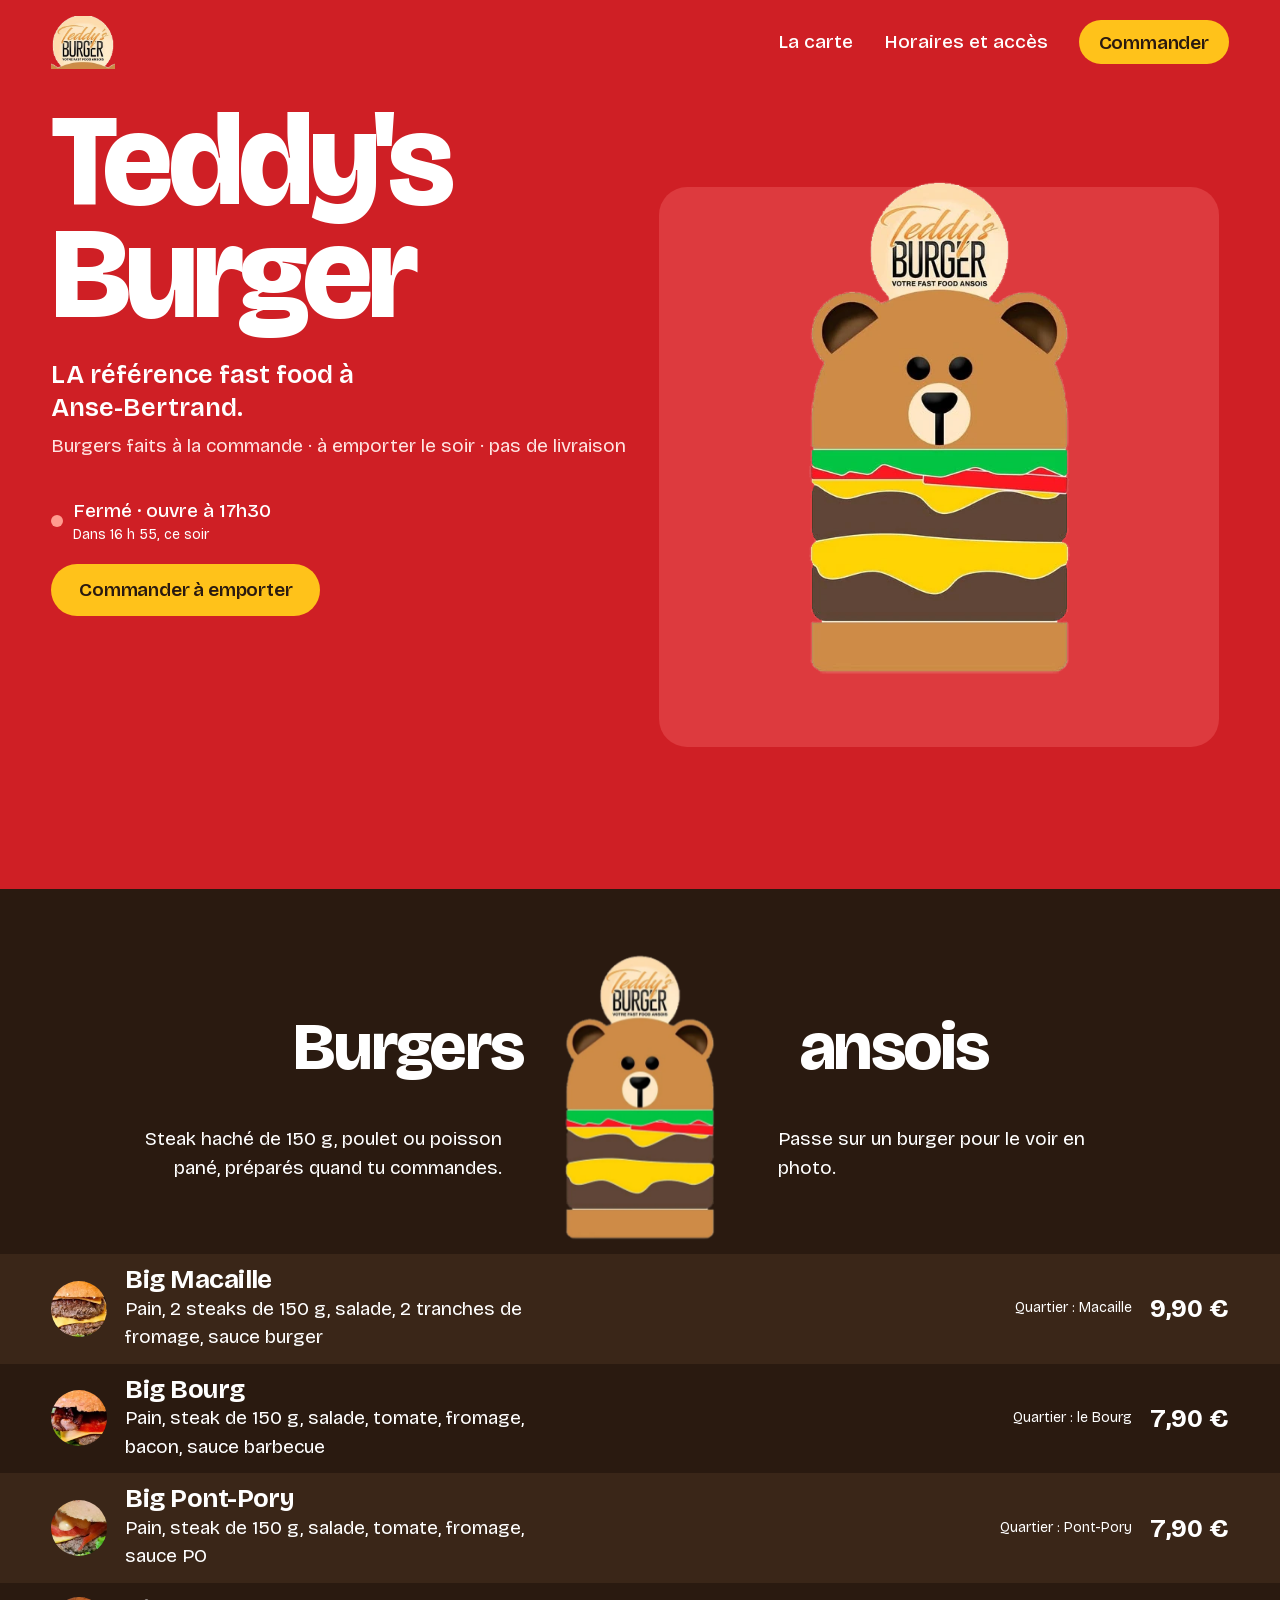
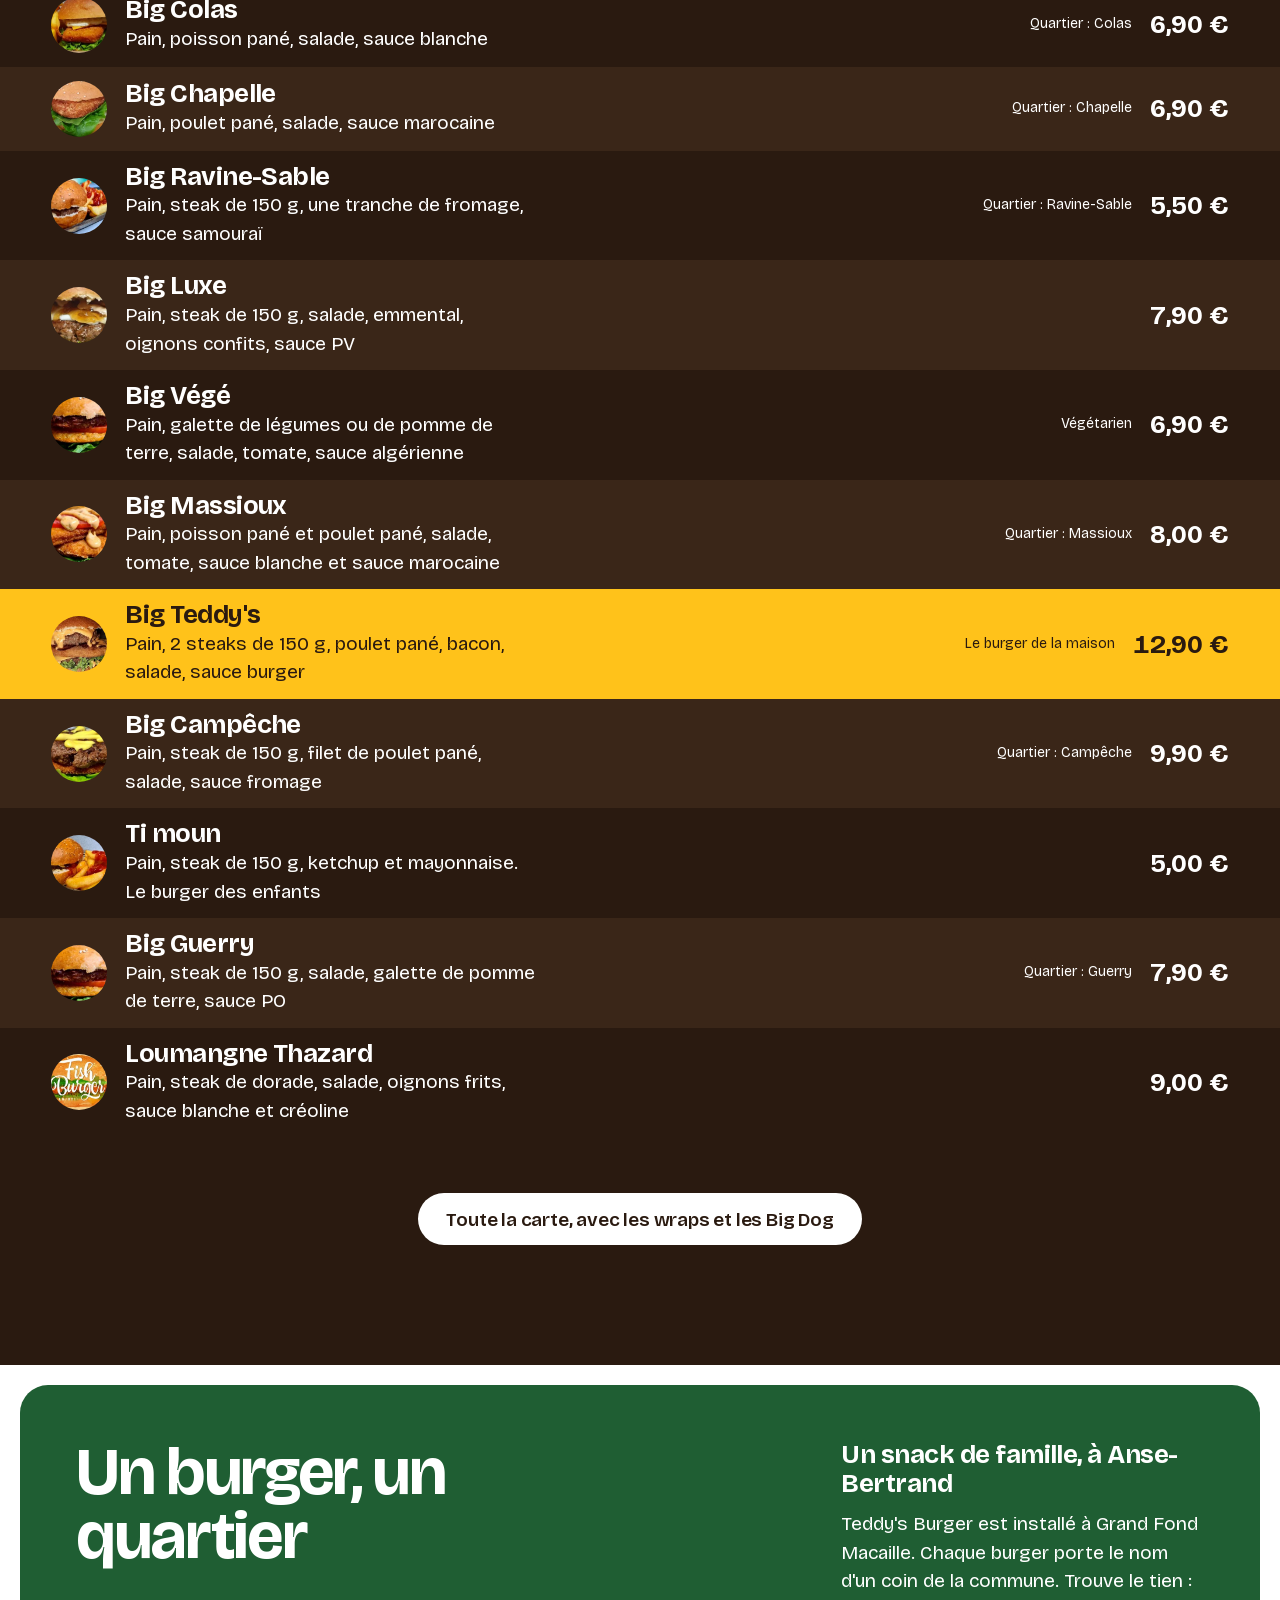
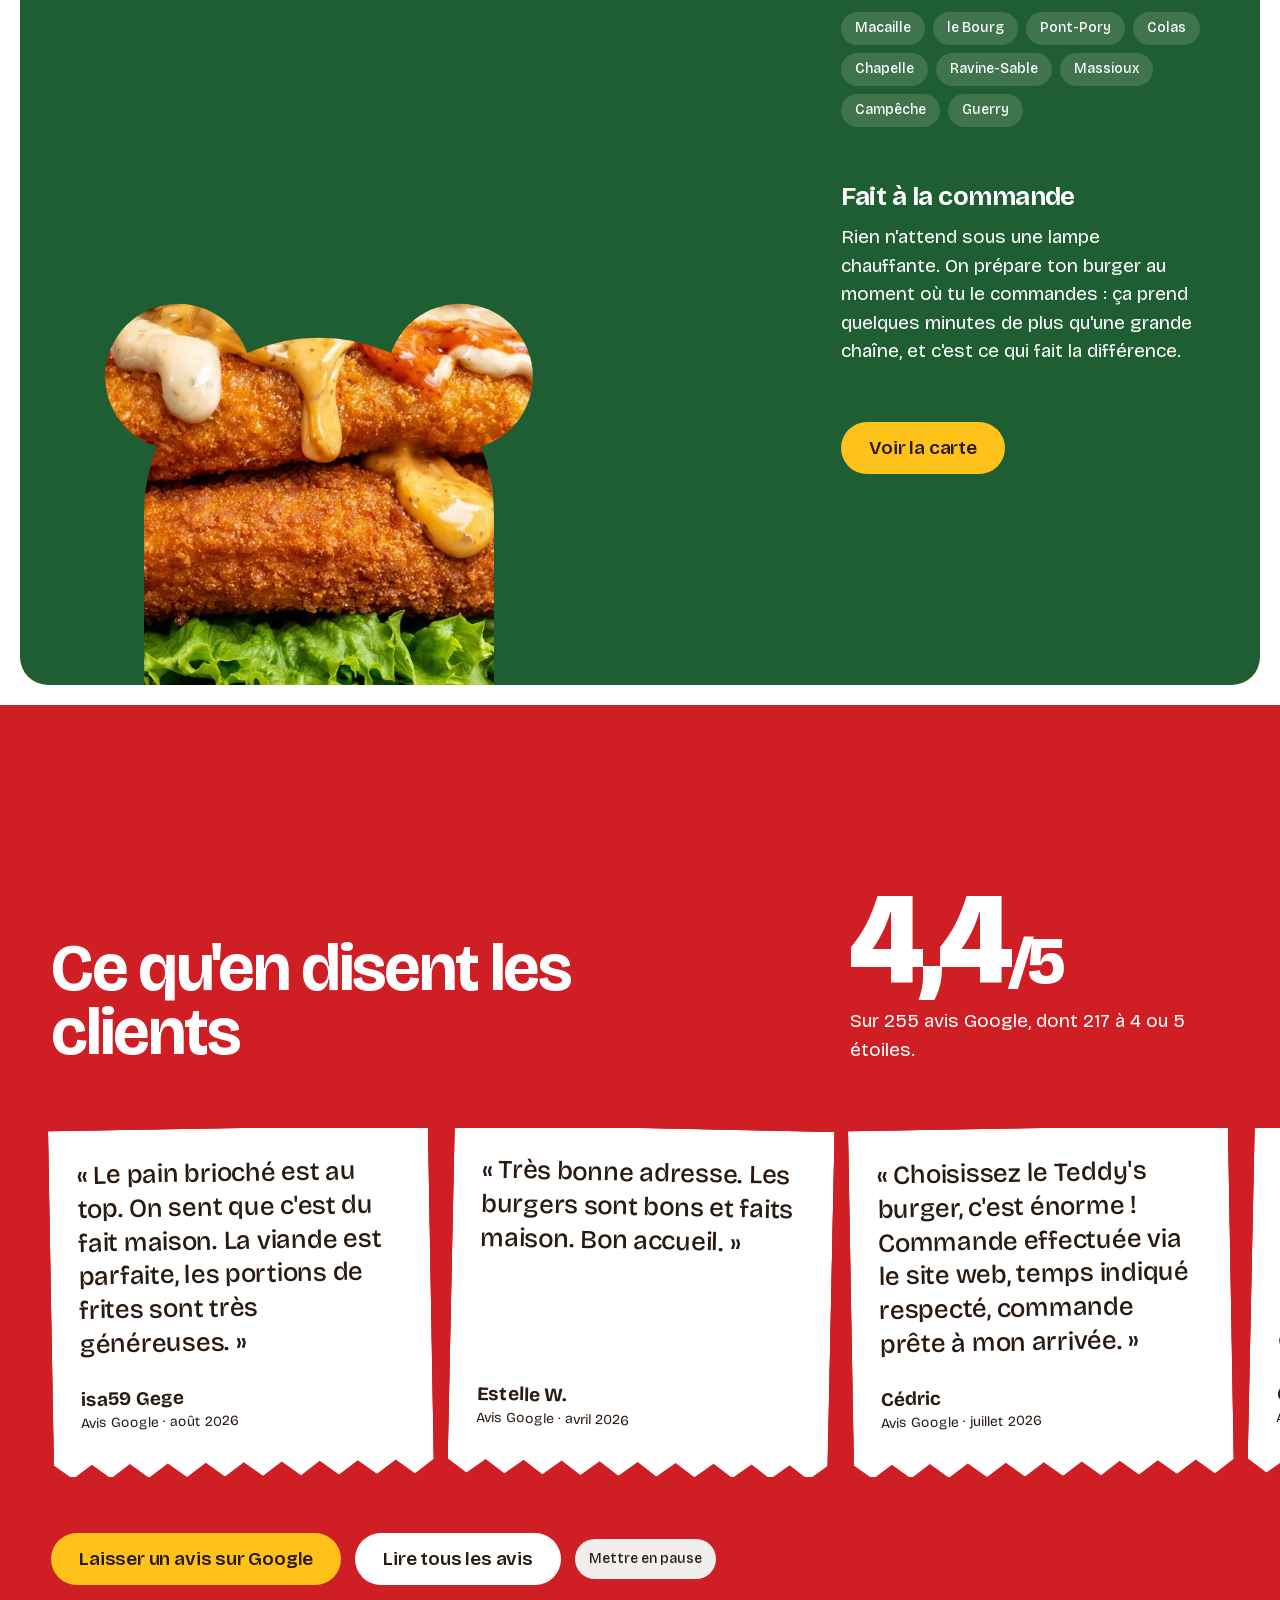
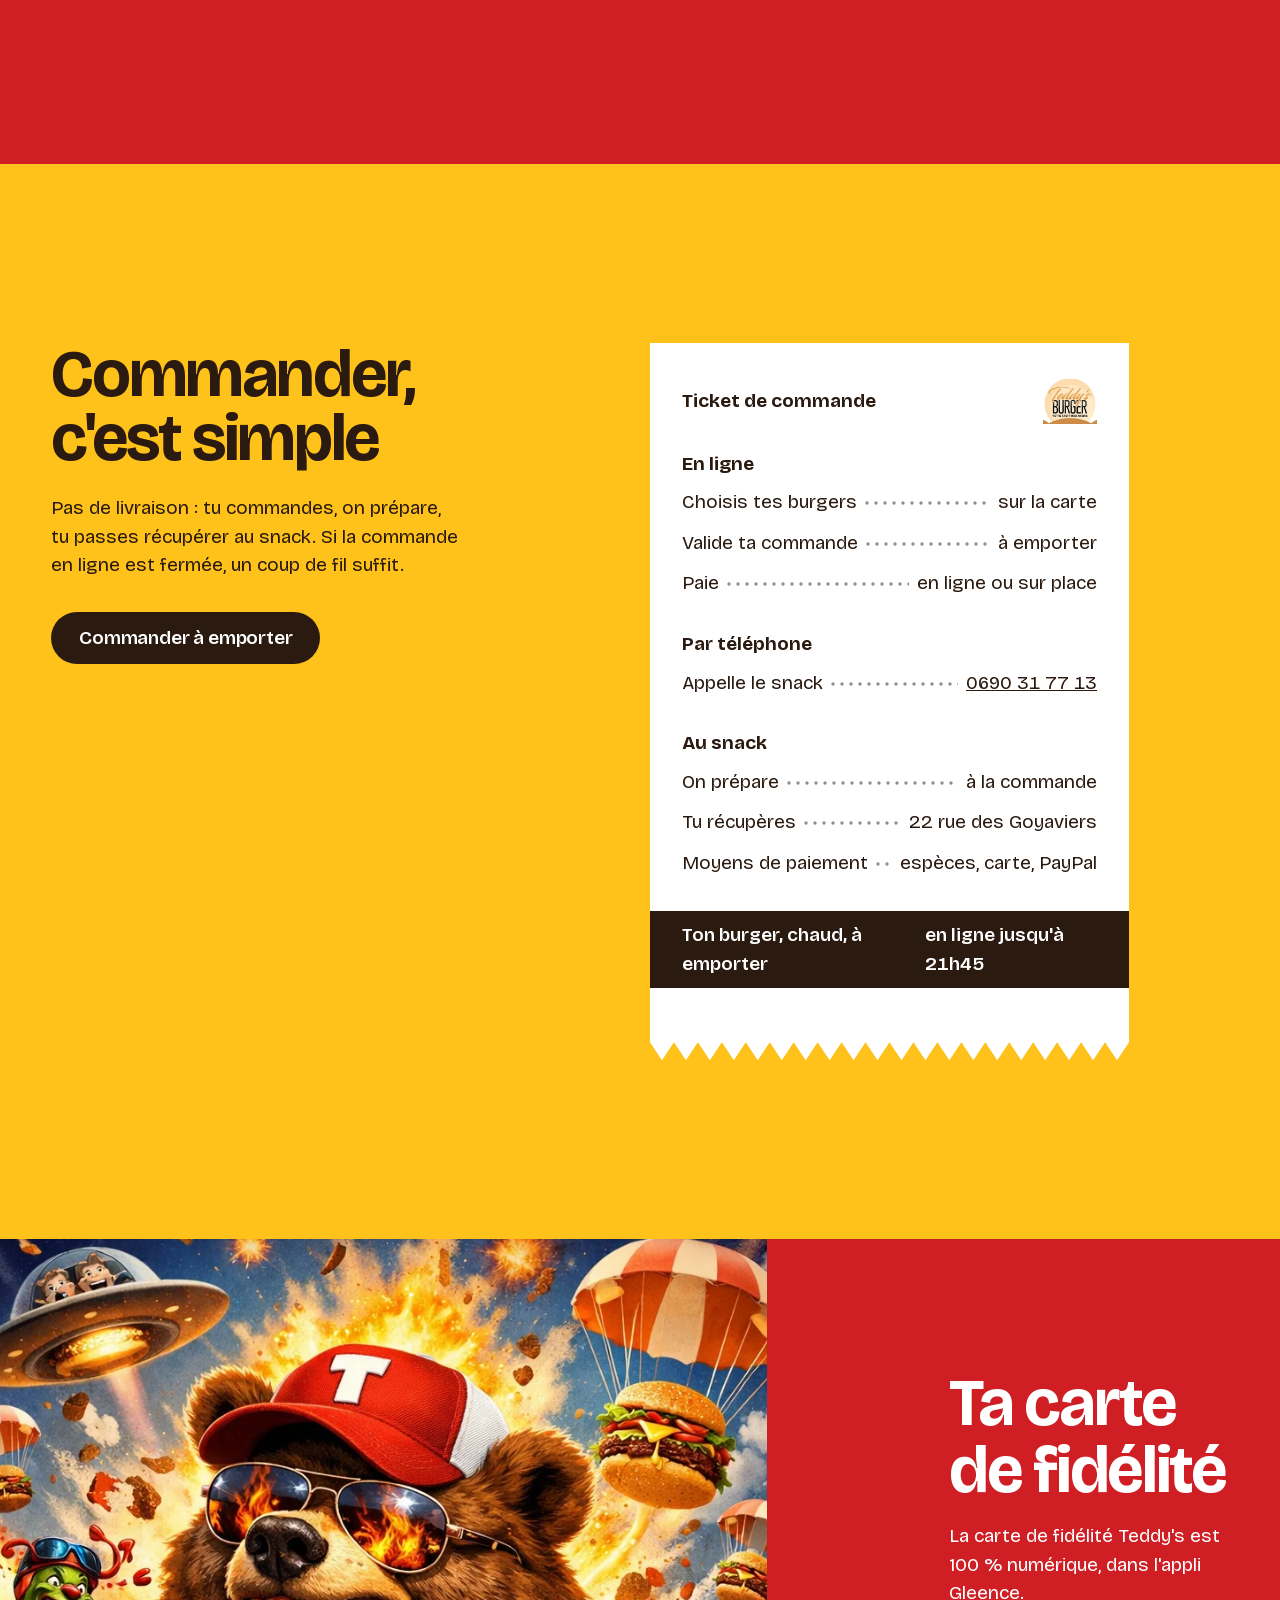
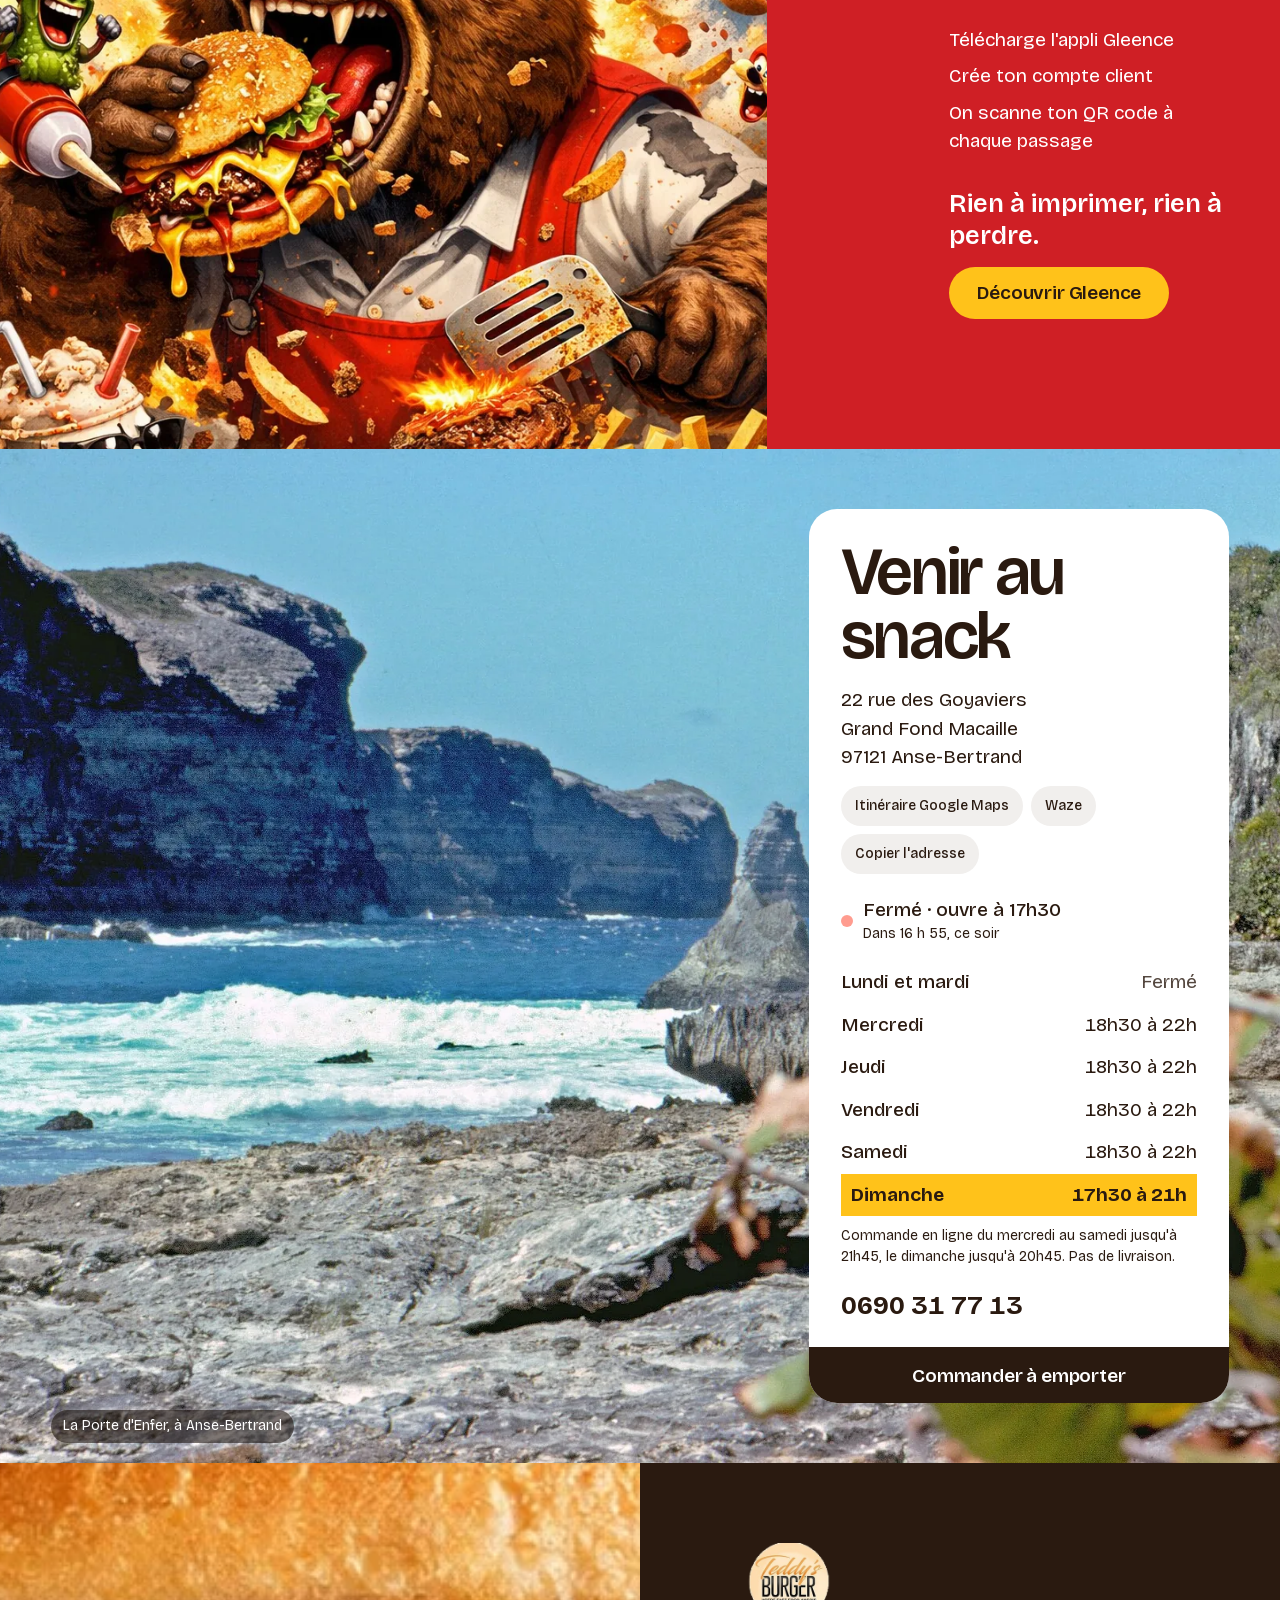
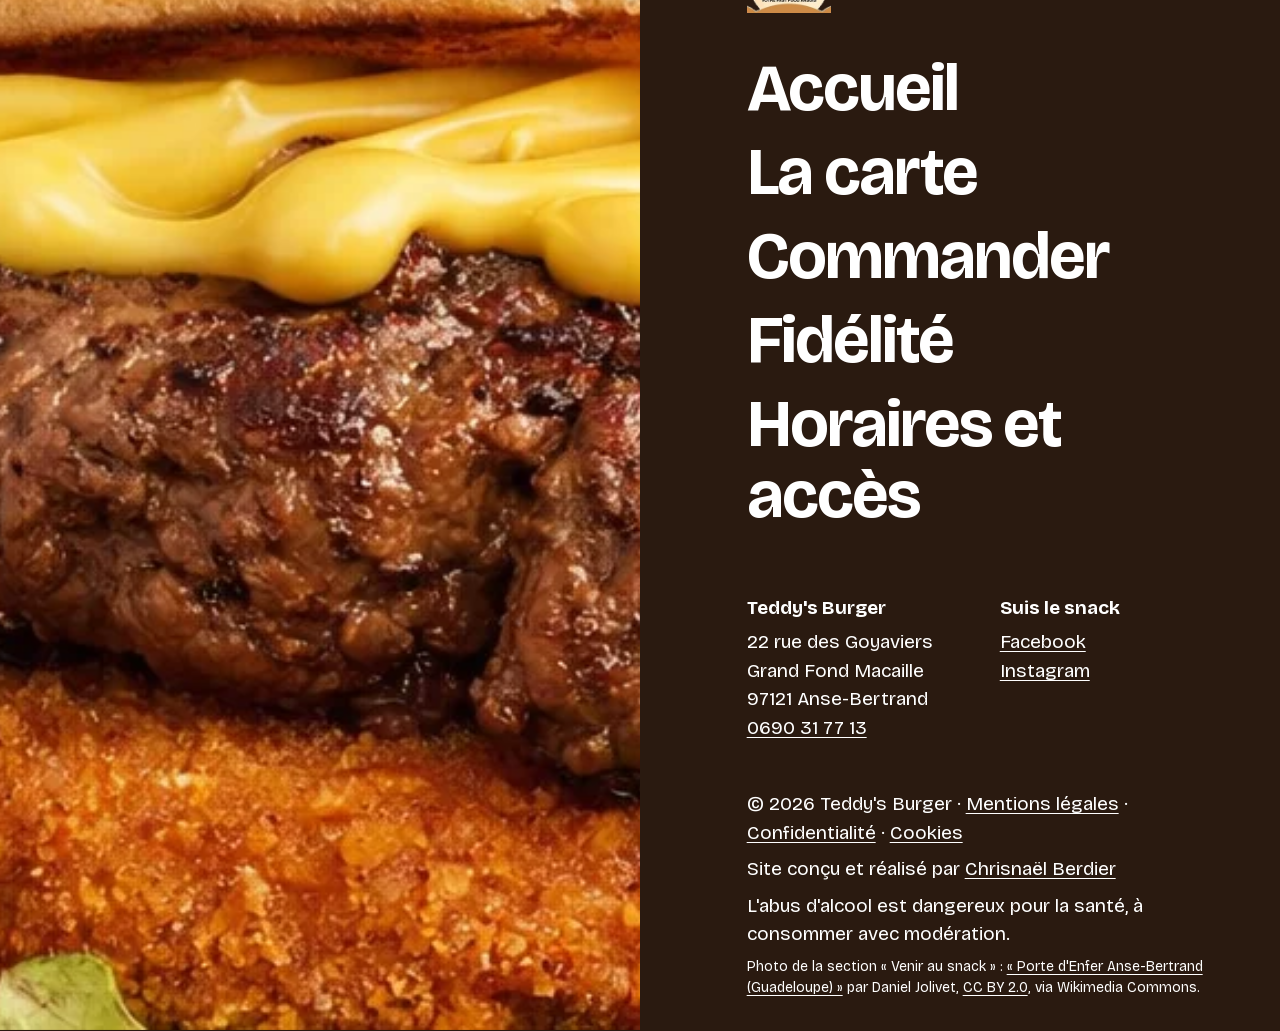
==== index.html @ 7f188892 "Refonte du site Teddy's Burger Co-Authored-By: Claude Opus 5.5 <noreply@anthropic.com>" ====
<!doctype html>
<html lang="fr">
<head>
<meta name="robots" content="noindex">
<meta charset="utf-8">
<meta name="viewport" content="width=device-width, initial-scale=1">
<script>document.documentElement.classList.add("js");</script>
<title>Teddy&#x27;s Burger · Burgers à emporter à Anse-Bertrand, Guadeloupe</title>
<meta name="description" content="Snack familial à Anse-Bertrand : burgers faits à la commande, wraps, Big Dog et wings. Commande en ligne, à emporter du mercredi au dimanche soir.">
<link rel="canonical" href="https://www.teddysburger.com/">
<meta name="theme-color" content="#cf1f25">
<meta property="og:type" content="website">
<meta property="og:locale" content="fr_FR">
<meta property="og:site_name" content="Teddy's Burger">
<meta property="og:title" content="Teddy&#x27;s Burger · Burgers à emporter à Anse-Bertrand, Guadeloupe">
<meta property="og:description" content="Snack familial à Anse-Bertrand : burgers faits à la commande, wraps, Big Dog et wings. Commande en ligne, à emporter du mercredi au dimanche soir.">
<meta property="og:url" content="https://www.teddysburger.com/">
<meta property="og:image" content="https://www.teddysburger.com/assets/og-image.jpg">
<link rel="icon" type="image/png" sizes="32x32" href="assets/favicon-32.png">
<link rel="apple-touch-icon" href="assets/favicon-180.png">
<link rel="preload" href="assets/fonts/bricolage-latin.woff2" as="font" type="font/woff2" crossorigin>
<link rel="preload" href="assets/logo-teddys.webp" as="image">
<link rel="stylesheet" href="css/style.css">
<script src="js/site.js" defer></script>
<script type="application/ld+json">{"@context": "https://schema.org", "@type": "Restaurant", "name": "Teddy's Burger", "url": "https://www.teddysburger.com", "image": "https://www.teddysburger.com/assets/logo-teddys.png", "telephone": "+590690317713", "servesCuisine": ["Burgers", "Fast food"], "priceRange": "€", "hasMenu": "https://www.teddysburger.com/carte.html", "acceptsReservations": false, "address": {"@type": "PostalAddress", "streetAddress": "22 rue des Goyaviers, Grand Fond Macaille", "postalCode": "97121", "addressLocality": "Anse-Bertrand", "addressRegion": "Guadeloupe", "addressCountry": "GP"}, "openingHoursSpecification": [{"@type": "OpeningHoursSpecification", "dayOfWeek": ["Wednesday", "Thursday", "Friday", "Saturday"], "opens": "18:30", "closes": "22:00"}, {"@type": "OpeningHoursSpecification", "dayOfWeek": "Sunday", "opens": "17:30", "closes": "21:00"}], "sameAs": ["https://www.facebook.com/teddysburger97121", "https://www.instagram.com/teddys_burger"]}</script>
</head>
<body>
<div class="loader" id="loader" role="status" aria-label="Chargement">
  <div class="loader__stack" aria-hidden="true">
    <span class="loader__layer" style="top:238px;height:27px;background-position:0 -238px;animation-delay:0ms"></span>
    <span class="loader__layer" style="top:173px;height:65px;background-position:0 -173px;animation-delay:90ms"></span>
    <span class="loader__layer" style="top:150px;height:23px;background-position:0 -150px;animation-delay:180ms"></span>
    <span class="loader__layer" style="top:60px;height:90px;background-position:0 -60px;animation-delay:270ms"></span>
    <span class="loader__layer" style="top:0;height:60px;background-position:0 0;animation-delay:380ms"></span>
    <span class="loader__label">Teddy's Burger</span>
  </div>
</div>
<a class="skip" href="#contenu">Aller au contenu</a>
<header class="site-header">
  <a class="brand" href="index.html" data-logo aria-label="Teddy's Burger, retour à l'accueil">
    <img src="assets/logo-badge.webp" alt="" width="196" height="162">
  </a>
  <nav class="site-nav" aria-label="Navigation principale">
    <a href="carte.html">La carte</a>
    <a href="index.html#infos" class="nav-hide-sm">Horaires et accès</a>
    <a class="btn" href="https://www.foodbooking.com/ordering/restaurant/menu?company_uid=f4e176ff-b0b0-4b32-a2d7-f04510ba4fc4&restaurant_uid=5dd35384-f3b1-45e0-9185-c5fd94e0f00c&facebook=false" target="_blank" rel="noopener">Commander<span class="sr-only"> (nouvel onglet)</span></a>
  </nav>
</header>
<main id="contenu">
<section class="hero" aria-labelledby="titre">
  <div class="hero__copy">
    <h1 class="hero__title" id="titre">Teddy's Burger</h1>
    <div class="hero__tagline">
      <p class="hero__lead">LA référence fast food à <span class="nowrap">Anse-Bertrand</span>.</p>
      <p class="hero__info">Burgers faits à la commande · à emporter le soir · pas de livraison</p>
    </div>
    <div class="hero__actions">
      <p class="status" data-status data-state="closed" aria-live="polite"><span class="status__dot" aria-hidden="true"></span><span><span class="status__text">Ouvert du mercredi au dimanche, le soir</span><span class="status__sub">Pas de livraison, à emporter uniquement</span></span></p>
      <a class="btn" href="https://www.foodbooking.com/ordering/restaurant/menu?company_uid=f4e176ff-b0b0-4b32-a2d7-f04510ba4fc4&restaurant_uid=5dd35384-f3b1-45e0-9185-c5fd94e0f00c&facebook=false" target="_blank" rel="noopener">Commander à emporter<span class="sr-only"> (nouvel onglet)</span></a>
    </div>
  </div>
  <div class="hero__stage">
    <div class="plinth">
      <div class="plinth__item plinth__item--logo is-on"><img src="assets/logo-teddys.webp" alt="Le logo de Teddy's Burger : un ourson posé sur un double cheeseburger" width="348" height="658" fetchpriority="high"></div>
      <div class="plinth__item plinth__item--photo"><img src="assets/burger-massioux.webp" alt="Le Big Massioux : poisson pané, poulet pané, salade et sauces" width="944" height="780"></div>
      <div class="plinth__item plinth__item--photo"><img src="assets/burger-campeche-serre.webp" alt="Le Big Campêche : steak haché, poulet pané, salade et sauce fromage" width="590" height="590"></div>
    </div>
  </div>
</section>

<section class="ride" aria-labelledby="burgers">
  <div class="ride__track">
    <div class="ride__rail" aria-hidden="true">
      <div class="ride__object"><img class="obj-logo" src="assets/logo-teddys.webp" alt="" width="348" height="658"><img class="obj-photo" src="assets/menu/big-teddys.webp" alt="" width="192" height="192"></div>
    </div>
    <h2 class="ride__head" id="burgers"><span>Burgers</span><span class="gap" aria-hidden="true"></span><span>ansois</span></h2>
    <div class="ride__intro">
      <p class="reveal">Steak haché de 150 g, poulet ou poisson pané, préparés quand tu commandes.</p>
      <p class="reveal" style="--d:90ms">Passe sur un burger pour le voir en photo.</p>
    </div>
    <div class="ride__list">
      <ul>
<li class="row" data-photo="assets/menu/big-macaille.webp" data-name="Big Macaille" tabindex="0">
  <img class="row__thumb" src="assets/menu/big-macaille.webp" alt="" width="192" height="192" loading="lazy">
  <span class="row__text"><span class="row__name">Big Macaille</span><span class="row__note">Pain, 2 steaks de 150 g, salade, 2 tranches de fromage, sauce burger</span></span>
  <span class="row__place">Quartier : Macaille</span>
  <span class="row__price">9,90 €</span>
</li>
<li class="row" data-photo="assets/menu/big-bourg.webp" data-name="Big Bourg" tabindex="0">
  <img class="row__thumb" src="assets/menu/big-bourg.webp" alt="" width="192" height="192" loading="lazy">
  <span class="row__text"><span class="row__name">Big Bourg</span><span class="row__note">Pain, steak de 150 g, salade, tomate, fromage, bacon, sauce barbecue</span></span>
  <span class="row__place">Quartier : le Bourg</span>
  <span class="row__price">7,90 €</span>
</li>
<li class="row" data-photo="assets/menu/big-pont-pory.webp" data-name="Big Pont-Pory" tabindex="0">
  <img class="row__thumb" src="assets/menu/big-pont-pory.webp" alt="" width="192" height="192" loading="lazy">
  <span class="row__text"><span class="row__name">Big Pont-Pory</span><span class="row__note">Pain, steak de 150 g, salade, tomate, fromage, sauce PO</span></span>
  <span class="row__place">Quartier : Pont-Pory</span>
  <span class="row__price">7,90 €</span>
</li>
<li class="row" data-photo="assets/menu/big-colas.webp" data-name="Big Colas" tabindex="0">
  <img class="row__thumb" src="assets/menu/big-colas.webp" alt="" width="192" height="192" loading="lazy">
  <span class="row__text"><span class="row__name">Big Colas</span><span class="row__note">Pain, poisson pané, salade, sauce blanche</span></span>
  <span class="row__place">Quartier : Colas</span>
  <span class="row__price">6,90 €</span>
</li>
<li class="row" data-photo="assets/menu/big-chapelle.webp" data-name="Big Chapelle" tabindex="0">
  <img class="row__thumb" src="assets/menu/big-chapelle.webp" alt="" width="192" height="192" loading="lazy">
  <span class="row__text"><span class="row__name">Big Chapelle</span><span class="row__note">Pain, poulet pané, salade, sauce marocaine</span></span>
  <span class="row__place">Quartier : Chapelle</span>
  <span class="row__price">6,90 €</span>
</li>
<li class="row" data-photo="assets/menu/big-ravine-sable.webp" data-name="Big Ravine-Sable" tabindex="0">
  <img class="row__thumb" src="assets/menu/big-ravine-sable.webp" alt="" width="192" height="192" loading="lazy">
  <span class="row__text"><span class="row__name">Big Ravine-Sable</span><span class="row__note">Pain, steak de 150 g, une tranche de fromage, sauce samouraï</span></span>
  <span class="row__place">Quartier : Ravine-Sable</span>
  <span class="row__price">5,50 €</span>
</li>
<li class="row" data-photo="assets/menu/big-luxe.webp" data-name="Big Luxe" tabindex="0">
  <img class="row__thumb" src="assets/menu/big-luxe.webp" alt="" width="192" height="192" loading="lazy">
  <span class="row__text"><span class="row__name">Big Luxe</span><span class="row__note">Pain, steak de 150 g, salade, emmental, oignons confits, sauce PV</span></span>
  <span class="row__place"></span>
  <span class="row__price">7,90 €</span>
</li>
<li class="row" data-photo="assets/menu/big-vege.webp" data-name="Big Végé" tabindex="0">
  <img class="row__thumb" src="assets/menu/big-vege.webp" alt="" width="192" height="192" loading="lazy">
  <span class="row__text"><span class="row__name">Big Végé</span><span class="row__note">Pain, galette de légumes ou de pomme de terre, salade, tomate, sauce algérienne</span></span>
  <span class="row__place">Végétarien</span>
  <span class="row__price">6,90 €</span>
</li>
<li class="row" data-photo="assets/menu/big-massioux.webp" data-name="Big Massioux" tabindex="0">
  <img class="row__thumb" src="assets/menu/big-massioux.webp" alt="" width="192" height="192" loading="lazy">
  <span class="row__text"><span class="row__name">Big Massioux</span><span class="row__note">Pain, poisson pané et poulet pané, salade, tomate, sauce blanche et sauce marocaine</span></span>
  <span class="row__place">Quartier : Massioux</span>
  <span class="row__price">8,00 €</span>
</li>
<li class="row row--house" data-photo="assets/menu/big-teddys.webp" data-name="Big Teddy&#x27;s" tabindex="0">
  <img class="row__thumb" src="assets/menu/big-teddys.webp" alt="" width="192" height="192" loading="lazy">
  <span class="row__text"><span class="row__name">Big Teddy&#x27;s</span><span class="row__note">Pain, 2 steaks de 150 g, poulet pané, bacon, salade, sauce burger</span></span>
  <span class="row__place">Le burger de la maison</span>
  <span class="row__price">12,90 €</span>
</li>
<li class="row" data-photo="assets/menu/big-campeche.webp" data-name="Big Campêche" tabindex="0">
  <img class="row__thumb" src="assets/menu/big-campeche.webp" alt="" width="192" height="192" loading="lazy">
  <span class="row__text"><span class="row__name">Big Campêche</span><span class="row__note">Pain, steak de 150 g, filet de poulet pané, salade, sauce fromage</span></span>
  <span class="row__place">Quartier : Campêche</span>
  <span class="row__price">9,90 €</span>
</li>
<li class="row" data-photo="assets/menu/ti-moun.webp" data-name="Ti moun" tabindex="0">
  <img class="row__thumb" src="assets/menu/ti-moun.webp" alt="" width="192" height="192" loading="lazy">
  <span class="row__text"><span class="row__name">Ti moun</span><span class="row__note">Pain, steak de 150 g, ketchup et mayonnaise. Le burger des enfants</span></span>
  <span class="row__place"></span>
  <span class="row__price">5,00 €</span>
</li>
<li class="row" data-photo="assets/menu/big-guerry.webp" data-name="Big Guerry" tabindex="0">
  <img class="row__thumb" src="assets/menu/big-guerry.webp" alt="" width="192" height="192" loading="lazy">
  <span class="row__text"><span class="row__name">Big Guerry</span><span class="row__note">Pain, steak de 150 g, salade, galette de pomme de terre, sauce PO</span></span>
  <span class="row__place">Quartier : Guerry</span>
  <span class="row__price">7,90 €</span>
</li>
<li class="row" data-photo="assets/menu/loumangne-thazard.webp" data-name="Loumangne Thazard" tabindex="0">
  <img class="row__thumb" src="assets/menu/loumangne-thazard.webp" alt="" width="192" height="192" loading="lazy">
  <span class="row__text"><span class="row__name">Loumangne Thazard</span><span class="row__note">Pain, steak de dorade, salade, oignons frits, sauce blanche et créoline</span></span>
  <span class="row__place"></span>
  <span class="row__price">9,00 €</span>
</li>
      </ul>
    </div>
  </div>
  <div class="ride__more">
    <a class="btn btn--cream" href="carte.html">Toute la carte, avec les wraps et les Big Dog</a>
  </div>
</section>

<section class="quartiers" aria-labelledby="quartiers-titre">
  <div class="panel">
    <div class="panel__left">
      <h2 class="panel__title reveal" id="quartiers-titre">Un burger, un quartier</h2>
      <div class="panel__shape reveal" style="--d:120ms"><img src="assets/burger-massioux.webp" alt="Le Big Massioux en gros plan, découpé en tête d'ours" width="944" height="780" loading="lazy"></div>
    </div>
    <div class="panel__right">
      <div class="panel__block reveal" style="--d:80ms">
        <h3>Un snack de famille, à Anse-Bertrand</h3>
        <p>Teddy's Burger est installé à Grand Fond Macaille. Chaque burger porte le nom d'un coin de la commune. Trouve le tien :</p>
        <ul class="places" aria-label="Les quartiers de la carte"><li>Macaille</li><li>le Bourg</li><li>Pont-Pory</li><li>Colas</li><li>Chapelle</li><li>Ravine-Sable</li><li>Massioux</li><li>Campêche</li><li>Guerry</li></ul>
      </div>
      <div class="panel__block reveal" style="--d:160ms">
        <h3>Fait à la commande</h3>
        <p>Rien n'attend sous une lampe chauffante. On prépare ton burger au moment où tu le commandes : ça prend quelques minutes de plus qu'une grande chaîne, et c'est ce qui fait la différence.</p>
      </div>
      <div class="reveal" style="--d:220ms"><a class="btn" href="carte.html">Voir la carte</a></div>
    </div>
  </div>
</section>

<section class="reviews" id="avis" aria-labelledby="avis-titre">
  <div class="reviews__head">
    <h2 class="reveal" id="avis-titre">Ce qu'en disent les clients</h2>
    <div class="reviews__score reveal" style="--d:80ms">
      <p class="reviews__note"><span class="tabular">4,4</span><span>/5</span></p>
      <p>Sur 255 avis Google, dont 217 à 4 ou 5 étoiles.</p>
    </div>
  </div>
  <div class="marquee" data-marquee>
    <ul class="marquee__track"><li class="review"><blockquote><p>« Le pain brioché est au top. On sent que c&#x27;est du fait maison. La viande est parfaite, les portions de frites sont très généreuses. »</p></blockquote><p class="review__who"><strong>isa59 Gege</strong><span>Avis Google · août 2026</span></p></li><li class="review"><blockquote><p>« Très bonne adresse. Les burgers sont bons et faits maison. Bon accueil. »</p></blockquote><p class="review__who"><strong>Estelle W.</strong><span>Avis Google · avril 2026</span></p></li><li class="review"><blockquote><p>« Choisissez le Teddy&#x27;s burger, c&#x27;est énorme ! Commande effectuée via le site web, temps indiqué respecté, commande prête à mon arrivée. »</p></blockquote><p class="review__who"><strong>Cédric</strong><span>Avis Google · juillet 2026</span></p></li><li class="review"><blockquote><p>« Le pain est moelleux et brioché, la garniture au top, c&#x27;est copieux, bref un sans-faute. Tout le personnel est accueillant et chaleureux. »</p></blockquote><p class="review__who"><strong>Cécilia M.</strong><span>Avis Google · janvier 2022</span></p></li><li class="review"><blockquote><p>« Bons, copieux et d&#x27;un très bon rapport qualité-prix. Commande par téléphone : accueil avec le sourire. »</p></blockquote><p class="review__who"><strong>Claire D.</strong><span>Avis Google · novembre 2024</span></p></li><li class="review"><blockquote><p>« Une adresse qui vaut le détour à Anse-Bertrand. »</p></blockquote><p class="review__who"><strong>isa59 Gege</strong><span>Avis Google · août 2026</span></p></li><li class="review" aria-hidden="true"><blockquote><p>« Le pain brioché est au top. On sent que c&#x27;est du fait maison. La viande est parfaite, les portions de frites sont très généreuses. »</p></blockquote><p class="review__who"><strong>isa59 Gege</strong><span>Avis Google · août 2026</span></p></li><li class="review" aria-hidden="true"><blockquote><p>« Très bonne adresse. Les burgers sont bons et faits maison. Bon accueil. »</p></blockquote><p class="review__who"><strong>Estelle W.</strong><span>Avis Google · avril 2026</span></p></li><li class="review" aria-hidden="true"><blockquote><p>« Choisissez le Teddy&#x27;s burger, c&#x27;est énorme ! Commande effectuée via le site web, temps indiqué respecté, commande prête à mon arrivée. »</p></blockquote><p class="review__who"><strong>Cédric</strong><span>Avis Google · juillet 2026</span></p></li><li class="review" aria-hidden="true"><blockquote><p>« Le pain est moelleux et brioché, la garniture au top, c&#x27;est copieux, bref un sans-faute. Tout le personnel est accueillant et chaleureux. »</p></blockquote><p class="review__who"><strong>Cécilia M.</strong><span>Avis Google · janvier 2022</span></p></li><li class="review" aria-hidden="true"><blockquote><p>« Bons, copieux et d&#x27;un très bon rapport qualité-prix. Commande par téléphone : accueil avec le sourire. »</p></blockquote><p class="review__who"><strong>Claire D.</strong><span>Avis Google · novembre 2024</span></p></li><li class="review" aria-hidden="true"><blockquote><p>« Une adresse qui vaut le détour à Anse-Bertrand. »</p></blockquote><p class="review__who"><strong>isa59 Gege</strong><span>Avis Google · août 2026</span></p></li></ul>
  </div>
  <div class="reviews__actions">
    <a class="btn" href="https://search.google.com/local/writereview?placeid=ChIJTRhRaHIwE4wRmwLr2E7x73U" target="_blank" rel="noopener">Laisser un avis sur Google<span class="sr-only"> (nouvel onglet)</span></a>
    <a class="btn btn--cream" href="https://www.google.com/maps/place/?q=place_id:ChIJTRhRaHIwE4wRmwLr2E7x73U" target="_blank" rel="noopener">Lire tous les avis<span class="sr-only"> (nouvel onglet)</span></a>
    <button class="chip marquee__toggle" type="button" data-marquee-toggle aria-pressed="false">Mettre en pause</button>
  </div>
</section>

<section class="order" id="commander" aria-labelledby="commander-titre">
  <div class="order__grid">
    <div class="order__intro">
      <h2 class="reveal" id="commander-titre">Commander, c'est simple</h2>
      <p class="reveal" style="--d:80ms">Pas de livraison : tu commandes, on prépare, tu passes récupérer au snack. Si la commande en ligne est fermée, un coup de fil suffit.</p>
      <div class="reveal" style="--d:140ms"><a class="btn btn--ink" href="https://www.foodbooking.com/ordering/restaurant/menu?company_uid=f4e176ff-b0b0-4b32-a2d7-f04510ba4fc4&restaurant_uid=5dd35384-f3b1-45e0-9185-c5fd94e0f00c&facebook=false" target="_blank" rel="noopener">Commander à emporter<span class="sr-only"> (nouvel onglet)</span></a></div>
    </div>
    <div class="slip reveal" style="--d:120ms" role="group" aria-label="Le ticket de commande">
      <div class="slip__top"><span>Ticket de commande</span><img src="assets/logo-badge.webp" alt="" width="196" height="162" loading="lazy"></div>
      <h3>En ligne</h3>
      <div class="slip__row"><span>Choisis tes burgers</span><span class="dots" aria-hidden="true"></span><span>sur la carte</span></div>
      <div class="slip__row"><span>Valide ta commande</span><span class="dots" aria-hidden="true"></span><span>à emporter</span></div>
      <div class="slip__row"><span>Paie</span><span class="dots" aria-hidden="true"></span><span>en ligne ou sur place</span></div>
      <h3>Par téléphone</h3>
      <div class="slip__row"><span>Appelle le snack</span><span class="dots" aria-hidden="true"></span><a href="tel:+590690317713">0690 31 77 13</a></div>
      <h3>Au snack</h3>
      <div class="slip__row"><span>On prépare</span><span class="dots" aria-hidden="true"></span><span>à la commande</span></div>
      <div class="slip__row"><span>Tu récupères</span><span class="dots" aria-hidden="true"></span><span>22 rue des Goyaviers</span></div>
      <div class="slip__row"><span>Moyens de paiement</span><span class="dots" aria-hidden="true"></span><span>espèces, carte, PayPal</span></div>
      <div class="slip__total"><span>Ton burger, chaud, à emporter</span><span>en ligne jusqu'à 21h45</span></div>
    </div>
  </div>
</section>

<section class="loyalty" id="fidelite" aria-labelledby="fidelite-titre">
  <div class="loyalty__media"><img src="assets/ours-teddy.webp" alt="Teddy, l'ours de la marque, croque un burger au milieu des frites et des milkshakes" width="1024" height="1080" loading="lazy"></div>
  <div class="loyalty__text">
    <h2 class="reveal" id="fidelite-titre">Ta carte de fidélité</h2>
    <p class="reveal" style="--d:80ms">La carte de fidélité Teddy's est 100&nbsp;% numérique, dans l'appli Gleence.</p>
    <ol class="loyalty__steps reveal" style="--d:140ms">
      <li>Télécharge l'appli Gleence</li>
      <li>Crée ton compte client</li>
      <li>On scanne ton QR code à chaque passage</li>
    </ol>
    <p class="loyalty__fact reveal" style="--d:180ms">Rien à imprimer, rien à perdre.</p>
    <div class="reveal" style="--d:220ms"><a class="btn" href="https://gleence.com/en/gleence.html" target="_blank" rel="noopener">Découvrir Gleence<span class="sr-only"> (nouvel onglet)</span></a></div>
  </div>
</section>

<section class="visit" id="infos" aria-labelledby="infos-titre">
  <div class="visit__photo">
    <img src="assets/porte-d-enfer.webp" alt="Les falaises de la Porte d'Enfer, au nord d'Anse-Bertrand" width="1920" height="1280" loading="lazy">
    <p class="visit__caption">La Porte d'Enfer, à Anse-Bertrand</p>
  </div>
  <div class="visit__card">
    <h2 id="infos-titre">Venir au snack</h2>
    <address class="visit__addr">22 rue des Goyaviers<br>Grand Fond Macaille<br>97121 Anse-Bertrand</address>
    <div class="visit__tools">
      <a class="chip" href="https://www.google.com/maps/dir/?api=1&destination=Teddy%27s%20Burger%20Anse-Bertrand&destination_place_id=ChIJTRhRaHIwE4wRmwLr2E7x73U" target="_blank" rel="noopener">Itinéraire Google Maps<span class="sr-only"> (nouvel onglet)</span></a>
      <a class="chip" href="https://waze.com/ul?ll=16.467261,-61.503232&navigate=yes" target="_blank" rel="noopener">Waze<span class="sr-only"> (nouvel onglet)</span></a>
      <button class="chip" type="button" data-copy="22 rue des Goyaviers, Grand Fond Macaille, 97121 Anse-Bertrand, Guadeloupe">Copier l'adresse</button>
    </div>
    <div class="visit__status"><p class="status" data-status data-state="closed" aria-live="polite"><span class="status__dot" aria-hidden="true"></span><span><span class="status__text">Ouvert du mercredi au dimanche, le soir</span><span class="status__sub">Pas de livraison, à emporter uniquement</span></span></p></div>
    <table class="hours"><caption class="sr-only">Horaires d'ouverture</caption><tbody>
<tr data-days="1,2" class="is-closed"><th scope="row">Lundi et mardi<span class="today-tag sr-only" hidden> (aujourd&#39;hui)</span></th><td>Fermé</td></tr>
<tr data-days="3"><th scope="row">Mercredi<span class="today-tag sr-only" hidden> (aujourd&#39;hui)</span></th><td>18h30 à 22h</td></tr>
<tr data-days="4"><th scope="row">Jeudi<span class="today-tag sr-only" hidden> (aujourd&#39;hui)</span></th><td>18h30 à 22h</td></tr>
<tr data-days="5"><th scope="row">Vendredi<span class="today-tag sr-only" hidden> (aujourd&#39;hui)</span></th><td>18h30 à 22h</td></tr>
<tr data-days="6"><th scope="row">Samedi<span class="today-tag sr-only" hidden> (aujourd&#39;hui)</span></th><td>18h30 à 22h</td></tr>
<tr data-days="0"><th scope="row">Dimanche<span class="today-tag sr-only" hidden> (aujourd&#39;hui)</span></th><td>17h30 à 21h</td></tr>
</tbody></table>
    <p class="visit__note">Commande en ligne du mercredi au samedi jusqu'à 21h45, le dimanche jusqu'à 20h45. Pas de livraison.</p>
    <a class="visit__phone" href="tel:+590690317713">0690 31 77 13</a>
    <a class="btn btn--ink" href="https://www.foodbooking.com/ordering/restaurant/menu?company_uid=f4e176ff-b0b0-4b32-a2d7-f04510ba4fc4&restaurant_uid=5dd35384-f3b1-45e0-9185-c5fd94e0f00c&facebook=false" target="_blank" rel="noopener">Commander à emporter<span class="sr-only"> (nouvel onglet)</span></a>
  </div>
</section>

</main>
<footer class="site-footer">
  <div class="site-footer__photo">
    <img src="assets/burger-campeche-serre.webp" alt="Le Big Campêche en gros plan : steak haché, poulet pané et sauce fromage" width="590" height="590" loading="lazy">
  </div>
  <div class="site-footer__body">
    <a class="site-footer__brand" href="index.html" data-logo aria-label="Teddy's Burger, retour à l'accueil"><img src="assets/logo-badge.webp" alt="" width="196" height="162" loading="lazy"></a>
    <nav class="foot-menu" aria-label="Pied de page">
      <a href="index.html" data-logo>Accueil</a>
      <a href="carte.html">La carte</a>
      <a href="https://www.foodbooking.com/ordering/restaurant/menu?company_uid=f4e176ff-b0b0-4b32-a2d7-f04510ba4fc4&restaurant_uid=5dd35384-f3b1-45e0-9185-c5fd94e0f00c&facebook=false" target="_blank" rel="noopener">Commander<span class="sr-only"> (nouvel onglet)</span></a>
      <a href="index.html#fidelite">Fidélité</a>
      <a href="index.html#infos">Horaires et accès</a>
    </nav>
    <div class="foot-info">
      <div>
        <strong>Teddy's Burger</strong>
        22 rue des Goyaviers<br>Grand Fond Macaille<br>97121 Anse-Bertrand<br>
        <a href="tel:+590690317713">0690 31 77 13</a>
      </div>
      <div>
        <strong>Suis le snack</strong>
        <a href="https://www.facebook.com/teddysburger97121" target="_blank" rel="noopener">Facebook<span class="sr-only"> (nouvel onglet)</span></a><br>
        <a href="https://www.instagram.com/teddys_burger" target="_blank" rel="noopener">Instagram<span class="sr-only"> (nouvel onglet)</span></a>
      </div>
    </div>
    <div class="foot-legal">
      <p>© <span data-year>2026</span> Teddy's Burger · <a href="mentions-legales.html">Mentions légales</a> · <a href="confidentialite.html">Confidentialité</a> · <a href="confidentialite.html#cookies">Cookies</a></p>
      <p>Site conçu et réalisé par <a href="https://chrisnaelberdier.com" target="_blank" rel="noopener">Chrisnaël Berdier<span class="sr-only"> (nouvel onglet)</span></a></p>
      <p>L'abus d'alcool est dangereux pour la santé, à consommer avec modération.</p>
      <p class="credits">Photo de la section « Venir au snack » : <a href="https://commons.wikimedia.org/w/index.php?curid=102979565">« Porte d'Enfer Anse-Bertrand (Guadeloupe) »</a> par Daniel Jolivet, <a href="https://creativecommons.org/licenses/by/2.0/">CC BY 2.0</a>, via Wikimedia Commons.</p>
    </div>
  </div>
</footer>
<div class="mbar" role="region" aria-label="Commander">
  <p class="mbar__status" data-status data-state="closed"><span class="status__dot" aria-hidden="true"></span><span class="status__text">Mer. au dim., le soir</span></p>
  <a class="mbar__call" href="tel:+590690317713" aria-label="Appeler le snack au 0690 31 77 13"><svg viewBox="0 0 24 24" aria-hidden="true"><path fill="currentColor" d="M6.6 10.8a15.1 15.1 0 0 0 6.6 6.6l2.2-2.2a1 1 0 0 1 1-.25 11.4 11.4 0 0 0 3.6.57 1 1 0 0 1 1 1V20a1 1 0 0 1-1 1A17 17 0 0 1 3 4a1 1 0 0 1 1-1h3.5a1 1 0 0 1 1 1c0 1.25.2 2.45.57 3.57a1 1 0 0 1-.25 1z"/></svg></a>
  <a class="btn mbar__order" href="https://www.foodbooking.com/ordering/restaurant/menu?company_uid=f4e176ff-b0b0-4b32-a2d7-f04510ba4fc4&restaurant_uid=5dd35384-f3b1-45e0-9185-c5fd94e0f00c&facebook=false" target="_blank" rel="noopener">Commander<span class="sr-only"> (nouvel onglet)</span></a>
</div>
</body>
</html>
---- css/style.css ----
/* Teddy's Burger · feuille de styles principale */

@font-face {
  font-family: "Bricolage Grotesque";
  src: url("../assets/fonts/bricolage-latin.woff2") format("woff2");
  font-weight: 400 800;
  font-display: swap;
  unicode-range: U+0000-00FF, U+0131, U+0152-0153, U+02BB-02BC, U+02C6, U+02DA, U+02DC, U+0304, U+0308, U+0329, U+2000-206F, U+20AC, U+2122, U+2191, U+2193, U+2212, U+2215, U+FEFF, U+FFFD;
}
@font-face {
  font-family: "Bricolage Grotesque";
  src: url("../assets/fonts/bricolage-latin-ext.woff2") format("woff2");
  font-weight: 400 800;
  font-display: swap;
  unicode-range: U+0100-02BA, U+02BD-02C5, U+02C7-02CC, U+02CE-02D7, U+02DD-02FF, U+0304, U+0308, U+0329, U+1D00-1DBF, U+1E00-1E9F, U+1EF2-1EFF, U+2020, U+20A0-20AB, U+20AD-20C0, U+2113, U+2C60-2C7F, U+A720-A7FF;
}

:root {
  --red: #cf1f25;
  --red-2: #dd3a3e;
  --brown: #2a1a10;
  --brown-2: #3a2618;
  --cream: #ffffff;
  --cream-2: #f1efed;
  --yellow: #ffc21a;
  --green: #1f5e33;

  --font: "Bricolage Grotesque", ui-sans-serif, system-ui, -apple-system, "Segoe UI", sans-serif;
  --step-small: clamp(0.8125rem, 0.79rem + 0.1vw, 0.875rem);
  --step-body: clamp(1.0625rem, 1rem + 0.25vw, 1.1875rem);
  --step-lead: clamp(1.25rem, 1.1rem + 0.7vw, 1.625rem);
  --step-head: clamp(2.25rem, 1.3rem + 3.6vw, 4.5rem);
  --step-giant: clamp(3.75rem, 1.5rem + 8.4vw, 9.5rem);

  --m: clamp(16px, 4vw, 56px);
  --gap: clamp(120px, 14vw, 200px);
  --radius: 28px;
  --ease: cubic-bezier(0.22, 1, 0.36, 1);
}

*, *::before, *::after { box-sizing: border-box; }
html { -webkit-text-size-adjust: 100%; scroll-behavior: smooth; }
body {
  margin: 0;
  font-family: var(--font);
  font-size: var(--step-body);
  line-height: 1.5;
  color: var(--brown);
  background: var(--cream);
  font-optical-sizing: auto;
  -webkit-font-smoothing: antialiased;
}
img { max-width: 100%; height: auto; display: block; }
a { color: inherit; }
h1, h2, h3 { margin: 0; font-weight: 700; letter-spacing: -0.035em; line-height: 0.95; }
p { margin: 0; }
ul, ol { margin: 0; padding: 0; list-style: none; }
:focus-visible { outline: 3px solid var(--yellow); outline-offset: 3px; border-radius: 6px; }
::selection { background: var(--yellow); color: var(--brown); }
.sr-only { position: absolute; width: 1px; height: 1px; padding: 0; margin: -1px; overflow: hidden; clip: rect(0 0 0 0); white-space: nowrap; border: 0; }
.tabular { font-variant-numeric: tabular-nums; }
.nowrap { white-space: nowrap; }

/* Skip link */
.skip { position: absolute; left: var(--m); top: -60px; z-index: 300; background: var(--yellow); color: var(--brown); padding: 10px 18px; border-radius: 999px; font-weight: 600; text-decoration: none; transition: top .2s; }
.skip:focus { top: 12px; }

/* ---------- Bouton ---------- */
.btn {
  display: inline-flex; align-items: center; justify-content: center; gap: 10px;
  min-height: 52px; padding: 0 28px;
  border: 0; border-radius: 999px;
  background: var(--yellow); color: var(--brown);
  font: 600 var(--step-body)/1 var(--font); letter-spacing: -0.01em;
  text-decoration: none; cursor: pointer;
  transition: transform .25s var(--ease), background-color .2s;
}
.btn:hover { transform: translateY(-2px); background: #ffd34d; }
.btn:active { transform: translateY(1px) scale(.98); }
.btn--ink { background: var(--brown); color: var(--cream); }
.btn--ink:hover { background: #45301f; }
.btn--cream { background: var(--cream); color: var(--brown); }
.btn--cream:hover { background: #f1efed; }
.link-arrow { font-weight: 600; text-decoration: none; display: inline-flex; gap: 8px; align-items: baseline; }
.link-arrow span { transition: transform .25s var(--ease); display: inline-block; }
.link-arrow:hover span { transform: translateX(6px); }

/* ---------- En-tête ---------- */
.site-header {
  position: relative; z-index: 50;
  display: flex; align-items: center; justify-content: space-between; gap: 20px;
  padding: 16px var(--m);
  background: var(--red); color: var(--cream);
}
.brand { display: inline-flex; align-items: center; gap: 12px; text-decoration: none; font-weight: 700; letter-spacing: -0.02em; }
.brand img { width: 64px; height: auto; transition: transform .35s var(--ease); }
.brand:hover img { transform: rotate(-6deg) scale(1.06); }
.site-nav { display: flex; align-items: center; gap: clamp(14px, 2.4vw, 32px); }
.site-nav a:not(.btn) { text-decoration: none; font-weight: 500; position: relative; padding: 6px 0; }
.site-nav a:not(.btn)::after { content: ""; position: absolute; left: 0; right: 0; bottom: 0; height: 2px; background: currentColor; transform: scaleX(0); transform-origin: left; transition: transform .3s var(--ease); }
.site-nav a:not(.btn):hover::after, .site-nav a[aria-current="page"]::after { transform: scaleX(1); }
.site-nav .btn { min-height: 44px; padding: 0 20px; }
@media (max-width: 640px) {
  .site-nav .nav-hide-sm { display: none; }
  .brand img { width: 52px; }
}

/* ---------- Statut en direct ---------- */
.status {
  display: inline-flex; align-items: center; gap: 10px;
  font-weight: 500; font-size: var(--step-body);
}
.status__dot { width: 12px; height: 12px; border-radius: 50%; background: var(--cream-2); flex: none; }
.status[data-state="open"] .status__dot { background: #5ee38a; animation: pulse 2.2s ease-in-out infinite; }
.status[data-state="soon"] .status__dot { background: var(--yellow); }
.status[data-state="closed"] .status__dot { background: #ff9c8f; }
.status__sub { display: block; font-size: var(--step-small); font-weight: 400; }
@keyframes pulse { 0%, 100% { transform: scale(1); } 50% { transform: scale(1.35); } }

/* ---------- Hero accueil : l'objet sur son socle ---------- */
.hero {
  position: relative; overflow: hidden;
  background: var(--red); color: var(--cream);
  min-height: calc(100svh - 96px);
  padding: 8px var(--m) 48px;
  display: grid;
  grid-template-columns: repeat(12, minmax(0, 1fr));
  column-gap: 20px;
  align-items: center;
}
.hero__copy { grid-column: 1 / 7; display: flex; flex-direction: column; gap: 28px; align-self: start; padding-top: 12px; }
.hero__title { font-size: var(--step-giant); font-weight: 800; line-height: .86; letter-spacing: -0.045em; }
.hero__tagline { display: flex; flex-direction: column; gap: 8px; }
.hero__lead { max-width: 24ch; font-size: var(--step-lead); font-weight: 600; line-height: 1.25; }
.hero__info { font-size: var(--step-body); color: #ffe4e1; }
.hero__actions { display: flex; flex-direction: column; align-items: flex-start; gap: 18px; margin-top: 8px; }
.hero__stage { grid-column: 7 / 13; display: grid; place-items: center; }
.plinth {
  position: relative;
  width: min(560px, 100%, 68svh); aspect-ratio: 1;
  border-radius: var(--radius);
  background: var(--red-2);
}
.plinth__item {
  position: absolute; inset: 0;
  display: flex; align-items: center; justify-content: center;
  opacity: 0; transition: opacity 1.6s ease;
}
.plinth__item.is-on { opacity: 1; }
.plinth__item--logo img { height: 88%; width: auto; max-width: none; transform: translateY(-8%); }
.plinth__item--photo { border-radius: var(--radius); overflow: hidden; }
.plinth__item--photo img { width: 100%; height: 100%; object-fit: cover; }

@media (max-width: 860px) {
  .hero { min-height: auto; display: flex; flex-direction: column; align-items: stretch; gap: 32px; padding-bottom: 40px; }
  .hero__copy { gap: 18px; padding-top: 4px; }
  .hero__actions { align-items: stretch; }
  .hero__actions .btn { width: 100%; }
  .plinth { width: min(82vw, 420px); margin: 0 auto; }
}

/* ---------- Les burgers ansois : l'objet descend la liste ---------- */
.ride {
  position: relative;
  background: var(--brown); color: var(--cream);
  padding: clamp(80px, 10vw, 140px) 0 120px;
}
.ride__head {
  display: flex; align-items: center; justify-content: center; gap: clamp(16px, 3vw, 48px);
  padding: 0 var(--m); margin-bottom: 48px;
  font-size: var(--step-head); font-weight: 800; letter-spacing: -0.04em; line-height: .9;
}
.ride__head .gap { width: 200px; flex: none; }
.ride__track { position: relative; }
.ride__intro { display: grid; grid-template-columns: minmax(0, 1fr) 200px minmax(0, 1fr); column-gap: clamp(16px, 3vw, 48px); padding: 0 var(--m); margin: 0 0 72px; }
.ride__intro p:first-child { text-align: right; justify-self: end; max-width: 30ch; }
.ride__intro p:last-child { grid-column: 3; max-width: 30ch; }
.ride__rail { position: absolute; inset: 0; pointer-events: none; display: flex; justify-content: center; }
.ride__object {
  position: sticky; top: calc(50svh - 150px);
  width: 150px; height: 300px;
  margin-top: -70px;
  display: grid; place-items: center;
}
.ride__object img { position: absolute; transition: opacity .45s ease, transform .45s var(--ease); }
.ride__object .obj-logo { width: 100%; height: auto; }
.ride__object .obj-photo { width: 190px; height: 190px; max-width: none; border-radius: 50%; object-fit: cover; opacity: 0; transform: scale(.8); }
.ride__object.is-photo .obj-logo { opacity: 0; transform: scale(.85); }
.ride__object.is-photo .obj-photo { opacity: 1; transform: scale(1); }

.row {
  display: grid; grid-template-columns: 56px minmax(0, 1fr) 140px minmax(0, 1fr) auto;
  align-items: center; column-gap: 18px;
  min-height: 84px; padding: 12px var(--m);
  text-decoration: none;
}
.ride__list li.row:nth-child(odd) { background: var(--brown-2); }
.row__thumb { width: 56px; height: 56px; border-radius: 50%; object-fit: cover; }
.row__text { grid-column: 2; }
.row__name { display: block; font-size: var(--step-lead); font-weight: 700; letter-spacing: -0.02em; line-height: 1.1; }
.row__note { display: block; font-size: var(--step-body); }
.row__place { grid-column: 4; justify-self: end; text-align: right; font-size: var(--step-small); }
.row__price { grid-column: 5; font-size: var(--step-lead); font-weight: 700; font-variant-numeric: tabular-nums; min-width: 4.5ch; text-align: right; }
.row--house { background: var(--yellow) !important; color: var(--brown); }
.ride__list .row { transition: background-color .25s; cursor: default; }
.ride__list .row:hover:not(.row--house), .ride__list .row:focus-within:not(.row--house) { background: #4d3322; }
.ride__more { display: flex; justify-content: center; margin-top: 56px; padding: 0 var(--m); }

@media (max-width: 860px) {
  .ride__rail { display: none; }
  .ride__head { gap: 14px; }
  .ride__head .gap { width: 22vw; height: 40vw; background: url("../assets/logo-teddys.webp") center / contain no-repeat; }
  .ride__intro { display: block; margin-bottom: 40px; }
  .ride__intro p { text-align: left !important; max-width: none !important; }
  .ride__intro p + p { display: none; }
  .row { grid-template-columns: 52px minmax(0, 1fr) auto; column-gap: 14px; padding: 14px var(--m); }
  .row__thumb { width: 52px; height: 52px; }
  .row__place { display: none; }
  .row__price { grid-column: 3; }
}

/* ---------- Les quartiers : panneau incrusté ---------- */
.quartiers { padding: 20px; background: var(--cream); }
.panel {
  position: relative; overflow: hidden;
  background: var(--green); color: var(--cream);
  border-radius: var(--radius);
  min-height: 100svh;
  display: grid; grid-template-columns: repeat(12, minmax(0, 1fr)); column-gap: 20px;
  padding: 56px;
}
.panel__left { grid-column: 1 / 8; display: flex; flex-direction: column; }
.panel__title { font-size: var(--step-head); max-width: 13ch; }
.panel__shape {
  margin-top: auto; margin-bottom: -18%;
  width: min(38vw, 560px); aspect-ratio: 1;
  -webkit-mask: url("../assets/bear-mask.svg") center / contain no-repeat;
  mask: url("../assets/bear-mask.svg") center / contain no-repeat;
}
.panel__shape img { width: 100%; height: 100%; object-fit: cover; transform: scale(1.12); transition: transform 1.4s var(--ease); }
.panel:hover .panel__shape img { transform: scale(1.18); }
.panel__right { grid-column: 9 / 13; display: flex; flex-direction: column; gap: 56px; align-self: start; }
.panel__block h3 { font-size: var(--step-lead); letter-spacing: -0.02em; line-height: 1.1; margin-bottom: 12px; }
.panel__block p { font-size: var(--step-body); }
.places { display: flex; flex-wrap: wrap; gap: 8px; margin-top: 16px; }
.places li { background: rgba(255,243,223,.14); padding: 6px 14px; border-radius: 999px; font-size: var(--step-small); font-weight: 500; }

@media (max-width: 900px) {
  .quartiers { padding: 10px; }
  .panel { display: flex; flex-direction: column; gap: 32px; padding: 32px 22px 0; min-height: auto; }
  .panel__left { display: contents; }
  .panel__title { order: 1; }
  .panel__right { order: 2; }
  .panel__shape { order: 3; margin-top: 8px; }

  .panel__right { gap: 32px; }
  .panel__shape { width: 86vw; align-self: center; margin-bottom: -22%; }
}

/* ---------- Commander : le ticket ---------- */
.order { background: var(--yellow); color: var(--brown); padding: var(--gap) var(--m); }
.order__grid { display: grid; grid-template-columns: repeat(12, minmax(0, 1fr)); column-gap: 20px; align-items: start; }
.order__intro { grid-column: 1 / 6; }
.order__intro h2 { font-size: var(--step-head); margin-bottom: 24px; }
.order__intro p { max-width: 34ch; margin-bottom: 32px; }
.slip {
  grid-column: 7 / 12;
  background: var(--cream); color: var(--brown);
  padding: 36px 32px 72px;
  font-variant-numeric: tabular-nums;
  clip-path: polygon(0 0, 100% 0, 100% calc(100% - 18px), 97.5% 100%, 95% calc(100% - 18px), 92.5% 100%, 90% calc(100% - 18px), 87.5% 100%, 85% calc(100% - 18px), 82.5% 100%, 80% calc(100% - 18px), 77.5% 100%, 75% calc(100% - 18px), 72.5% 100%, 70% calc(100% - 18px), 67.5% 100%, 65% calc(100% - 18px), 62.5% 100%, 60% calc(100% - 18px), 57.5% 100%, 55% calc(100% - 18px), 52.5% 100%, 50% calc(100% - 18px), 47.5% 100%, 45% calc(100% - 18px), 42.5% 100%, 40% calc(100% - 18px), 37.5% 100%, 35% calc(100% - 18px), 32.5% 100%, 30% calc(100% - 18px), 27.5% 100%, 25% calc(100% - 18px), 22.5% 100%, 20% calc(100% - 18px), 17.5% 100%, 15% calc(100% - 18px), 12.5% 100%, 10% calc(100% - 18px), 7.5% 100%, 5% calc(100% - 18px), 2.5% 100%, 0 calc(100% - 18px));
}
.slip__top { display: flex; justify-content: space-between; align-items: center; margin-bottom: 8px; font-weight: 700; }
.slip__top img { width: 54px; }
.slip h3 { font-size: var(--step-body); font-weight: 700; letter-spacing: 0; line-height: 1.3; margin-top: 28px; margin-bottom: 6px; }
.slip__row { display: flex; align-items: baseline; gap: 8px; padding: 6px 0; }
.slip__row span:first-child { flex: none; }
.slip__row .dots { flex: 1; height: 4px; background-image: url("data:image/svg+xml,%3Csvg xmlns='http://www.w3.org/2000/svg' width='9' height='4'%3E%3Ccircle cx='2' cy='2' r='1.7' fill='%232a1a10'/%3E%3C/svg%3E"); background-size: 9px 4px; background-repeat: repeat-x; opacity: .5; transform: translateY(-3px); }
.slip__row span:last-child { text-align: right; }
.slip__total { margin: 28px -32px 0; background: var(--brown); color: var(--cream); min-height: 44px; display: flex; justify-content: space-between; align-items: center; gap: 12px; padding: 10px 32px; font-weight: 600; }

@media (max-width: 900px) {
  .order__grid { display: flex; flex-direction: column; gap: 40px; }
  .slip { width: 100%; padding: 28px 22px 64px; }
  .slip__total { margin: 24px -22px 0; padding: 12px 22px; flex-direction: column; align-items: flex-start; gap: 2px; }
}

/* ---------- Fidélité : l'ours revient ---------- */
.loyalty {
  position: relative; overflow: hidden;
  background: var(--red); color: var(--cream);
  min-height: 90svh;
  display: grid; grid-template-columns: repeat(12, minmax(0, 1fr)); column-gap: 20px;
  padding: 0 var(--m);
}
.loyalty__media { grid-column: 1 / 9; position: relative; min-height: 90svh; }
.loyalty__media img { position: absolute; left: -8%; bottom: -12%; width: 118%; height: 118%; object-fit: cover; object-position: center 30%; }
.loyalty__text { grid-column: 10 / 13; align-self: center; padding: 80px 0; }
.loyalty__text h2 { font-size: var(--step-head); line-height: 1; margin-bottom: 18px; }
.loyalty__text p { margin-bottom: 14px; }
.loyalty__fact { font-size: var(--step-lead); font-weight: 600; line-height: 1.25; margin: 22px 0 28px; }
.loyalty__steps { margin: 0 0 28px; counter-reset: s; }
.loyalty__steps li { padding: 4px 0; }

@media (max-width: 900px) {
  .loyalty { display: flex; flex-direction: column-reverse; padding: 0; min-height: auto; }
  .loyalty__text { padding: 64px var(--m) 32px; }
  .loyalty__text .btn { width: 100%; }
  .loyalty__media { min-height: 58svh; }
  .loyalty__media img { left: 0; bottom: -10%; width: 130%; height: 115%; }
}

/* ---------- Venir au snack : carte sur la photo ---------- */
.visit { position: relative; min-height: 100svh; padding: 60px 0; display: flex; align-items: flex-start; }
.visit__photo { position: absolute; inset: 0; overflow: hidden; }
.visit__photo img { width: 100%; height: 100%; object-fit: cover; object-position: 30% center; }
.visit__caption { position: absolute; left: var(--m); bottom: 20px; color: #fff; font-size: var(--step-small); background: rgba(20,12,6,.55); padding: 6px 12px; border-radius: 999px; }
.visit__card {
  position: relative;
  margin-left: auto; margin-right: var(--m);
  width: min(420px, calc(100% - 2 * var(--m)));
  background: var(--cream); color: var(--brown);
  border-radius: var(--radius);
  padding: 32px 32px 0;
  overflow: hidden;
}
.visit__card h2 { font-size: var(--step-head); font-weight: 600; margin-bottom: 18px; }
.visit__addr { font-style: normal; margin-bottom: 14px; }
.visit__tools { display: flex; flex-wrap: wrap; gap: 8px; margin-bottom: 22px; }
.chip {
  display: inline-flex; align-items: center; gap: 6px;
  min-height: 40px; padding: 0 14px; border-radius: 999px; border: 0;
  background: var(--cream-2); color: var(--brown);
  font: 500 var(--step-small)/1 var(--font); text-decoration: none; cursor: pointer;
  transition: background-color .2s, transform .2s var(--ease);
}
.chip:hover { background: #e4e0dc; transform: translateY(-1px); }
.chip:active { transform: scale(.97); }
.chip[aria-pressed="true"], .chip.is-done { background: var(--brown); color: var(--cream); }
.hours { width: 100%; border-collapse: collapse; margin: 6px 0 10px; font-variant-numeric: tabular-nums; }
.hours th { text-align: left; font-weight: 500; padding: 7px 10px 7px 0; }
.hours td { text-align: right; padding: 7px 0; }
.hours tr.is-today { background: var(--yellow); }
.hours tr.is-today th, .hours tr.is-today td { font-weight: 700; }
.hours tr.is-today th { padding-left: 10px; }
.hours tr.is-today td { padding-right: 10px; }
.hours tr.is-closed td { opacity: .8; }
.visit__note { font-size: var(--step-small); margin-bottom: 18px; }
.visit__status { margin: 4px 0 16px; }
.visit__phone { display: block; font-size: var(--step-lead); font-weight: 700; text-decoration: none; margin-bottom: 22px; font-variant-numeric: tabular-nums; }
.visit__card .btn { width: calc(100% + 64px); margin: 0 -32px; border-radius: 0; min-height: 56px; }

@media (max-width: 760px) {
  .visit { display: block; min-height: auto; padding: 70svh 0 24px; background: var(--cream); }
  .visit__photo { bottom: auto; height: 70svh; }
  .visit__card { position: relative; top: auto; margin: -80px 16px 0; width: auto; transform: none; padding: 26px 22px 0; }
  .visit__card .btn { width: calc(100% + 44px); margin: 0 -22px; }
}

/* ---------- Pied de page ---------- */
.site-footer { display: grid; grid-template-columns: repeat(12, minmax(0, 1fr)); min-height: 100svh; background: var(--brown); color: var(--cream); }
.site-footer__photo { grid-column: 1 / 7; position: relative; overflow: hidden; min-height: 50svh; }
.site-footer__photo img { position: absolute; inset: 0; width: 100%; height: 100%; object-fit: cover; transform: scale(1.12); transform-origin: left bottom; }
.site-footer__body { grid-column: 8 / 13; padding: 80px var(--m) 32px 0; display: flex; flex-direction: column; }
.site-footer__brand img { width: 84px; margin-bottom: 40px; }
.foot-menu { display: flex; flex-direction: column; gap: 14px; }
.foot-menu a { font-size: var(--step-head); font-weight: 700; letter-spacing: -0.03em; line-height: 1.05; text-decoration: none; display: inline-block; transition: transform .3s var(--ease), opacity .3s; }
.foot-menu:hover a { opacity: .55; }
.foot-menu a:hover, .foot-menu a:focus-visible { opacity: 1; transform: translateX(12px); }
.foot-info { display: grid; grid-template-columns: 1fr 1fr; gap: 24px; margin-top: 64px; font-size: var(--step-body); }
.foot-info strong { display: block; font-size: var(--step-body); margin-bottom: 6px; }
.foot-info a { text-decoration-thickness: 1px; text-underline-offset: 3px; }
.foot-legal { margin-top: auto; padding-top: 48px; font-size: var(--step-body); display: flex; flex-direction: column; gap: 8px; }
.foot-legal .credits { font-size: var(--step-small); }
.foot-legal a { text-underline-offset: 3px; }

@media (max-width: 860px) {
  .site-footer { display: flex; flex-direction: column; min-height: auto; }
  .site-footer__photo { min-height: 50svh; }
  .site-footer__body { padding: 48px var(--m) 32px; }

  .foot-info { grid-template-columns: 1fr; }
}

/* ---------- Page carte ---------- */
.menu-hero { background: var(--red); color: var(--cream); padding: 24px var(--m) 56px; display: grid; grid-template-columns: repeat(12, minmax(0, 1fr)); column-gap: 20px; align-items: end; }
.menu-hero h1 { grid-column: 1 / 8; font-size: var(--step-giant); font-weight: 800; letter-spacing: -0.045em; line-height: .86; }
.menu-hero__side { grid-column: 8 / 13; display: flex; flex-direction: column; gap: 20px; align-items: flex-start; padding-bottom: 10px; }
.menu-hero__side p { font-size: var(--step-lead); line-height: 1.3; }
@media (max-width: 760px) {
  .menu-hero { display: flex; flex-direction: column; align-items: stretch; gap: 22px; }

  .menu-hero__side .btn { width: 100%; }
}

.menu-tools {
  position: sticky; top: 0; z-index: 40;
  background: var(--cream); color: var(--brown);
  padding: 14px var(--m);
  display: flex; flex-wrap: wrap; align-items: center; gap: 12px 20px;
}
.menu-tools.is-stuck { box-shadow: 0 10px 24px -18px rgba(42,26,16,.55); } /* taste-skill-ignore : barre collante, seul élément flottant */
.search { position: relative; flex: 1 1 260px; max-width: 360px; }
.search input {
  width: 100%; min-height: 46px; padding: 0 16px 0 44px;
  border: 2px solid var(--brown); border-radius: 999px;
  background: #fff; color: var(--brown);
  font: 400 var(--step-body)/1 var(--font);
}
.search input::placeholder { color: #6e5848; }
.search svg { position: absolute; left: 16px; top: 50%; transform: translateY(-50%); width: 18px; height: 18px; }
.cats { display: flex; gap: 8px; overflow-x: auto; scrollbar-width: none; padding: 2px; flex: 1 1 auto; }
.cats::-webkit-scrollbar { display: none; }
.cats .chip { white-space: nowrap; }

.menu { padding: 64px var(--m) var(--gap); }
.menu-cat { display: grid; grid-template-columns: repeat(12, minmax(0, 1fr)); column-gap: 20px; padding: 56px 0; scroll-margin-top: 90px; }
.menu-cat + .menu-cat { margin-top: 24px; }
.menu-cat__head { grid-column: 1 / 5; align-self: start; position: sticky; top: 100px; }
.menu-cat__head h2 { font-size: var(--step-head); margin-bottom: 14px; }
.menu-cat__head p { margin-bottom: 22px; max-width: 32ch; }
.menu-cat__head img { width: 100%; max-width: 420px; aspect-ratio: 375 / 130; object-fit: cover; border-radius: var(--radius); }
.menu-cat__items { grid-column: 6 / 13; }
.dish { display: grid; grid-template-columns: 72px minmax(0, 1fr) auto; gap: 4px 18px; align-items: center; padding: 18px 0; }
.dish + .dish { margin-top: 6px; }
.dish + .dish { border-top: 0; }

.dish__thumb { width: 72px; height: 72px; border-radius: 50%; object-fit: cover; background: var(--cream-2); }
.dish__thumb--empty { display: grid; place-items: center; font-weight: 700; font-size: 1.4rem; color: var(--brown); background: var(--yellow); }
.dish__name { font-size: var(--step-lead); font-weight: 700; letter-spacing: -0.02em; line-height: 1.15; }
.dish__name small { font-size: var(--step-small); font-weight: 500; background: var(--yellow); padding: 3px 10px; border-radius: 999px; margin-left: 8px; letter-spacing: 0; vertical-align: middle; }
.dish__desc { font-size: var(--step-body); }
.dish__price { font-size: var(--step-lead); font-weight: 700; font-variant-numeric: tabular-nums; text-align: right; white-space: nowrap; }
.dish__price span { display: block; font-size: var(--step-small); font-weight: 500; }
.dish mark { background: var(--yellow); color: inherit; border-radius: 4px; padding: 0 2px; }
.menu-empty { padding: 48px 0; font-size: var(--step-lead); }
.menu-empty[hidden] { display: none; }
.is-filtered-out { display: none !important; }

@media (max-width: 900px) {
  .menu { padding-top: 32px; }
  .menu-cat { display: block; padding: 40px 0; }
  .menu-cat__head { position: static; margin-bottom: 18px; }
  .menu-cat__head img { max-width: none; }
  .dish { grid-template-columns: 56px minmax(0, 1fr) auto; gap: 2px 14px; }
  .dish__thumb { width: 56px; height: 56px; }

}

.order-band { background: var(--brown); color: var(--cream); padding: var(--gap) var(--m); display: grid; grid-template-columns: repeat(12, minmax(0, 1fr)); column-gap: 20px; align-items: center; }
.order-band h2 { grid-column: 1 / 8; font-size: var(--step-head); }
.order-band__side { grid-column: 8 / 13; display: flex; flex-direction: column; gap: 20px; align-items: flex-start; }
@media (max-width: 760px) { .order-band { display: flex; flex-direction: column; align-items: stretch; gap: 28px; } .order-band .btn { width: 100%; } }

/* ---------- Pages simples (mentions légales, 404) ---------- */
.plain { padding: 64px var(--m) var(--gap); display: grid; grid-template-columns: repeat(12, minmax(0, 1fr)); column-gap: 20px; }
.plain__head { grid-column: 1 / 6; align-self: start; position: sticky; top: 24px; }
.plain__head h1 { font-size: var(--step-head); margin-bottom: 20px; }
.plain__head p { font-size: var(--step-lead); line-height: 1.3; max-width: 26ch; }
.plain__media { margin-top: 48px; aspect-ratio: 4 / 3; overflow: hidden; border-radius: var(--radius); }
.plain__media img { width: 100%; height: 100%; object-fit: cover; }
.plain__body { grid-column: 7 / 13; }
.plain__body h2 { font-size: var(--step-lead); letter-spacing: -0.02em; line-height: 1.15; margin: 40px 0 10px; }
.plain__body h2:first-child { margin-top: 0; }
.plain__body p, .plain__body li { margin-bottom: 10px; max-width: 62ch; }
.todo { background: var(--yellow); padding: 0 6px; border-radius: 4px; }
@media (max-width: 860px) { .plain { display: block; } .plain__head { position: static; margin-bottom: 40px; } .plain__media { margin-top: 28px; } }

.lost { background: var(--red); color: var(--cream); padding: 56px var(--m) 80px; display: grid; grid-template-columns: repeat(12, minmax(0, 1fr)); column-gap: 20px; align-items: center; }
.lost__text { grid-column: 1 / 7; }
.lost__text h1 { font-size: var(--step-giant); font-weight: 800; letter-spacing: -0.045em; line-height: .86; margin-bottom: 26px; }
.lost__text p { font-size: var(--step-lead); line-height: 1.3; max-width: 30ch; margin-bottom: 32px; }
.lost__actions { display: flex; flex-wrap: wrap; gap: 14px; }
.lost__media { grid-column: 8 / 13; display: grid; justify-items: end; align-items: center; }
.lost__media .plinth { width: min(440px, 100%); position: relative; background: transparent; }
.lost__media .plinth img { position: absolute; left: 50%; top: 50%; height: 100%; width: auto; max-width: none; transform: translate(-50%, -54%) rotate(-8deg); animation: wobble 3.2s ease-in-out infinite; }
@keyframes wobble { 0%, 100% { transform: translate(-50%, -54%) rotate(-8deg); } 50% { transform: translate(-50%, -57%) rotate(4deg); } }
@media (max-width: 760px) { .lost { display: flex; flex-direction: column-reverse; gap: 32px; align-items: stretch; }  .lost__actions .btn { width: 100%; } }

/* ---------- Loader ---------- */
.loader { display: none; }
.js .loader {
  position: fixed; inset: 0; z-index: 1000;
  display: grid; place-items: center;
  background: var(--red);
  animation: loader-failsafe .01s linear 4.5s forwards;
}
.loader__stack { position: relative; width: 140px; height: 265px; }
.loader__layer {
  position: absolute; left: 0; right: 0;
  background-image: url("../assets/logo-teddys.webp");
  background-size: 140px 265px; background-repeat: no-repeat;
  opacity: 0; transform: translateY(-46px);
  animation: layer-drop .5s var(--ease) forwards;
}
.loader__label { position: absolute; left: 0; right: 0; bottom: -44px; text-align: center; color: var(--cream); font-weight: 600; letter-spacing: -0.01em; opacity: 0; animation: fade-in .4s ease .55s forwards; }
.js .loader.is-leaving { opacity: 0; transition: opacity .42s ease; pointer-events: none; }
.js .loader.is-gone { display: none; }
.js .loader.is-replay { animation: none; opacity: 1; }
@keyframes layer-drop { to { opacity: 1; transform: translateY(0); } }
@keyframes fade-in { to { opacity: 1; } }
@keyframes loader-failsafe { to { opacity: 0; visibility: hidden; pointer-events: none; } }

/* ---------- Mouvement ---------- */
.js-ready .reveal { opacity: 0; transform: translateY(24px); transition: opacity .7s var(--ease), transform .7s var(--ease); transition-delay: var(--d, 0ms); }
.js-ready .reveal.is-in { opacity: 1; transform: none; }
.js-ready.no-io .reveal { opacity: 1; transform: none; }

@media (prefers-reduced-motion: reduce) {
  html { scroll-behavior: auto; }
  *, *::before, *::after { animation-duration: .01ms !important; animation-iteration-count: 1 !important; transition-duration: .01ms !important; transition-delay: 0ms !important; }
  .js-ready .reveal { opacity: 1; transform: none; }
  .js .loader { animation: loader-failsafe .01s linear 2s forwards !important; }
  .loader__layer { opacity: 1; transform: none; }
  .loader__label { opacity: 1; }
}

/* ---------- Barre de commande mobile (zone du pouce) ---------- */
.mbar { display: none; }
@media (max-width: 760px) {
  body { padding-bottom: calc(76px + env(safe-area-inset-bottom)); }
  .mbar {
    position: fixed; left: 10px; right: 10px; bottom: calc(10px + env(safe-area-inset-bottom)); z-index: 90;
    display: flex; align-items: center; gap: 10px;
    padding: 8px 8px 8px 16px; border-radius: 999px;
    background: var(--brown); color: var(--cream);
    box-shadow: 0 12px 30px -12px rgba(0,0,0,.55); /* taste-skill-ignore : barre fixe, élément flottant */
    transform: translateY(0); transition: transform .35s var(--ease);
  }
  .mbar.is-hidden { transform: translateY(calc(100% + 24px)); }
  .mbar__status { display: flex; align-items: center; gap: 8px; flex: 1; min-width: 0; font-size: var(--step-small); font-weight: 500; line-height: 1.2; }
  .mbar__status .status__text { overflow: hidden; text-overflow: ellipsis; white-space: nowrap; }
  .mbar__status[data-state="open"] .status__dot { background: #5ee38a; animation: pulse 2.2s ease-in-out infinite; }
  .mbar__status[data-state="soon"] .status__dot { background: var(--yellow); }
  .mbar__status[data-state="closed"] .status__dot { background: #ff9c8f; }
  .mbar__call { flex: none; width: 48px; height: 48px; border-radius: 50%; display: grid; place-items: center; background: var(--brown-2); color: var(--cream); transition: transform .2s var(--ease); }
  .mbar__call:active { transform: scale(.92); }
  .mbar__call svg { width: 22px; height: 22px; }
  .mbar__order { min-height: 48px; padding: 0 22px; flex: none; }
}

/* 404 : suggestions */
.lost-picks { padding: 88px var(--m) 120px; background: var(--cream); }
.lost-picks h2 { font-size: var(--step-head); margin-bottom: 40px; }
.lost-picks__list { display: grid; grid-template-columns: repeat(3, minmax(0, 1fr)); gap: 20px; }
.lost-picks__list a { display: grid; grid-template-columns: 96px minmax(0, 1fr) auto; align-items: center; gap: 18px; text-decoration: none; font-size: var(--step-lead); font-weight: 700; letter-spacing: -0.02em; }
.lost-picks__list img { width: 96px; height: 96px; border-radius: 50%; object-fit: cover; transition: transform .35s var(--ease); }
.lost-picks__list a:hover img { transform: rotate(-8deg) scale(1.06); }
@media (max-width: 860px) { .lost-picks__list { grid-template-columns: 1fr; } }

/* ---------- Avis clients : les tickets qui défilent ---------- */
.reviews { background: var(--red); color: var(--cream); padding: var(--gap) 0; overflow: hidden; }
.reviews__head { display: grid; grid-template-columns: repeat(12, minmax(0, 1fr)); column-gap: 20px; padding: 0 var(--m); margin-bottom: 64px; align-items: end; }
.reviews__head h2 { grid-column: 1 / 8; font-size: var(--step-head); }
.reviews__score { grid-column: 9 / 13; }
.reviews__note { font-size: var(--step-giant); font-weight: 800; letter-spacing: -0.045em; line-height: .86; margin-bottom: 10px; }
.reviews__note span + span { font-size: var(--step-head); }
.marquee { overflow: hidden; }
.marquee__track { display: flex; gap: 20px; width: max-content; padding: 0 var(--m); animation: marquee 60s linear infinite; }
.marquee:hover .marquee__track, .marquee:focus-within .marquee__track, .marquee.is-paused .marquee__track { animation-play-state: paused; }
@keyframes marquee { to { transform: translateX(calc(-50% - 10px)); } }
.review {
  flex: none; width: min(380px, 78vw);
  background: var(--cream); color: var(--brown);
  padding: 28px 28px 44px;
  display: flex; flex-direction: column; justify-content: space-between; gap: 24px;
  clip-path: polygon(0 0, 100% 0, 100% calc(100% - 14px), 95% 100%, 90% calc(100% - 14px), 85% 100%, 80% calc(100% - 14px), 75% 100%, 70% calc(100% - 14px), 65% 100%, 60% calc(100% - 14px), 55% 100%, 50% calc(100% - 14px), 45% 100%, 40% calc(100% - 14px), 35% 100%, 30% calc(100% - 14px), 25% 100%, 20% calc(100% - 14px), 15% 100%, 10% calc(100% - 14px), 5% 100%, 0 calc(100% - 14px));
  transition: transform .3s var(--ease);
}
.review:nth-child(even) { transform: rotate(1.2deg); }
.review:nth-child(odd) { transform: rotate(-1deg); }
.review:hover { transform: rotate(0) translateY(-4px); }
.review blockquote { margin: 0; }
.review blockquote p { font-size: var(--step-lead); line-height: 1.3; font-weight: 500; letter-spacing: -0.01em; }
.review__who { display: flex; flex-direction: column; font-size: var(--step-small); }
.review__who strong { font-size: var(--step-body); }
.reviews__actions { display: flex; flex-wrap: wrap; align-items: center; gap: 14px; padding: 0 var(--m); margin-top: 56px; }
@media (max-width: 860px) {
  .reviews__head { display: flex; flex-direction: column; align-items: flex-start; gap: 24px; margin-bottom: 40px; }
  .reviews__actions .btn { width: 100%; }
}
@media (prefers-reduced-motion: reduce) {
  .marquee { overflow-x: auto; scroll-snap-type: x mandatory; }
  .marquee__track { animation: none !important; }
  .review { scroll-snap-align: start; }
  .review[aria-hidden="true"] { display: none; }
  .marquee__toggle { display: none; }
}
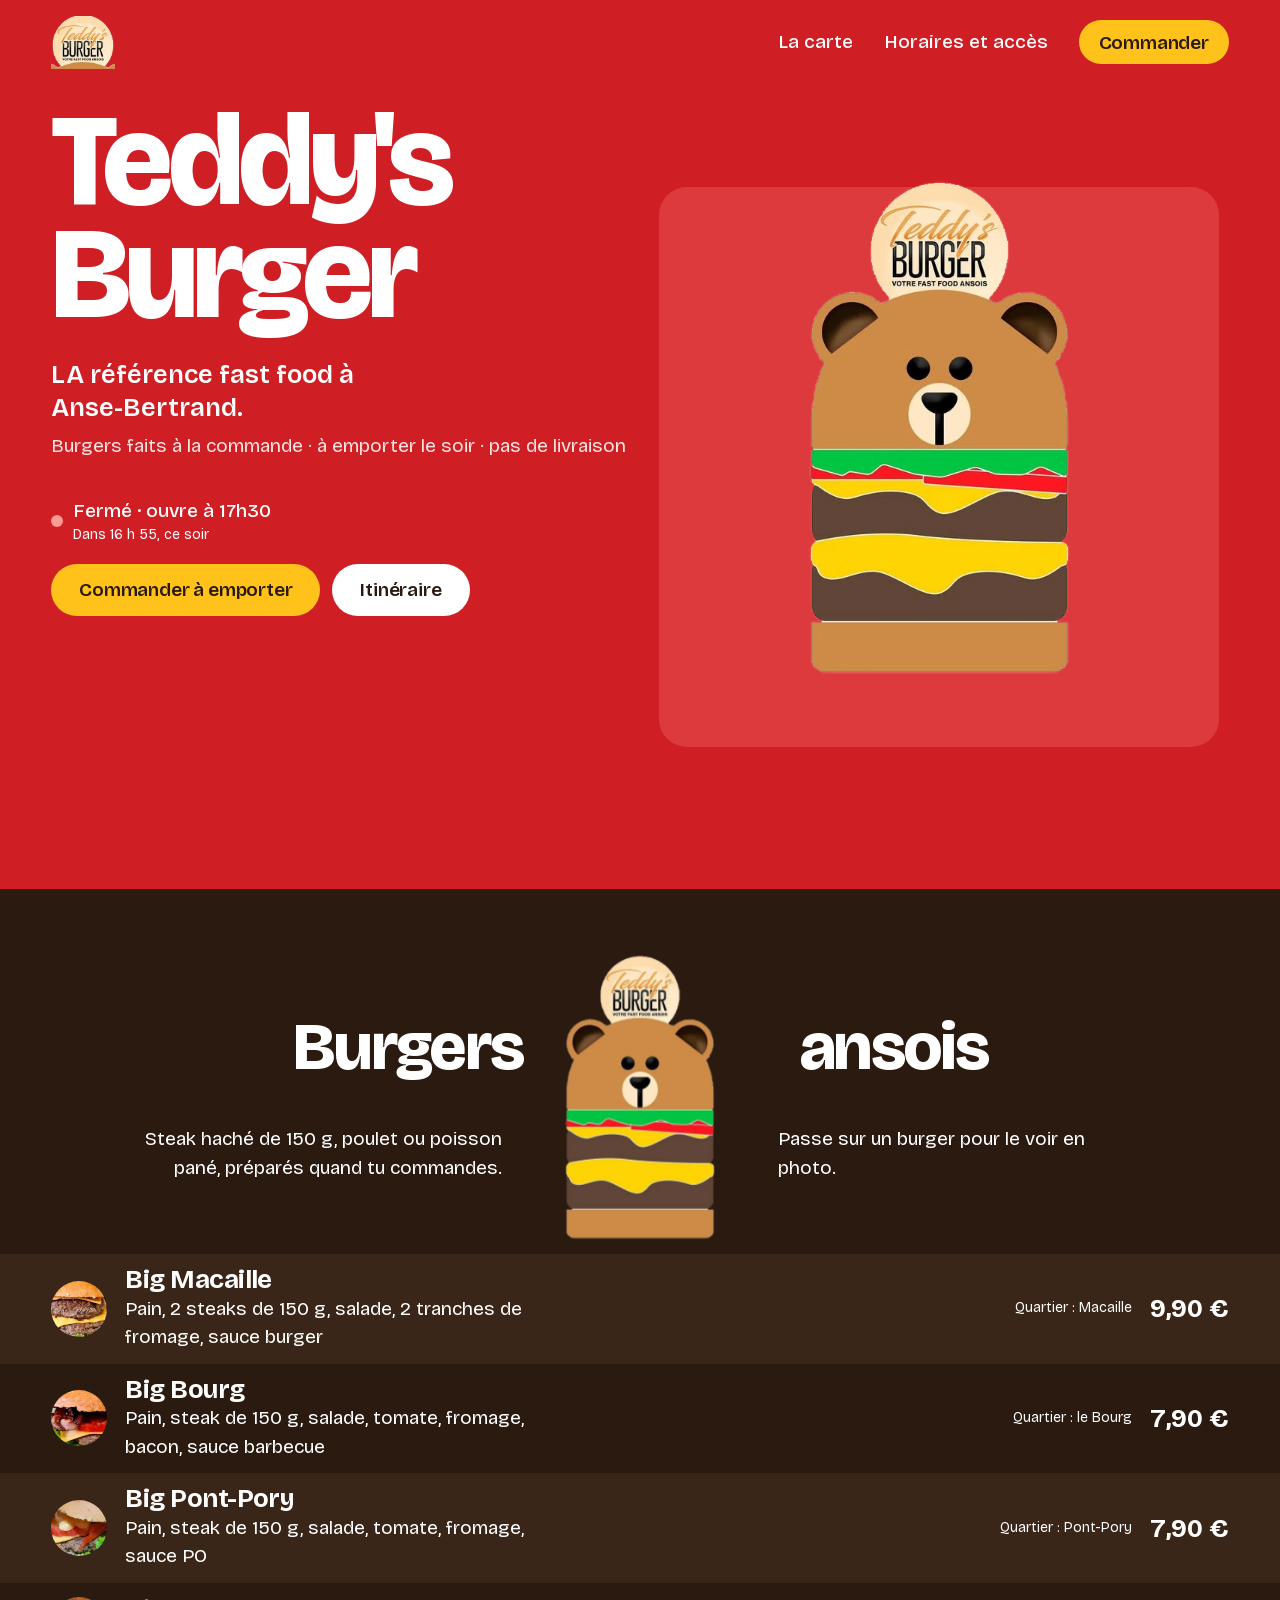
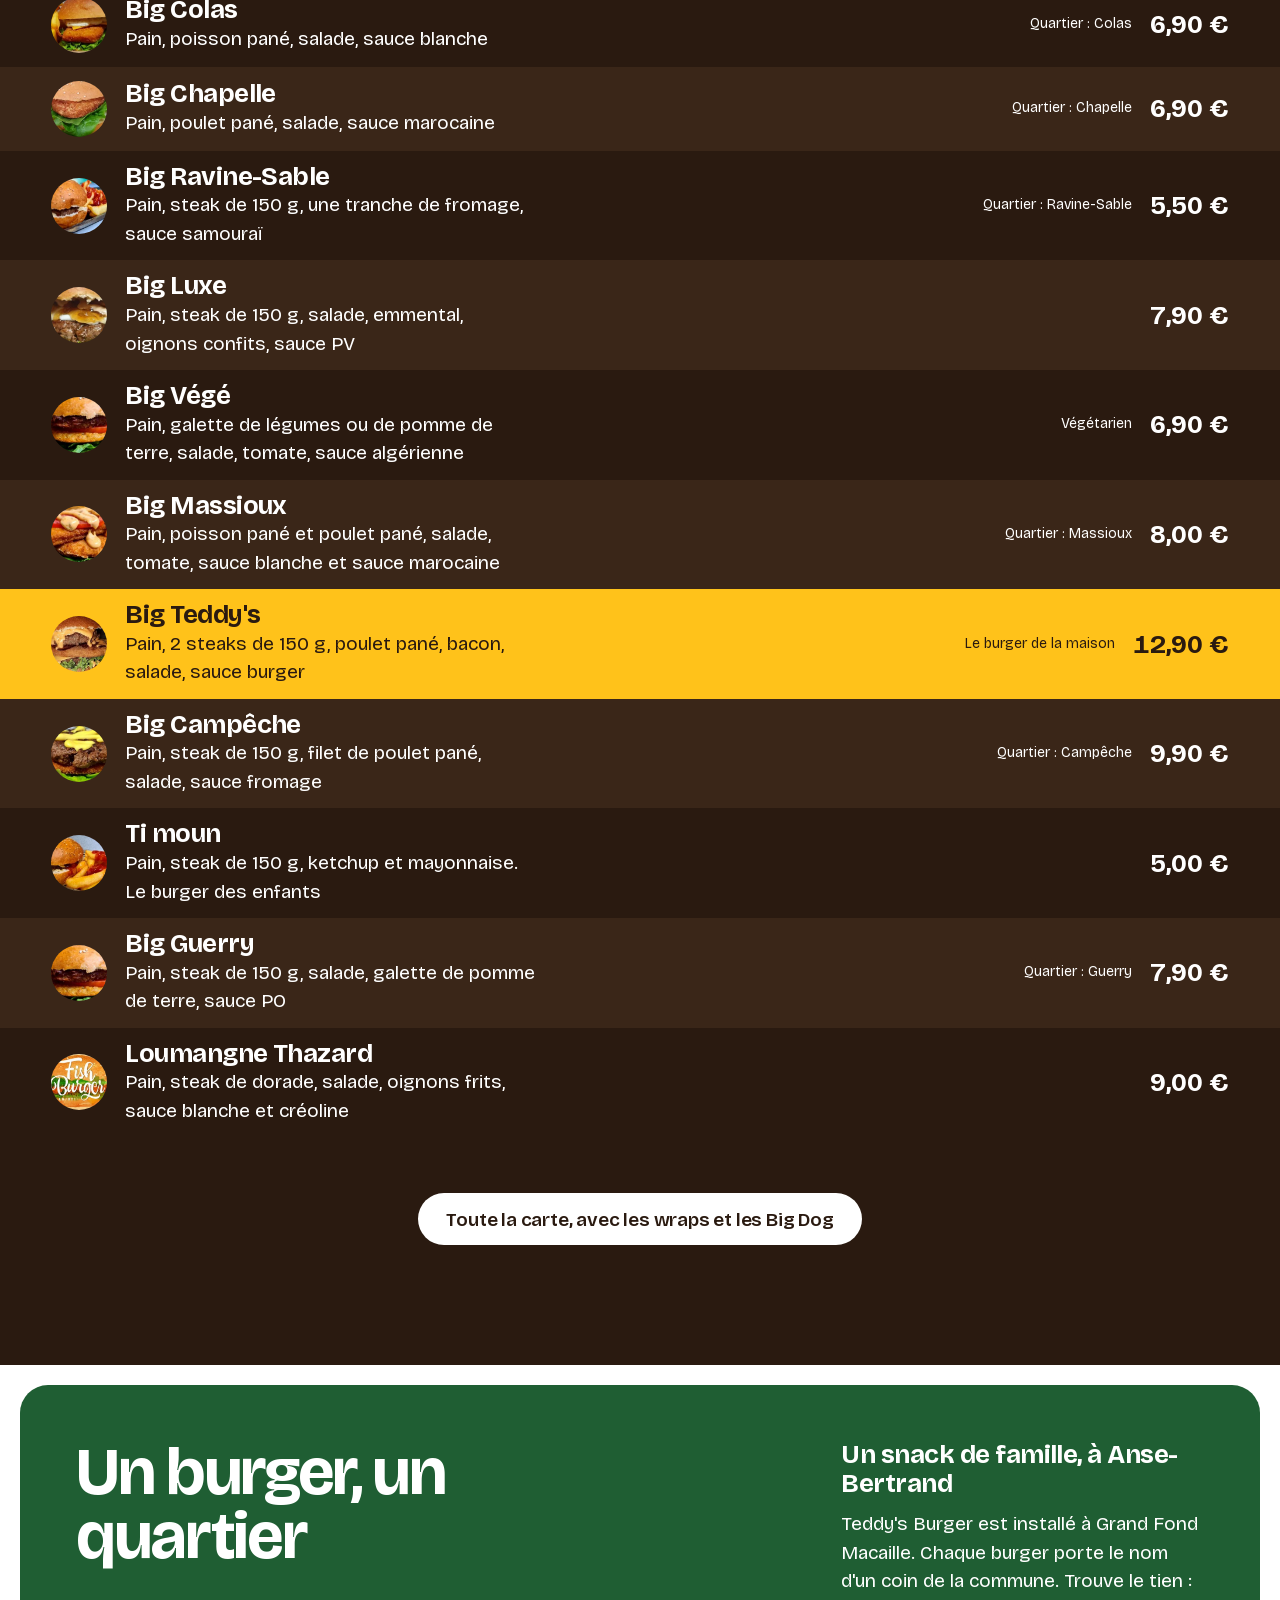
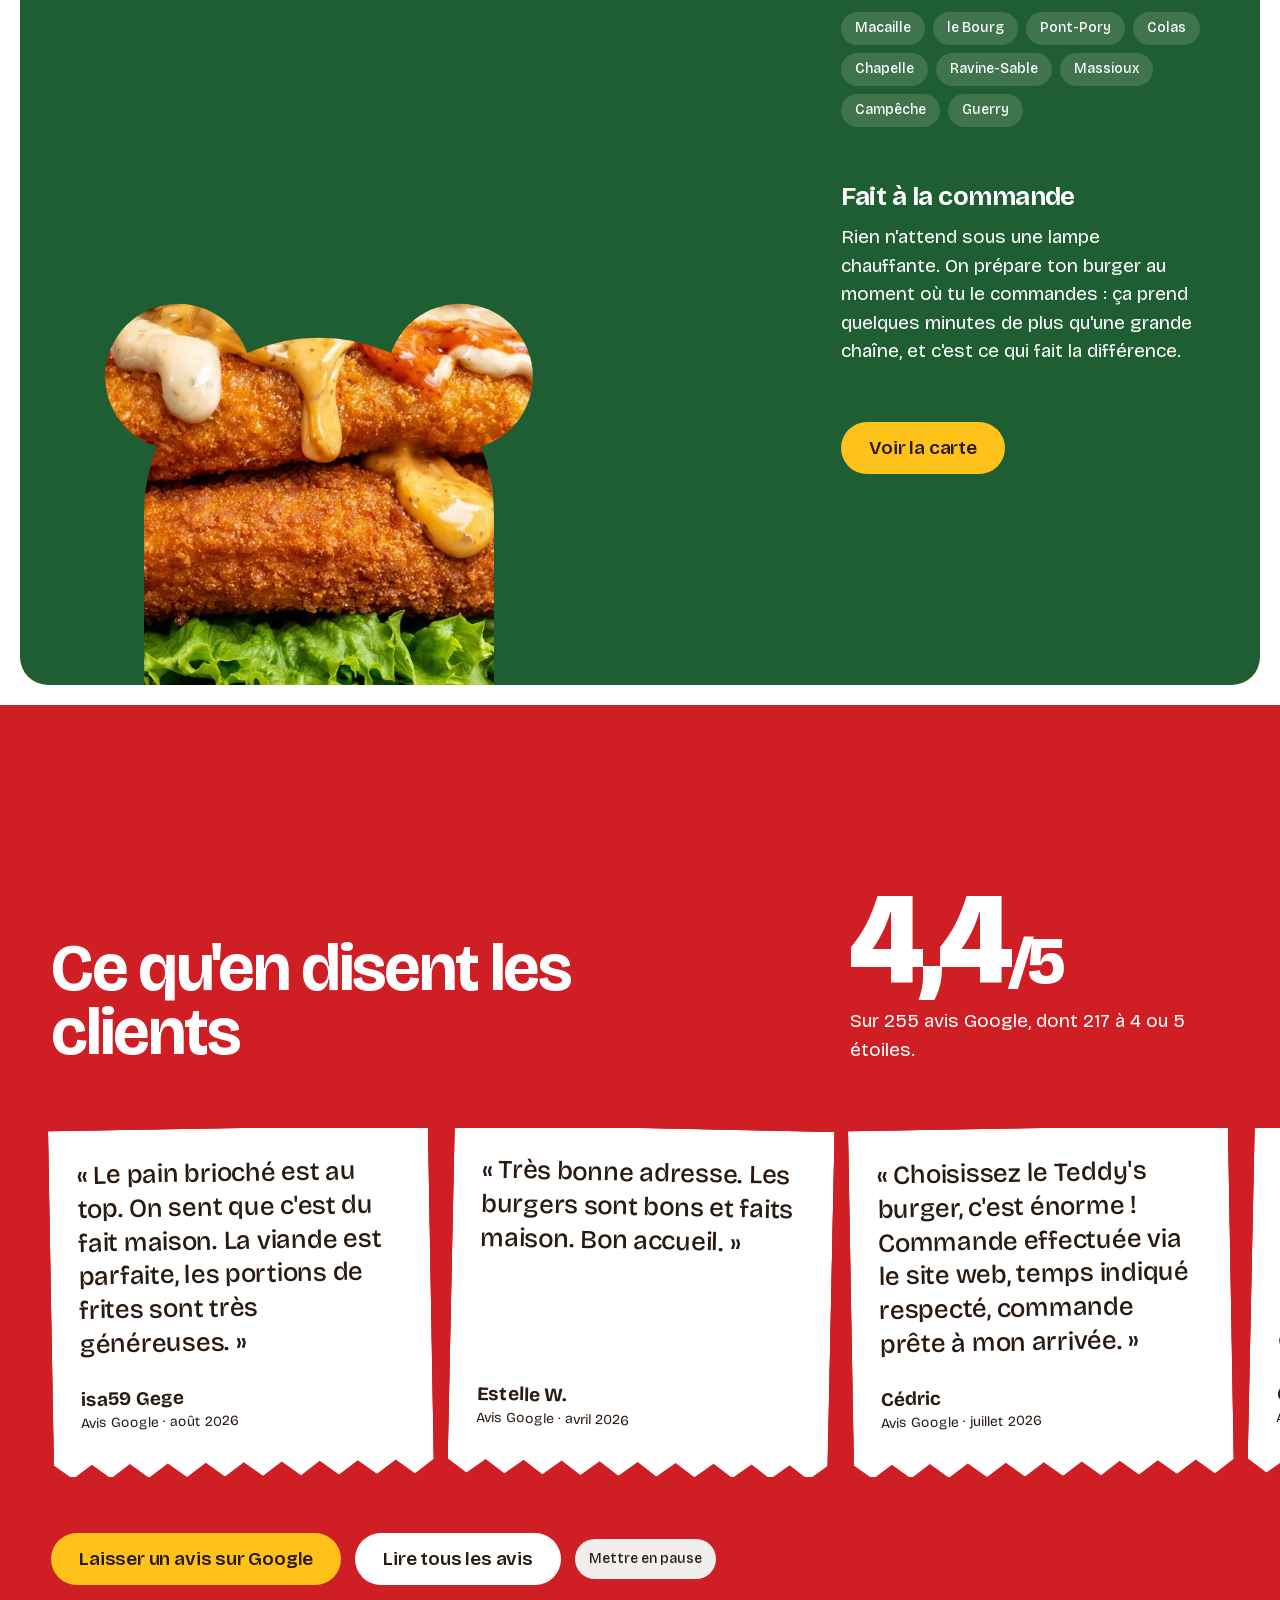
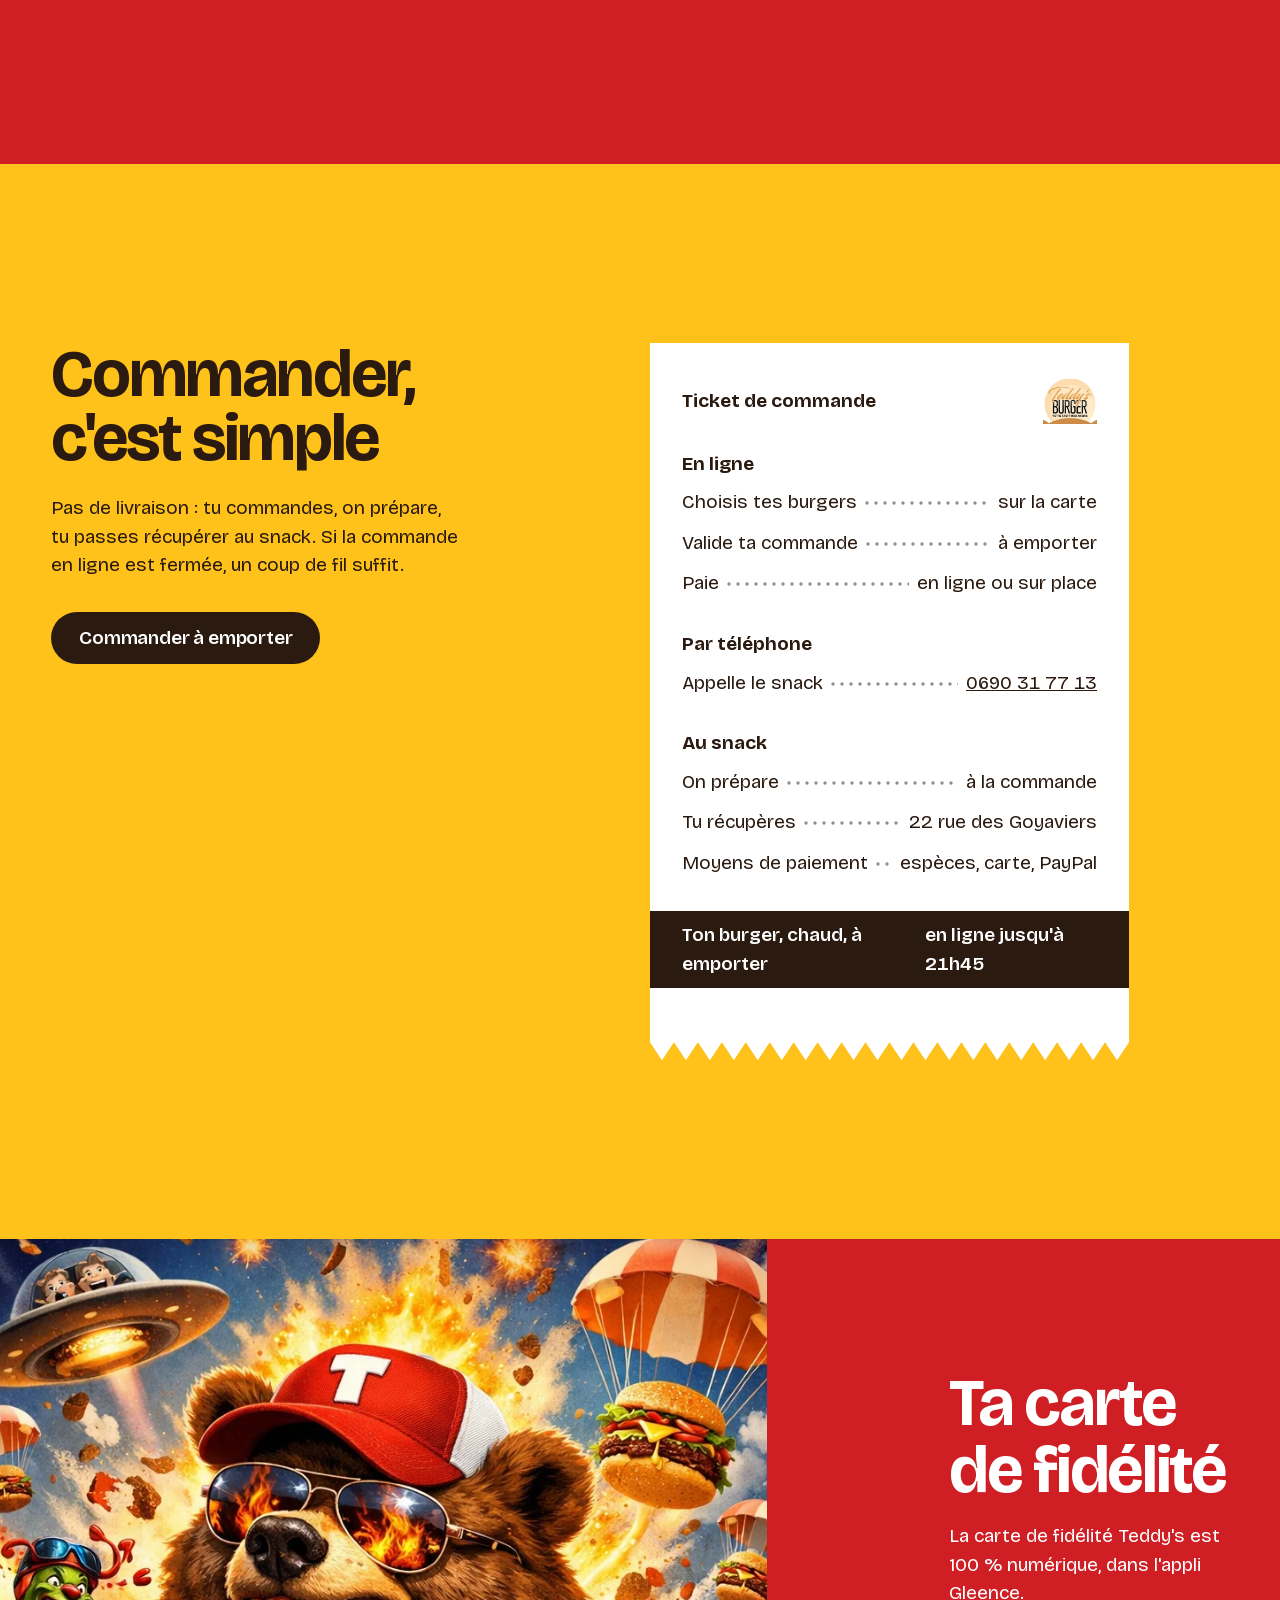
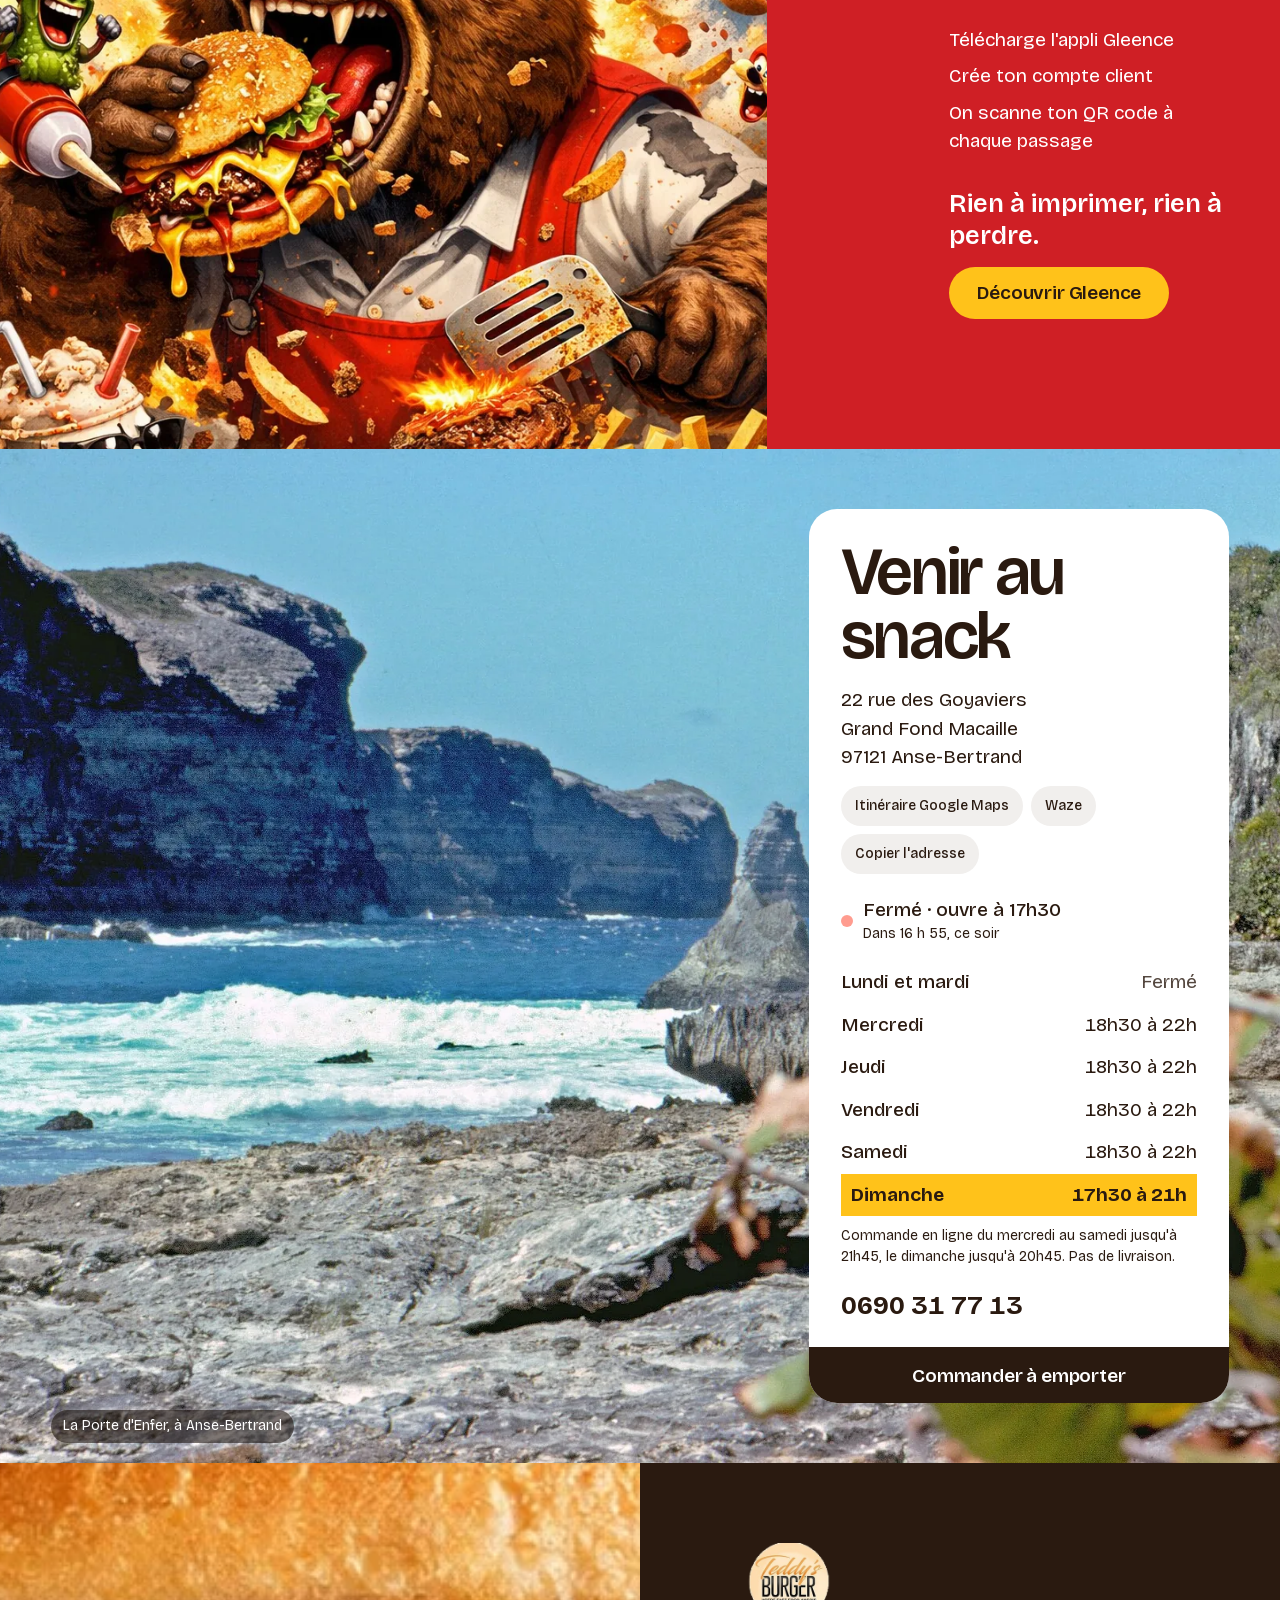
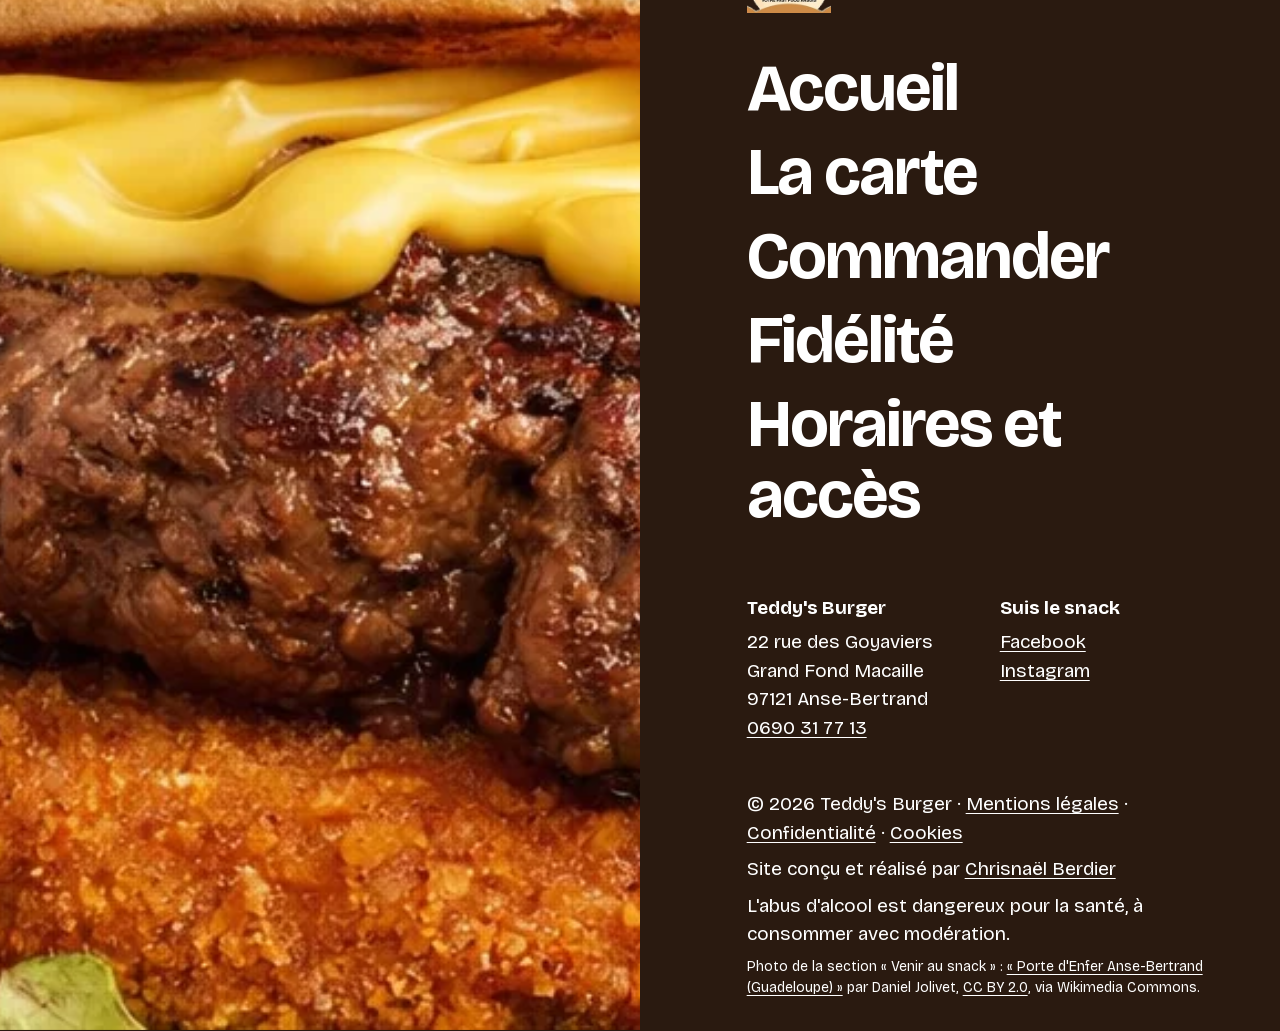
==== commit 1fec3d2a: "Ajoute un bouton Itinéraire dans le haut de l'accueil Co-Authored-By: Claude Opus 5.5 <noreply@anthr" ====
--- a/index.html
+++ b/index.html
@@ -56,7 +56,10 @@
     </div>
     <div class="hero__actions">
       <p class="status" data-status data-state="closed" aria-live="polite"><span class="status__dot" aria-hidden="true"></span><span><span class="status__text">Ouvert du mercredi au dimanche, le soir</span><span class="status__sub">Pas de livraison, à emporter uniquement</span></span></p>
-      <a class="btn" href="https://www.foodbooking.com/ordering/restaurant/menu?company_uid=f4e176ff-b0b0-4b32-a2d7-f04510ba4fc4&restaurant_uid=5dd35384-f3b1-45e0-9185-c5fd94e0f00c&facebook=false" target="_blank" rel="noopener">Commander à emporter<span class="sr-only"> (nouvel onglet)</span></a>
+      <div class="hero__btns">
+        <a class="btn" href="https://www.foodbooking.com/ordering/restaurant/menu?company_uid=f4e176ff-b0b0-4b32-a2d7-f04510ba4fc4&restaurant_uid=5dd35384-f3b1-45e0-9185-c5fd94e0f00c&facebook=false" target="_blank" rel="noopener">Commander à emporter<span class="sr-only"> (nouvel onglet)</span></a>
+        <a class="btn btn--cream" href="https://www.google.com/maps/dir/?api=1&destination=Teddy%27s%20Burger%20Anse-Bertrand&destination_place_id=ChIJTRhRaHIwE4wRmwLr2E7x73U" target="_blank" rel="noopener">Itinéraire<span class="sr-only"> (nouvel onglet)</span></a>
+      </div>
     </div>
   </div>
   <div class="hero__stage">
--- a/css/style.css
+++ b/css/style.css
@@ -134,6 +134,7 @@
 .hero__lead { max-width: 24ch; font-size: var(--step-lead); font-weight: 600; line-height: 1.25; }
 .hero__info { font-size: var(--step-body); color: #ffe4e1; }
 .hero__actions { display: flex; flex-direction: column; align-items: flex-start; gap: 18px; margin-top: 8px; }
+.hero__btns { display: flex; flex-wrap: wrap; gap: 12px; }
 .hero__stage { grid-column: 7 / 13; display: grid; place-items: center; }
 .plinth {
   position: relative;
@@ -156,6 +157,7 @@
   .hero__copy { gap: 18px; padding-top: 4px; }
   .hero__actions { align-items: stretch; }
   .hero__actions .btn { width: 100%; }
+  .hero__btns { flex-direction: column; }
   .plinth { width: min(82vw, 420px); margin: 0 auto; }
 }
 
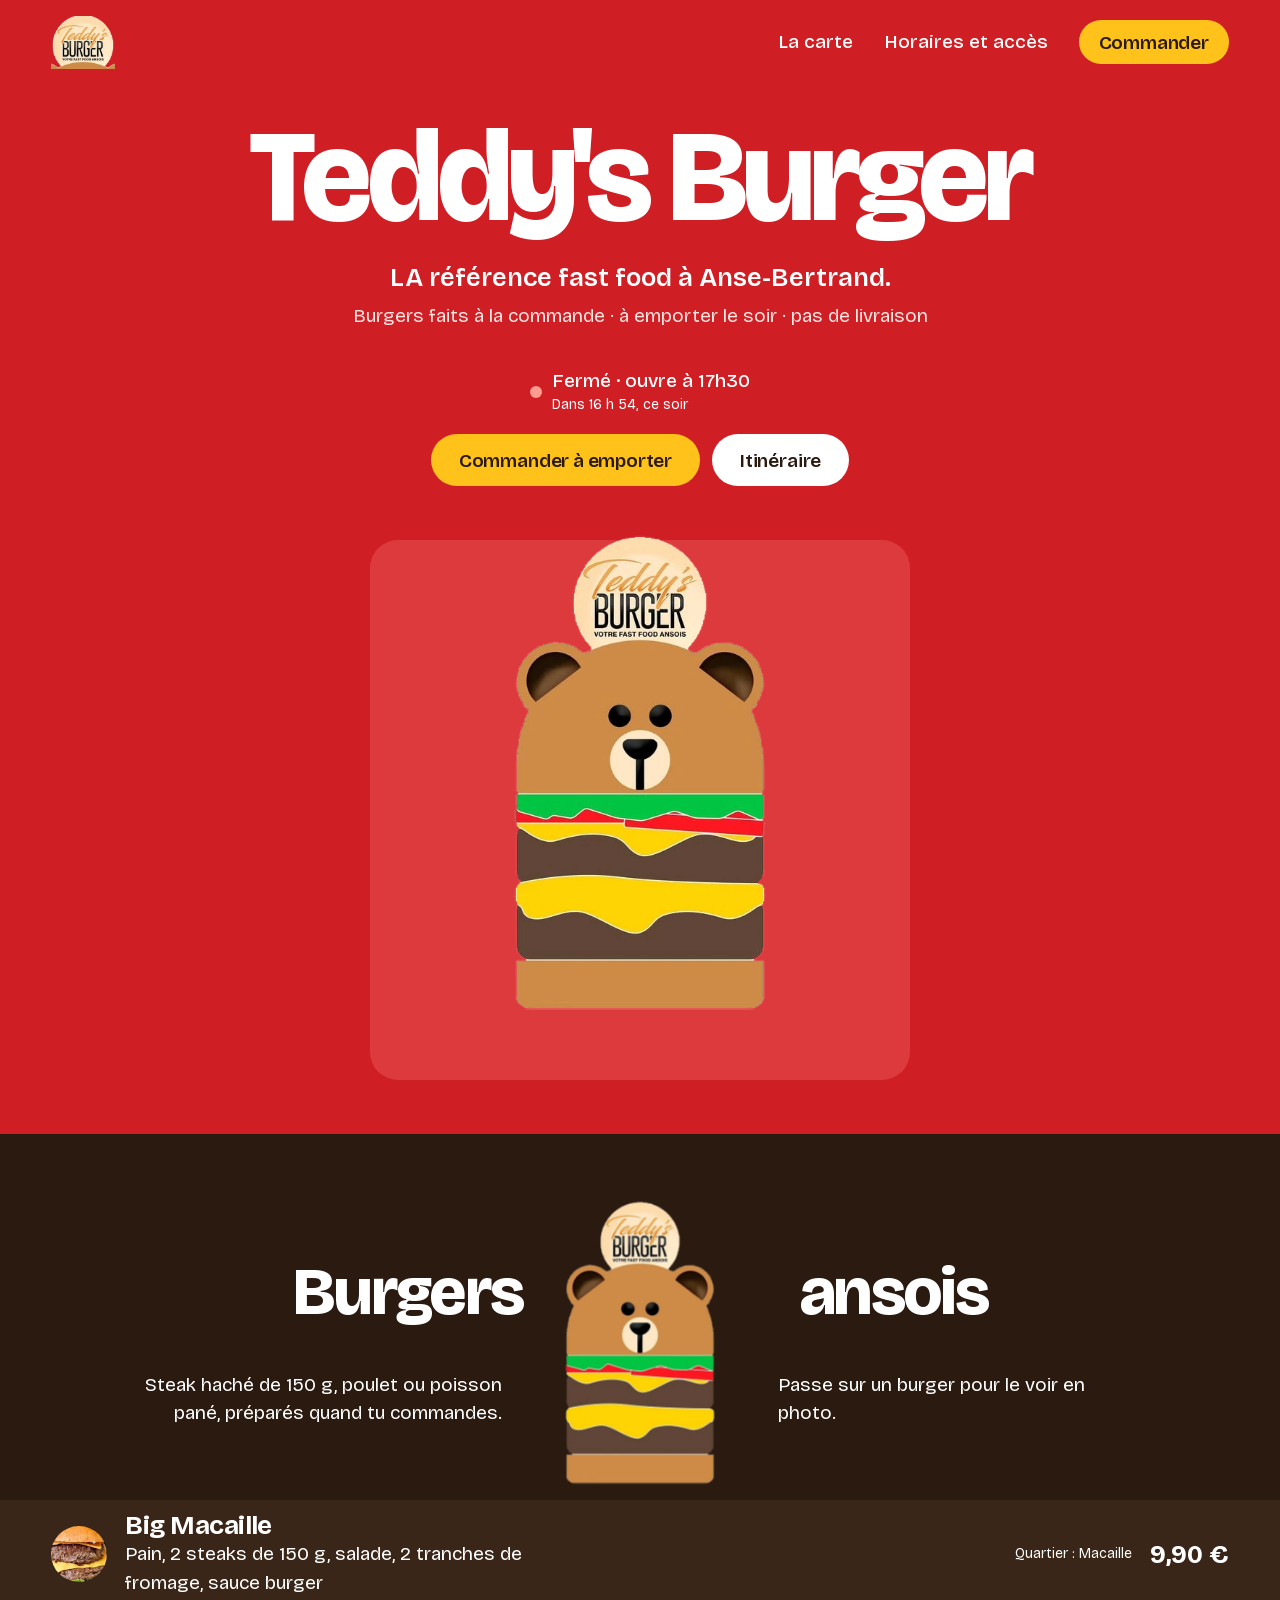
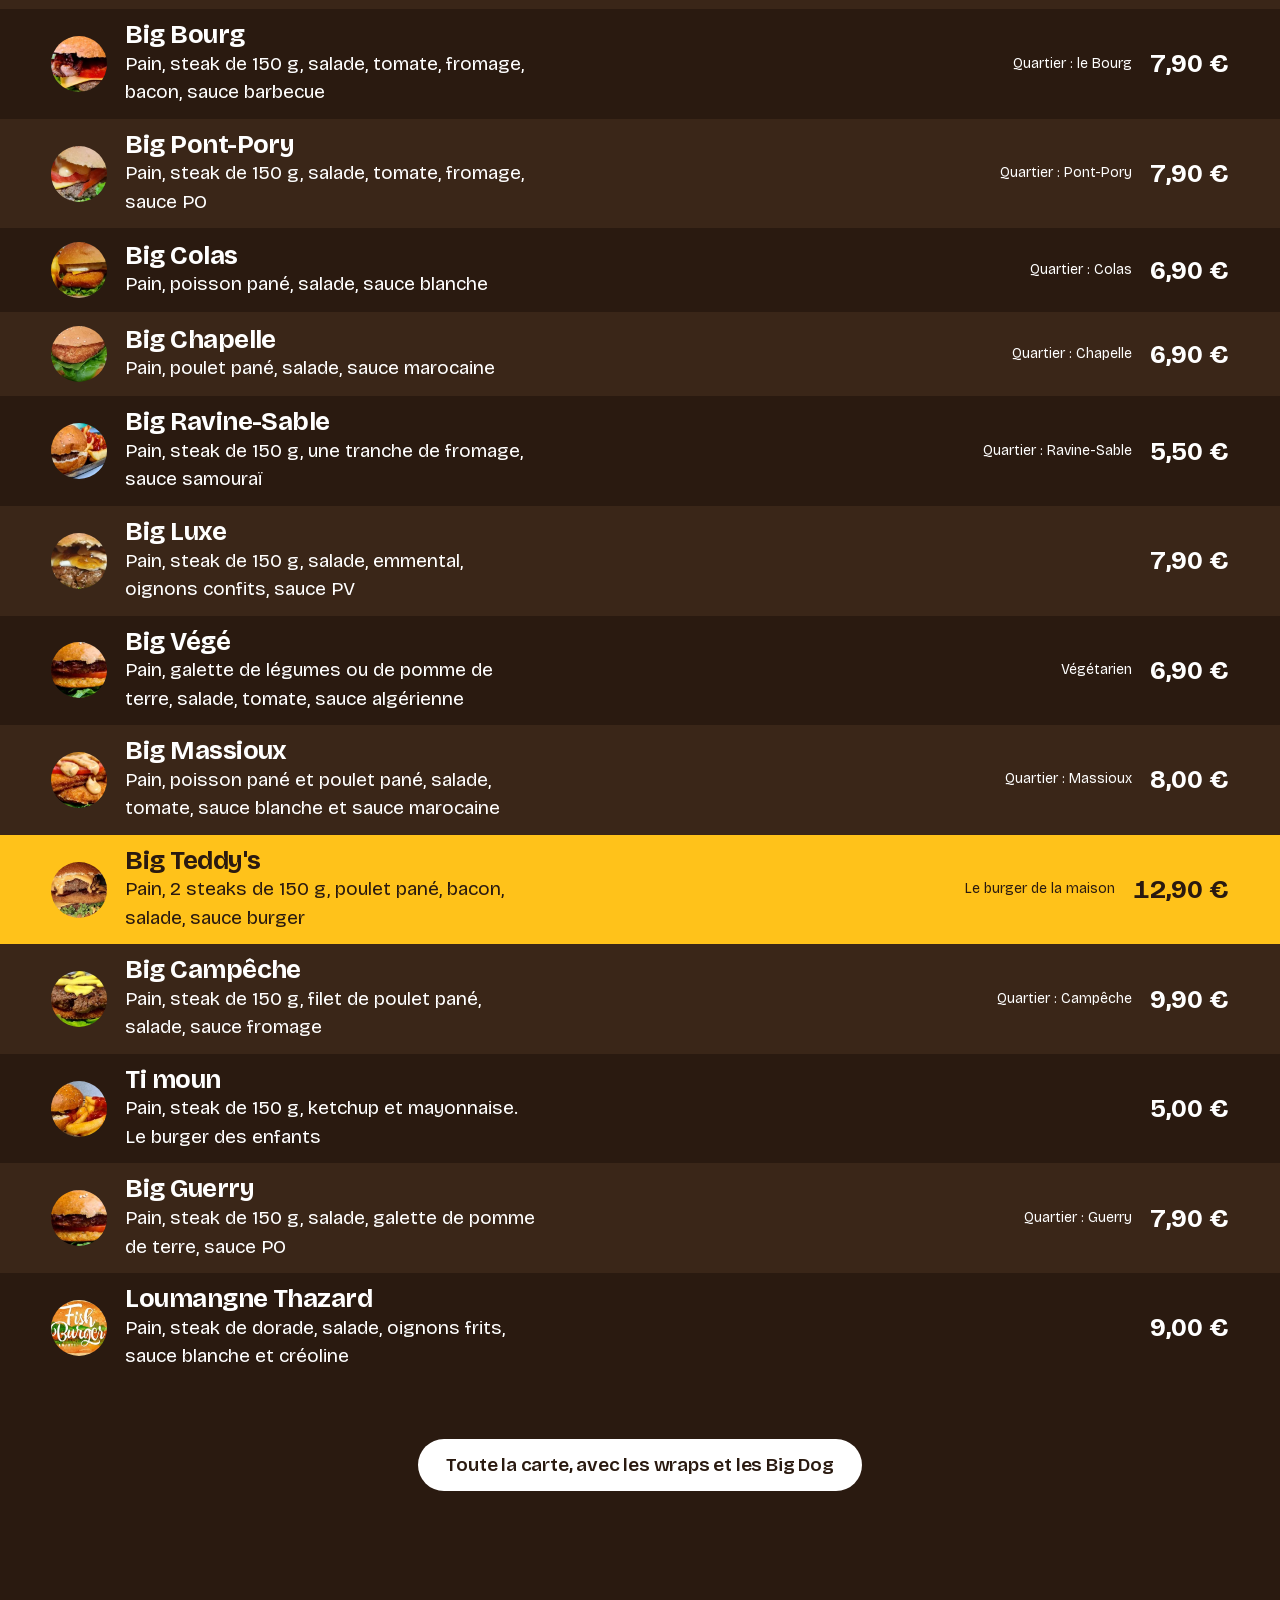
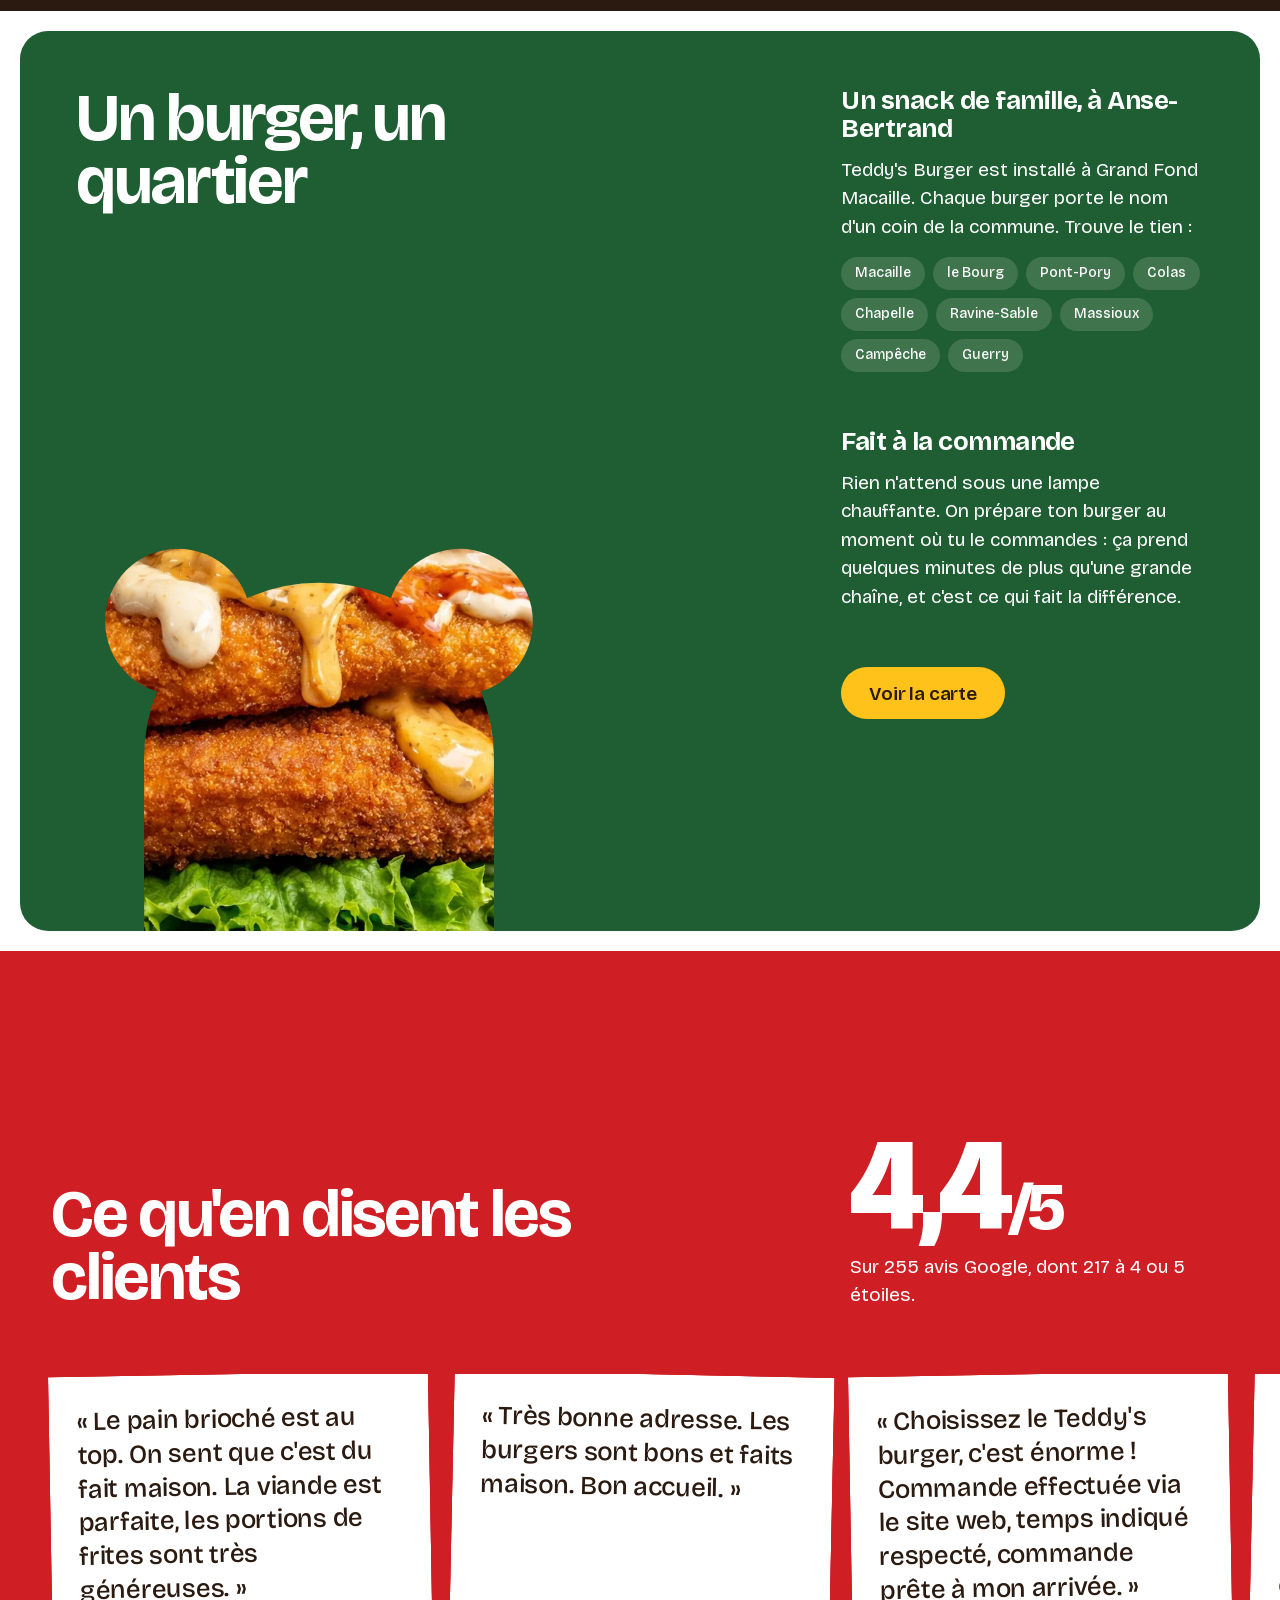
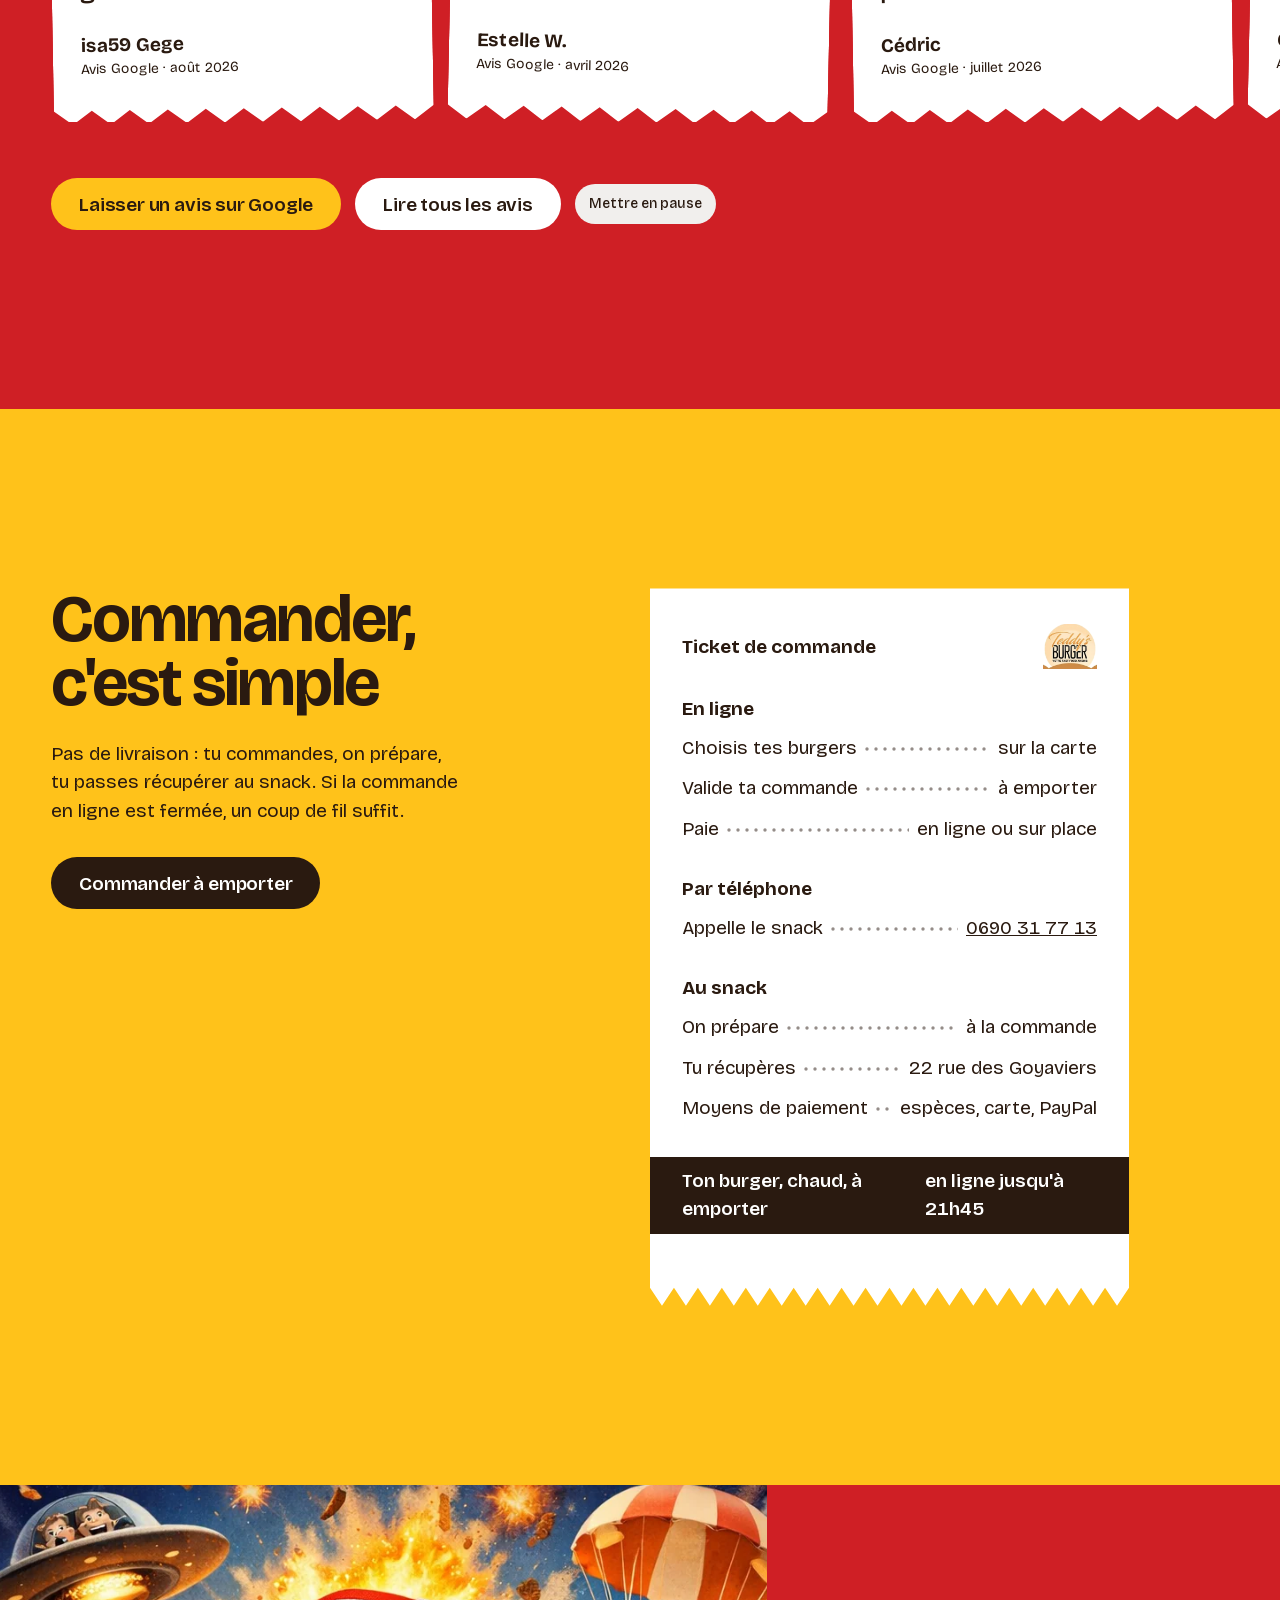
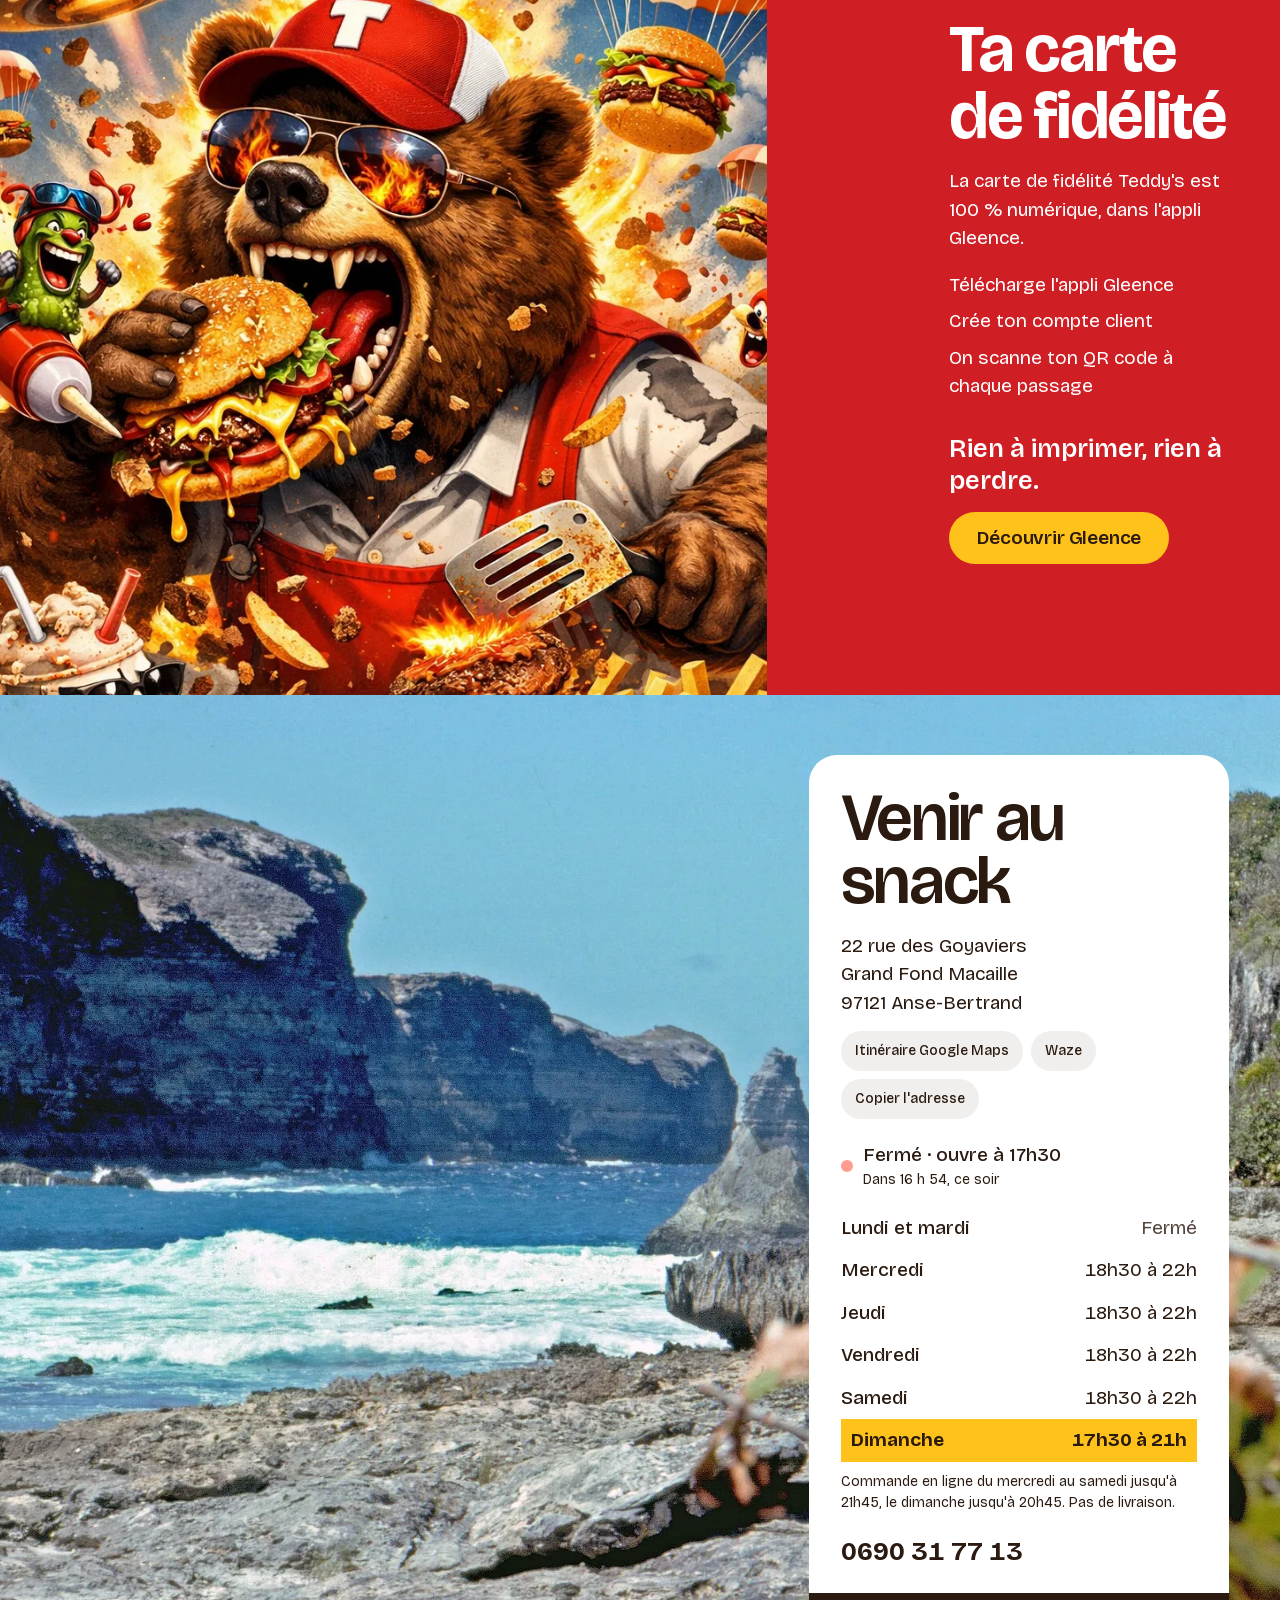
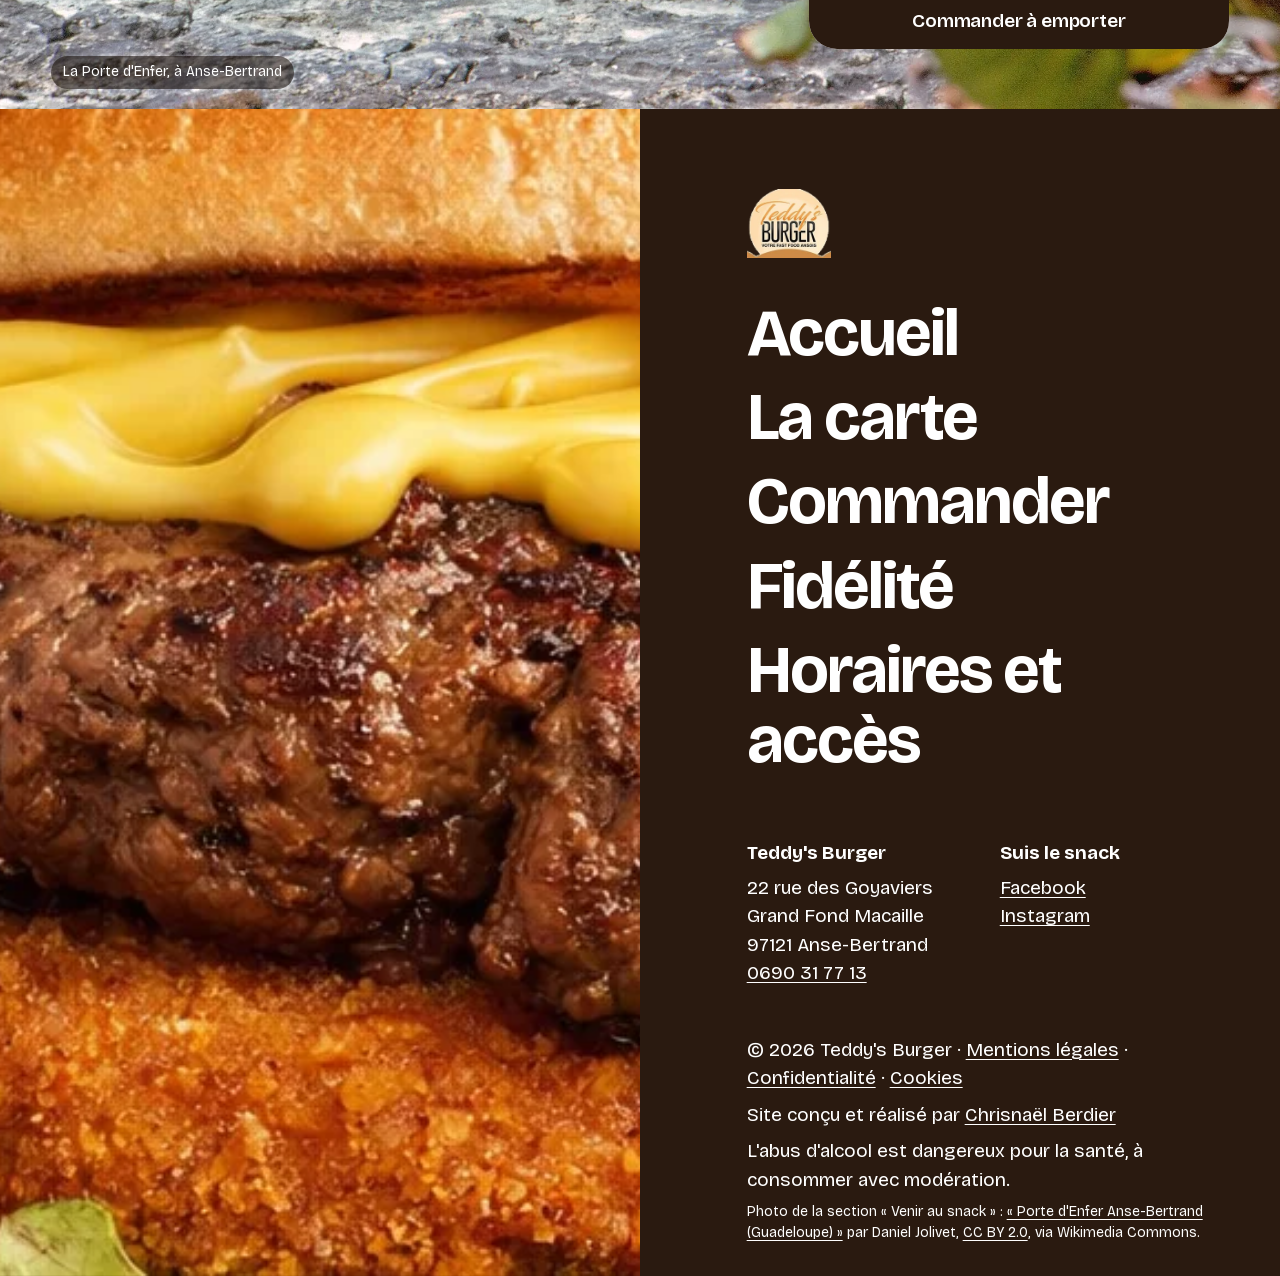
==== commit e64eb5fc: "Centre le haut de l'accueil Co-Authored-By: Claude Opus 5.5 <noreply@anthropic.com>" ====
--- a/index.html
+++ b/index.html
@@ -52,7 +52,7 @@
     <h1 class="hero__title" id="titre">Teddy's Burger</h1>
     <div class="hero__tagline">
       <p class="hero__lead">LA référence fast food à <span class="nowrap">Anse-Bertrand</span>.</p>
-      <p class="hero__info">Burgers faits à la commande · à emporter le soir · pas de livraison</p>
+      <p class="hero__info">Burgers faits à la commande · <span class="nowrap">à emporter le soir</span> · <span class="nowrap">pas de livraison</span></p>
     </div>
     <div class="hero__actions">
       <p class="status" data-status data-state="closed" aria-live="polite"><span class="status__dot" aria-hidden="true"></span><span><span class="status__text">Ouvert du mercredi au dimanche, le soir</span><span class="status__sub">Pas de livraison, à emporter uniquement</span></span></p>
--- a/css/style.css
+++ b/css/style.css
@@ -117,28 +117,26 @@
 .status__sub { display: block; font-size: var(--step-small); font-weight: 400; }
 @keyframes pulse { 0%, 100% { transform: scale(1); } 50% { transform: scale(1.35); } }
 
-/* ---------- Hero accueil : l'objet sur son socle ---------- */
+/* ---------- Hero accueil : centré, l'objet sur son socle en dessous ---------- */
 .hero {
   position: relative; overflow: hidden;
   background: var(--red); color: var(--cream);
-  min-height: calc(100svh - 96px);
-  padding: 8px var(--m) 48px;
-  display: grid;
-  grid-template-columns: repeat(12, minmax(0, 1fr));
-  column-gap: 20px;
-  align-items: center;
-}
-.hero__copy { grid-column: 1 / 7; display: flex; flex-direction: column; gap: 28px; align-self: start; padding-top: 12px; }
+  padding: clamp(16px, 4svh, 48px) var(--m) clamp(40px, 6svh, 72px);
+  display: flex; flex-direction: column; align-items: center; gap: clamp(36px, 6svh, 64px);
+  text-align: center;
+}
+.hero__copy { display: flex; flex-direction: column; align-items: center; gap: 28px; max-width: 100%; }
 .hero__title { font-size: var(--step-giant); font-weight: 800; line-height: .86; letter-spacing: -0.045em; }
-.hero__tagline { display: flex; flex-direction: column; gap: 8px; }
-.hero__lead { max-width: 24ch; font-size: var(--step-lead); font-weight: 600; line-height: 1.25; }
+.hero__tagline { display: flex; flex-direction: column; align-items: center; gap: 8px; }
+.hero__lead { font-size: var(--step-lead); font-weight: 600; line-height: 1.25; }
 .hero__info { font-size: var(--step-body); color: #ffe4e1; }
-.hero__actions { display: flex; flex-direction: column; align-items: flex-start; gap: 18px; margin-top: 8px; }
-.hero__btns { display: flex; flex-wrap: wrap; gap: 12px; }
-.hero__stage { grid-column: 7 / 13; display: grid; place-items: center; }
+.hero__actions { display: flex; flex-direction: column; align-items: center; gap: 18px; margin-top: 8px; }
+.hero__actions .status { text-align: left; }
+.hero__btns { display: flex; flex-wrap: wrap; justify-content: center; gap: 12px; }
+.hero__stage { display: grid; place-items: center; width: 100%; }
 .plinth {
   position: relative;
-  width: min(560px, 100%, 68svh); aspect-ratio: 1;
+  width: min(540px, 100%); aspect-ratio: 1;
   border-radius: var(--radius);
   background: var(--red-2);
 }
@@ -153,12 +151,15 @@
 .plinth__item--photo img { width: 100%; height: 100%; object-fit: cover; }
 
 @media (max-width: 860px) {
-  .hero { min-height: auto; display: flex; flex-direction: column; align-items: stretch; gap: 32px; padding-bottom: 40px; }
-  .hero__copy { gap: 18px; padding-top: 4px; }
-  .hero__actions { align-items: stretch; }
+  .hero { gap: 32px; padding-bottom: 40px; }
+  .hero__copy { gap: 18px; padding-top: 4px; width: 100%; }
+  .plinth { width: min(82vw, 420px); margin: 0 auto; }
+}
+@media (max-width: 560px) {
+  .hero__actions { align-items: stretch; width: 100%; }
+  .hero__actions .status { align-self: center; }
   .hero__actions .btn { width: 100%; }
   .hero__btns { flex-direction: column; }
-  .plinth { width: min(82vw, 420px); margin: 0 auto; }
 }
 
 /* ---------- Les burgers ansois : l'objet descend la liste ---------- */
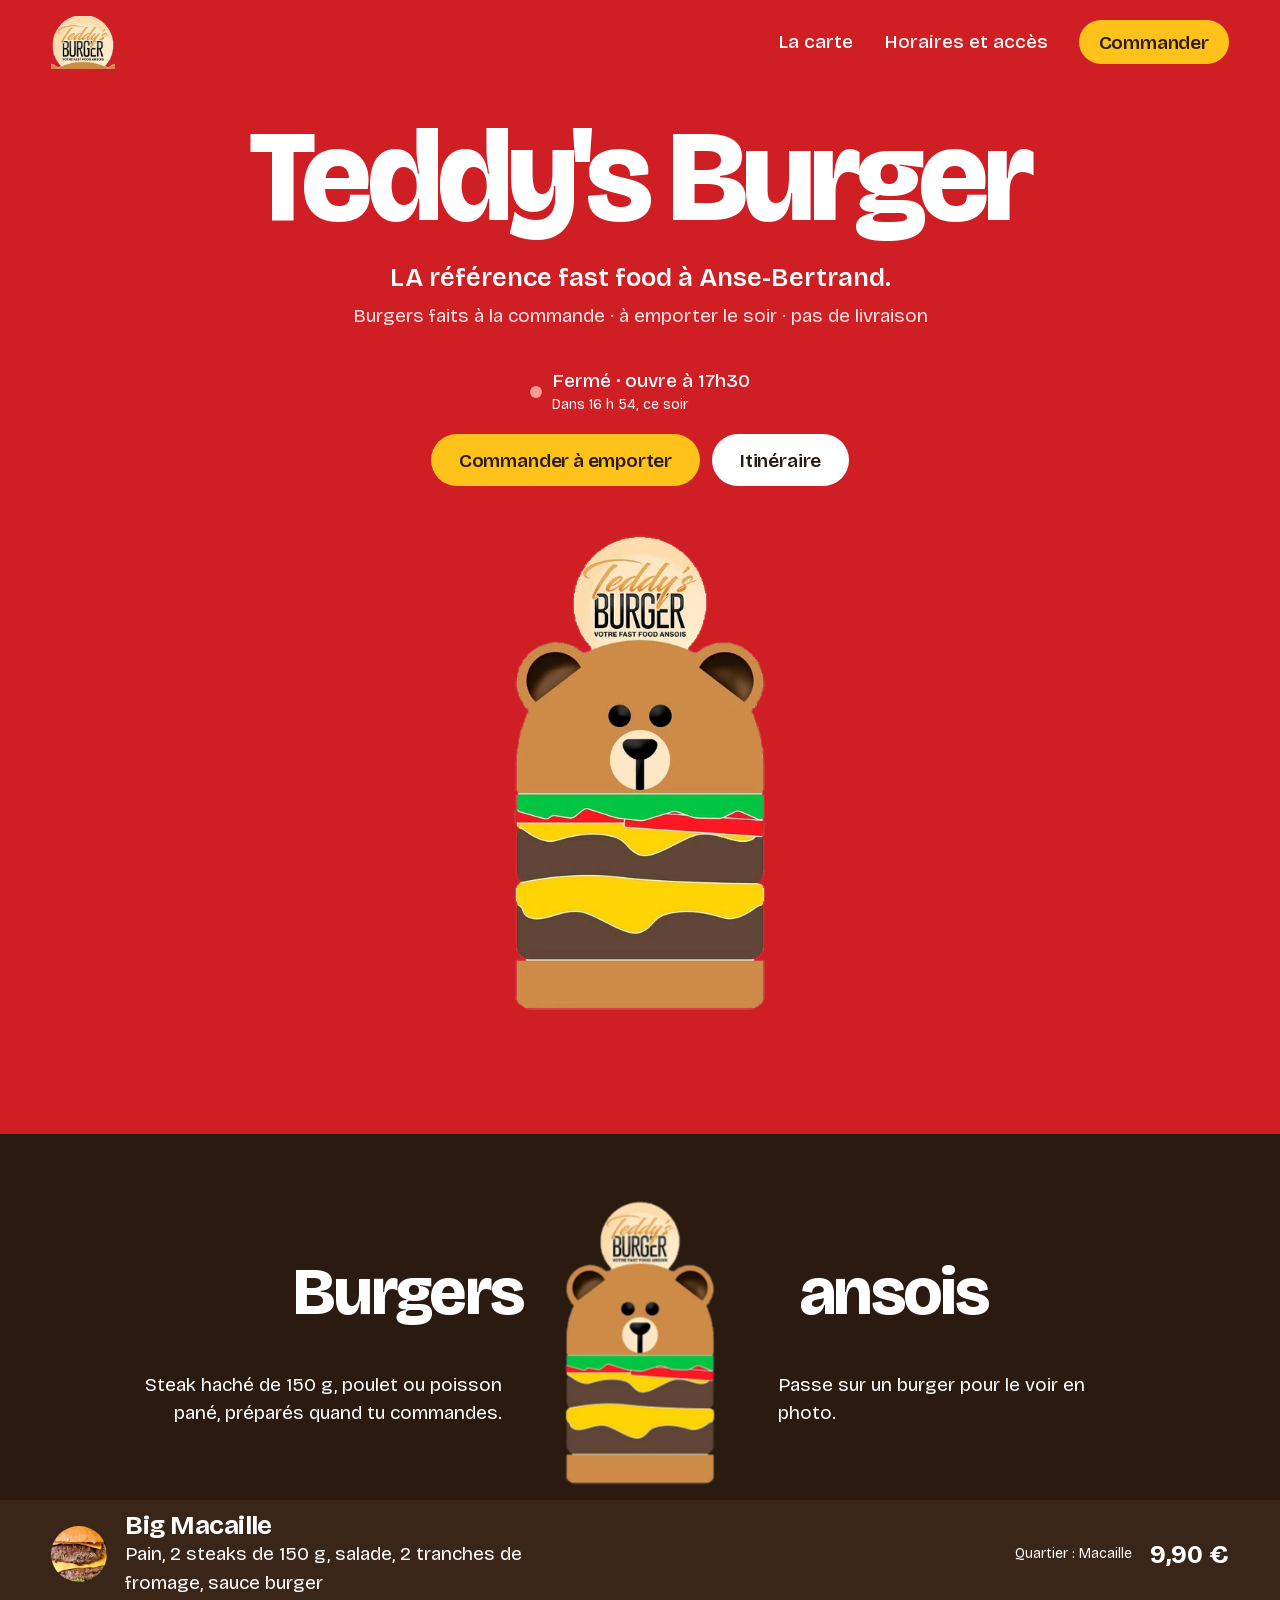
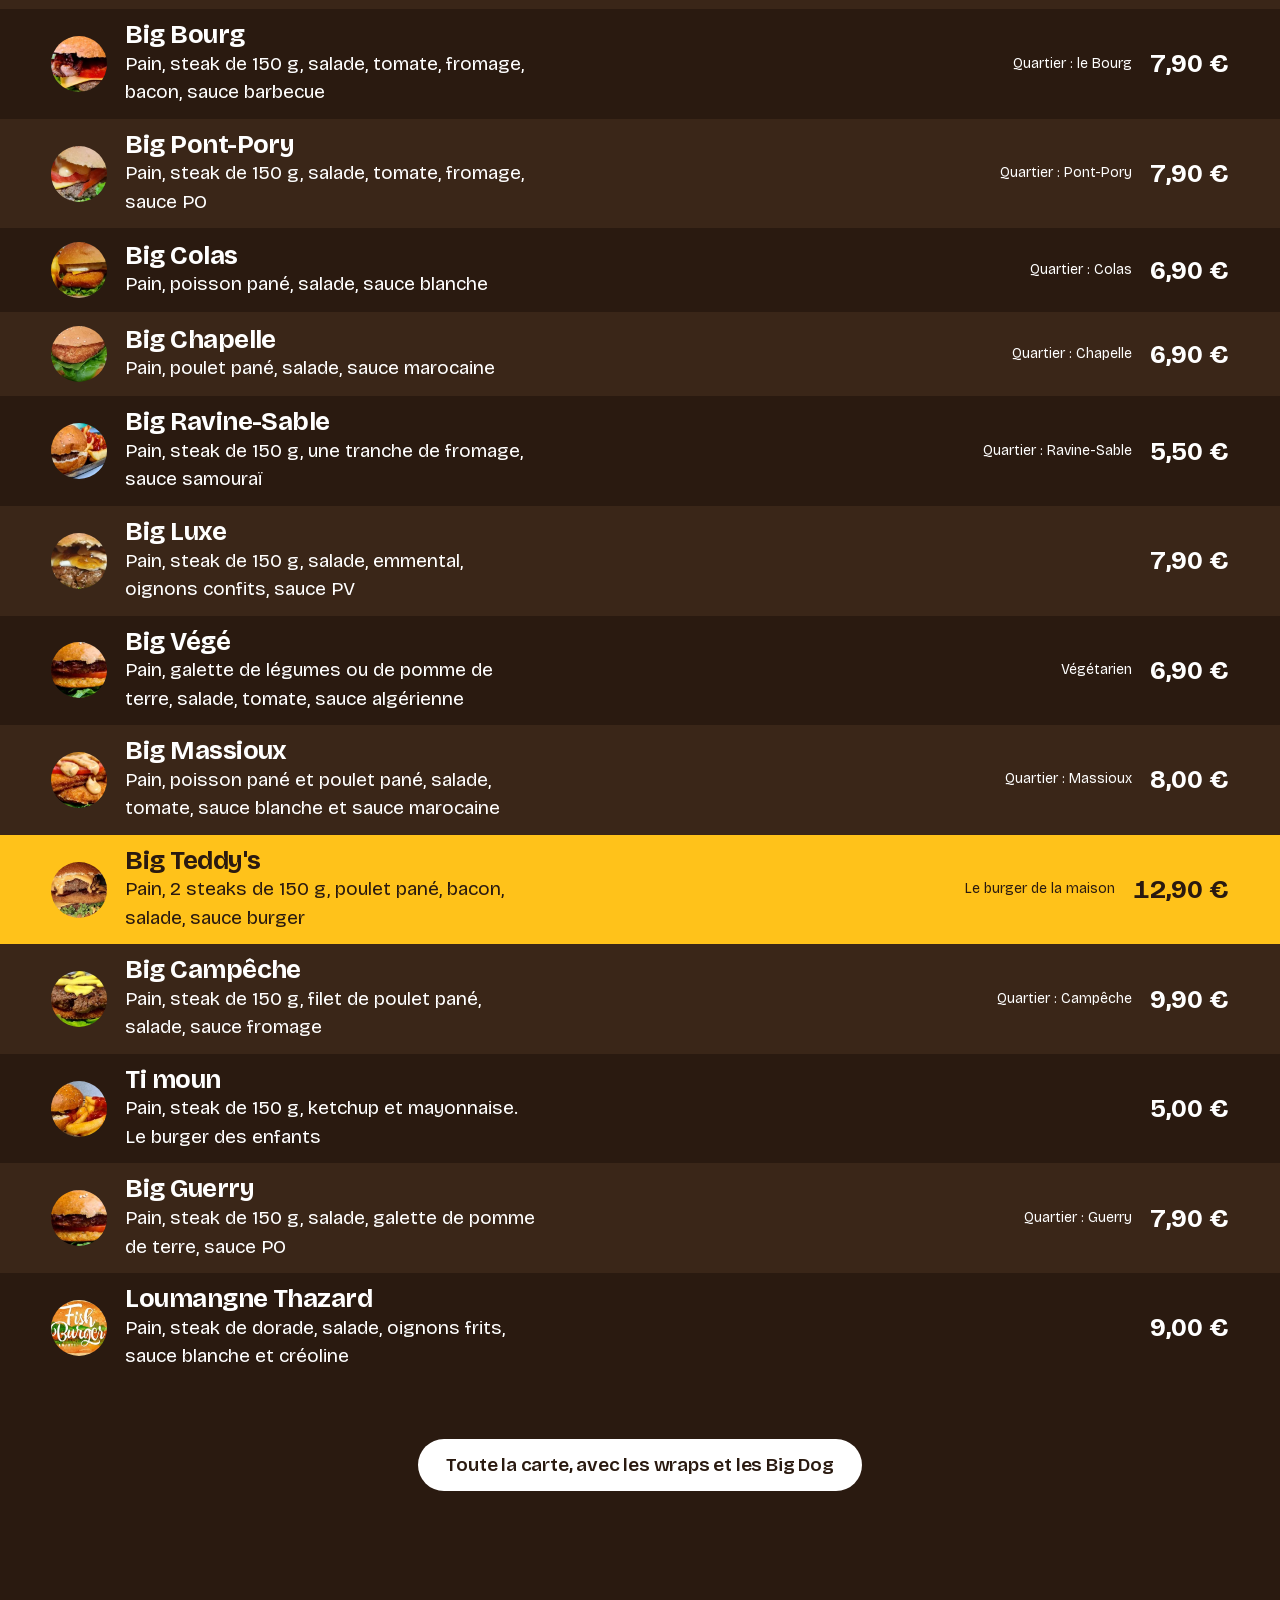
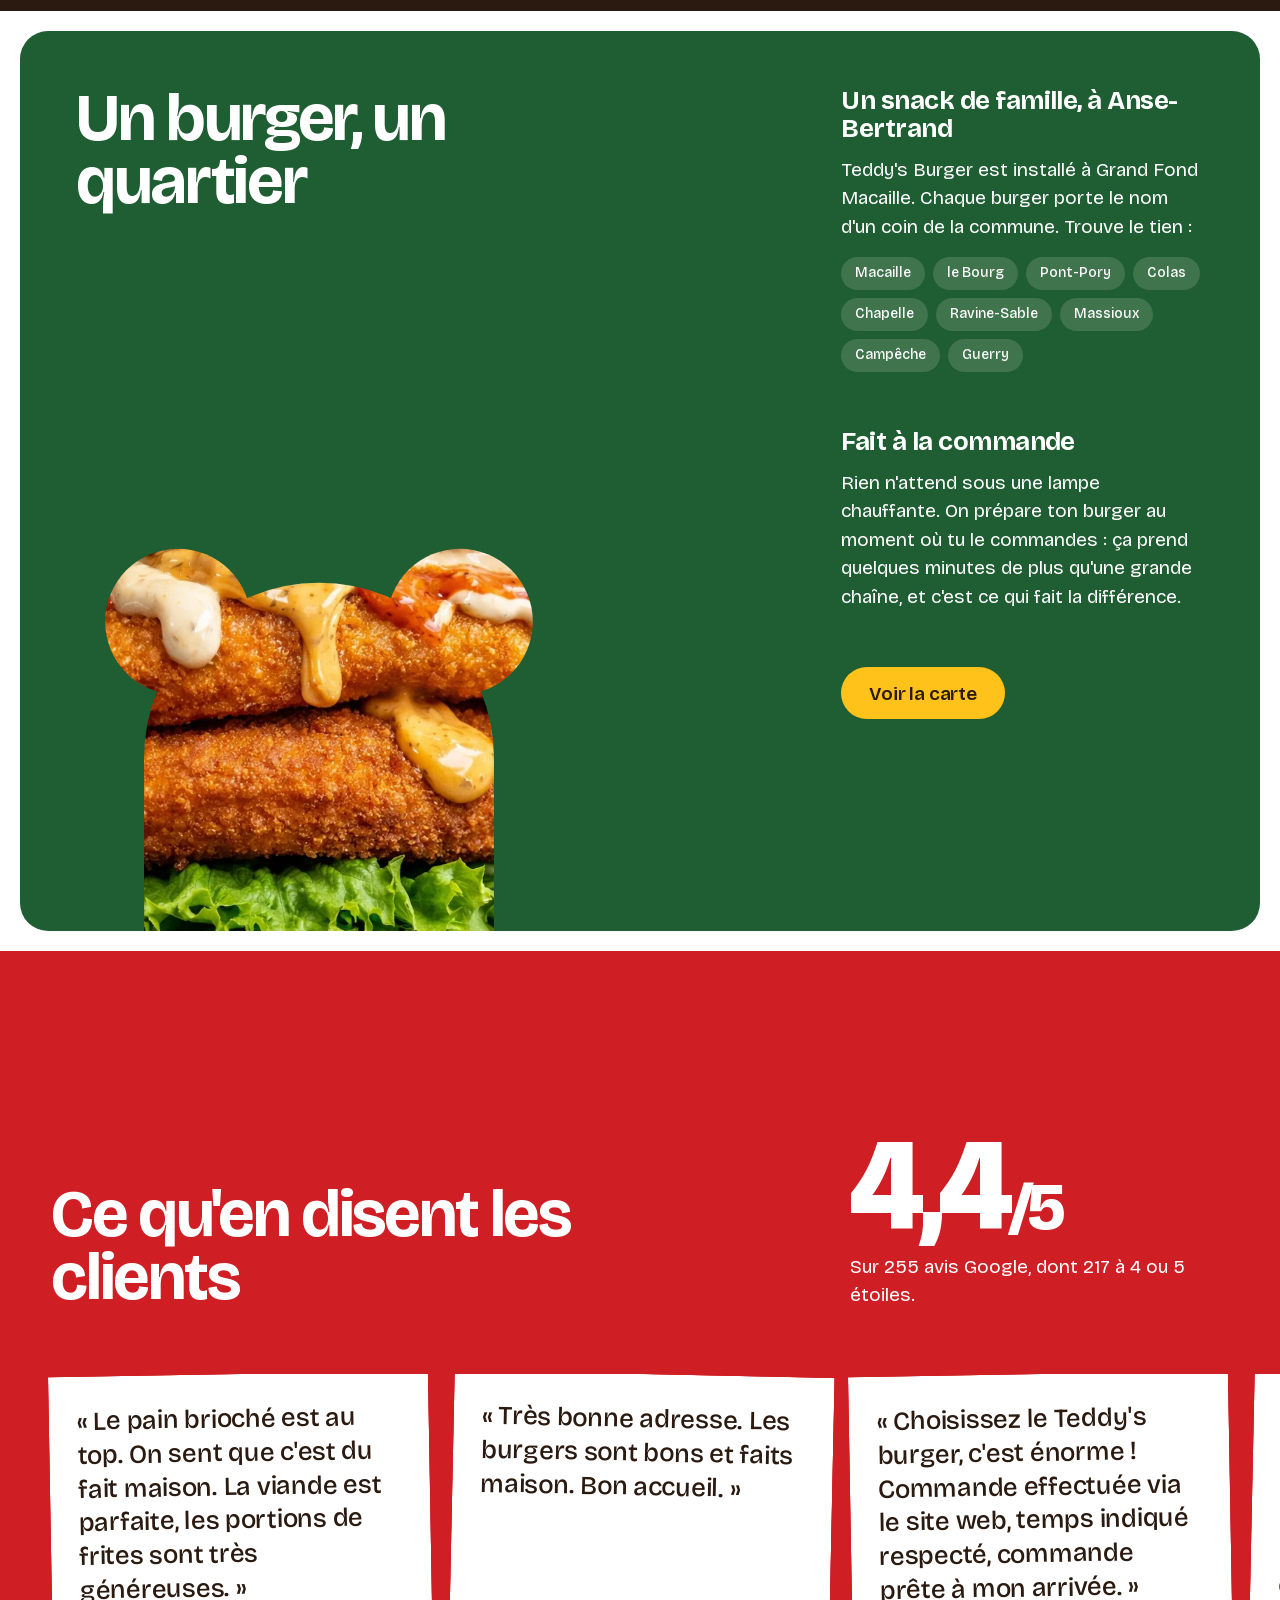
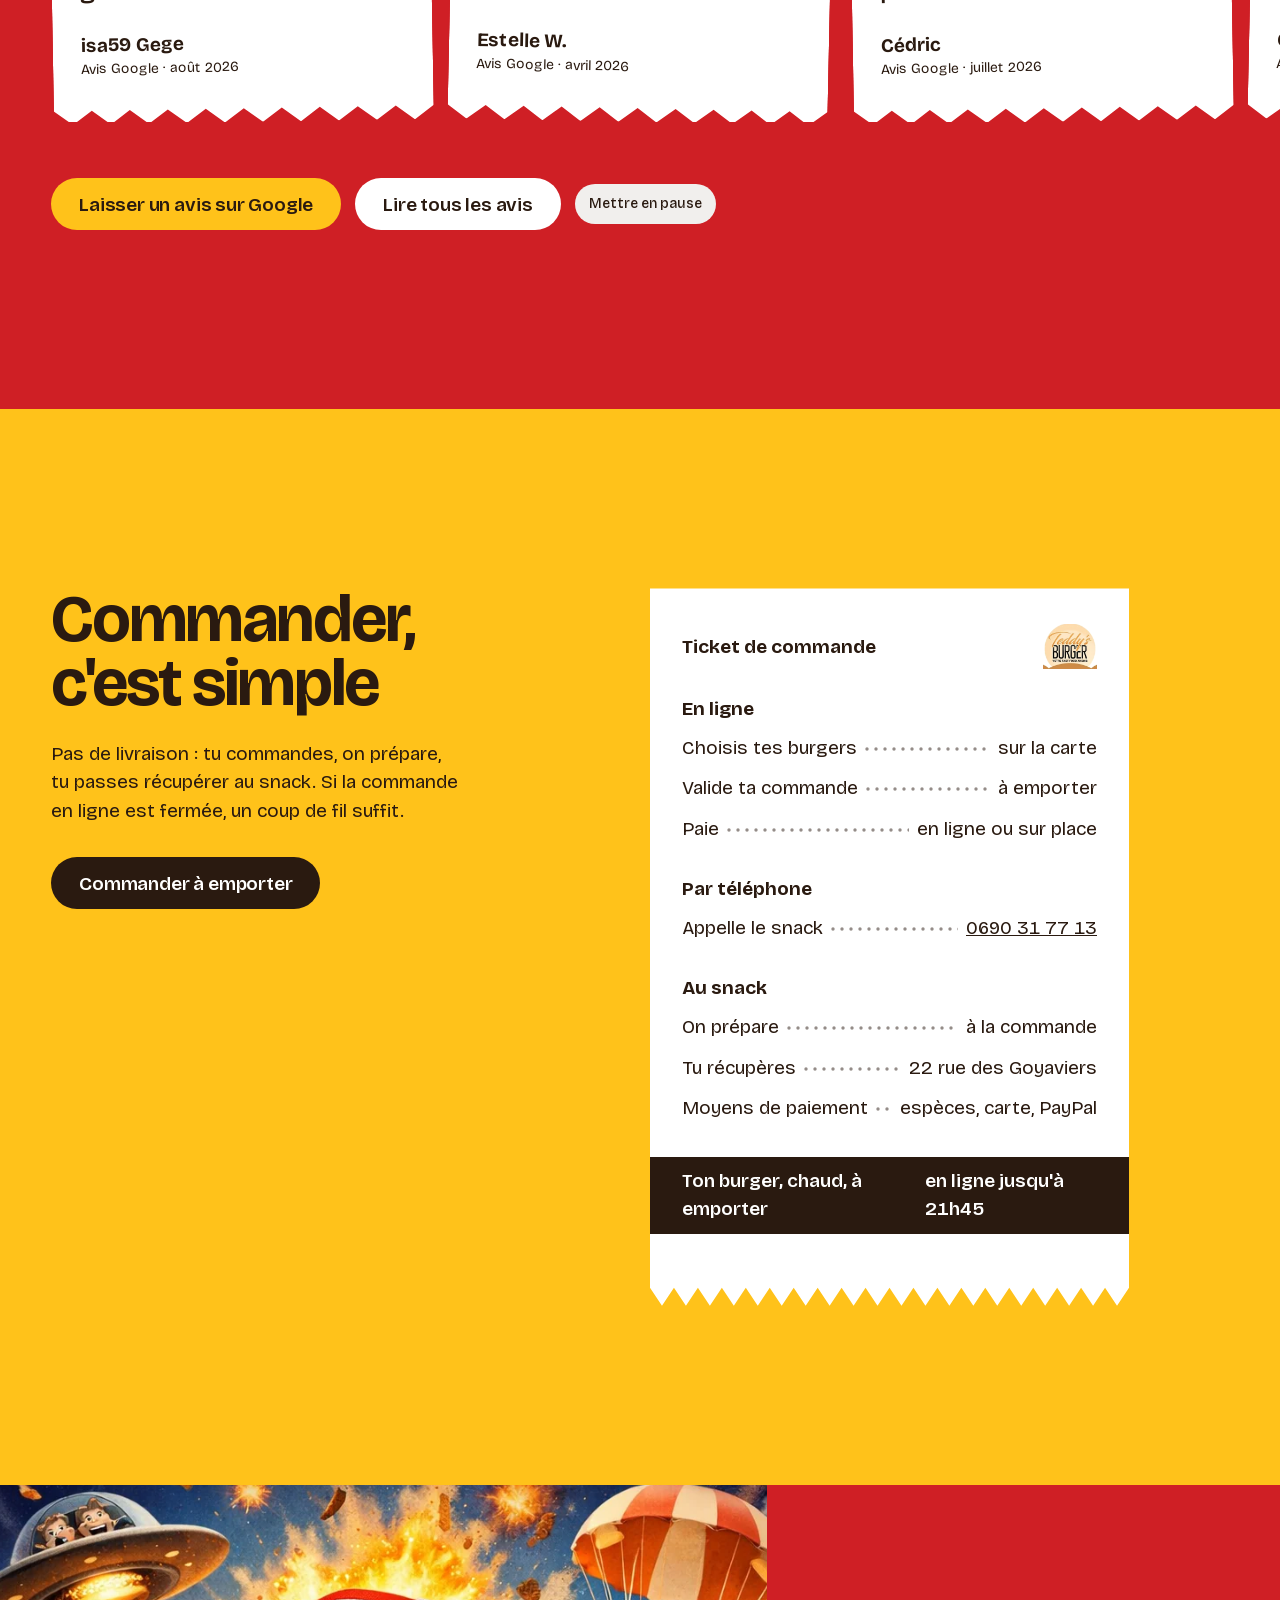
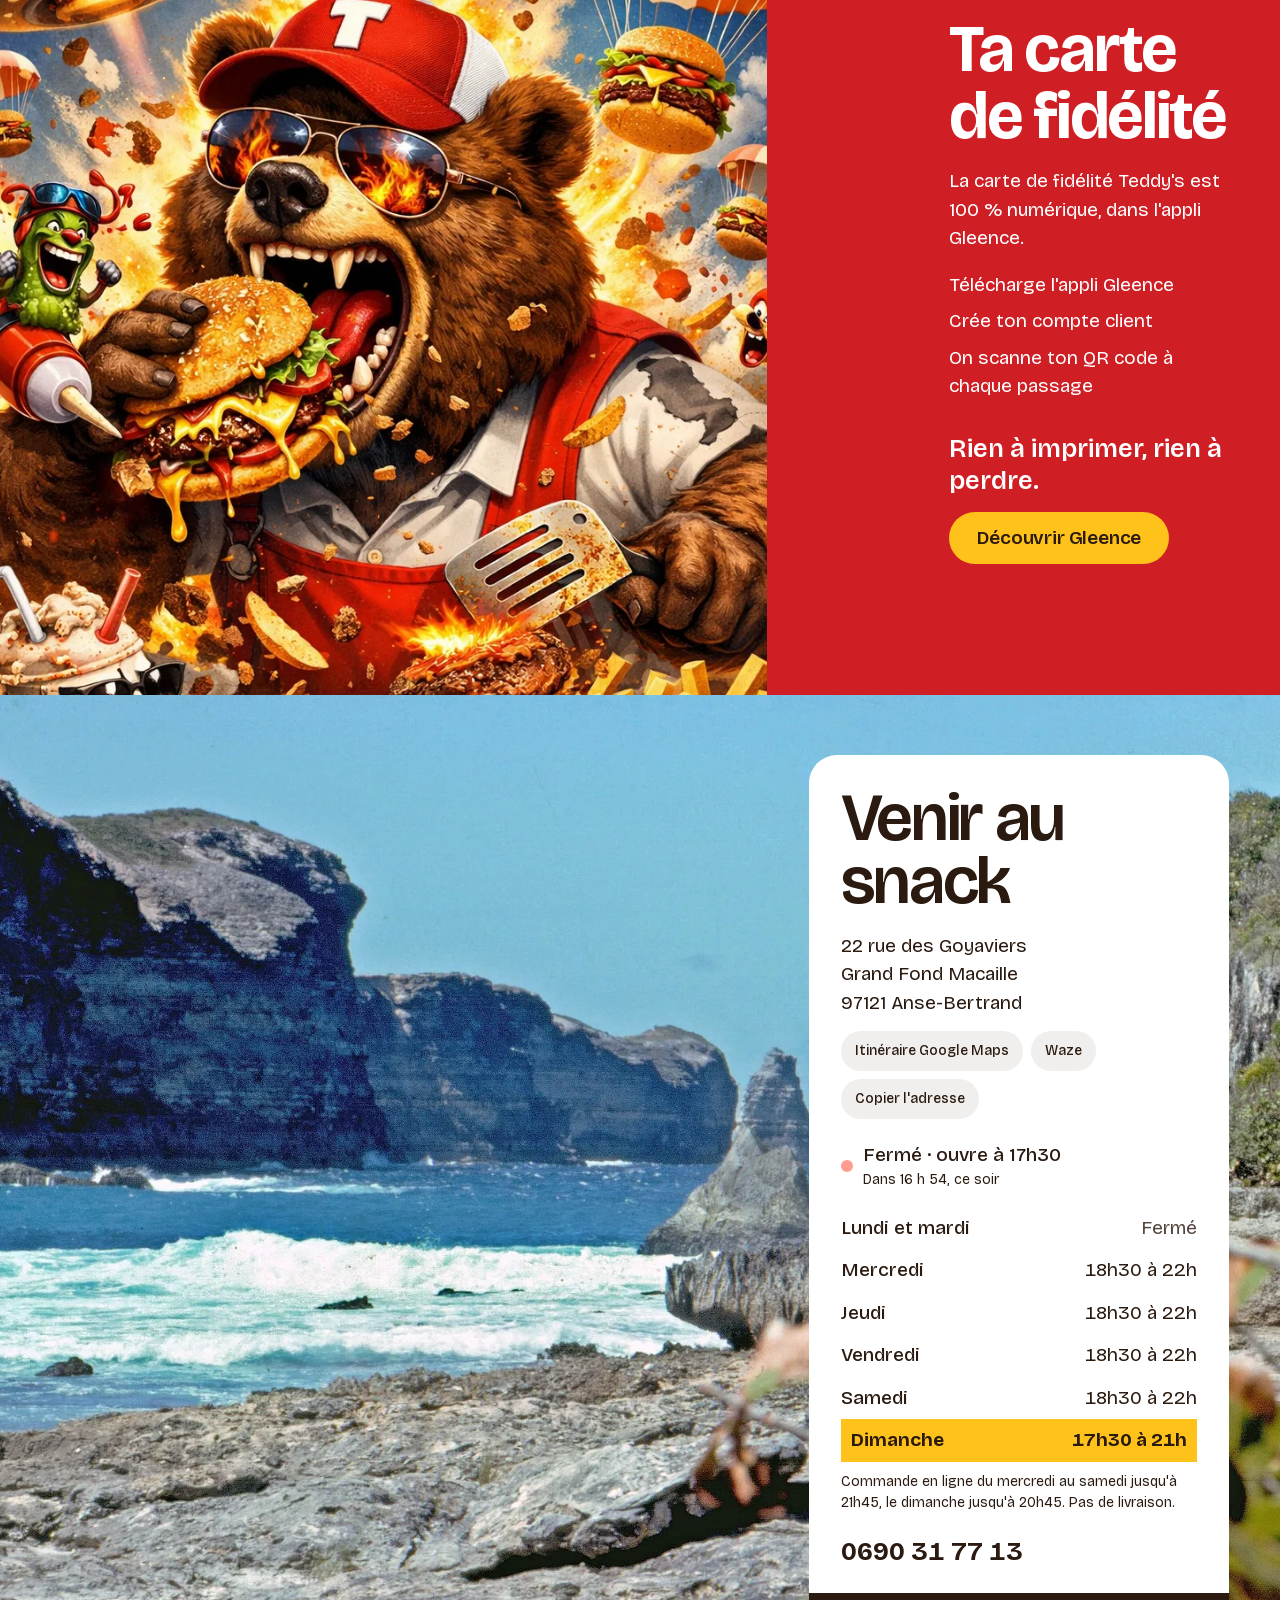
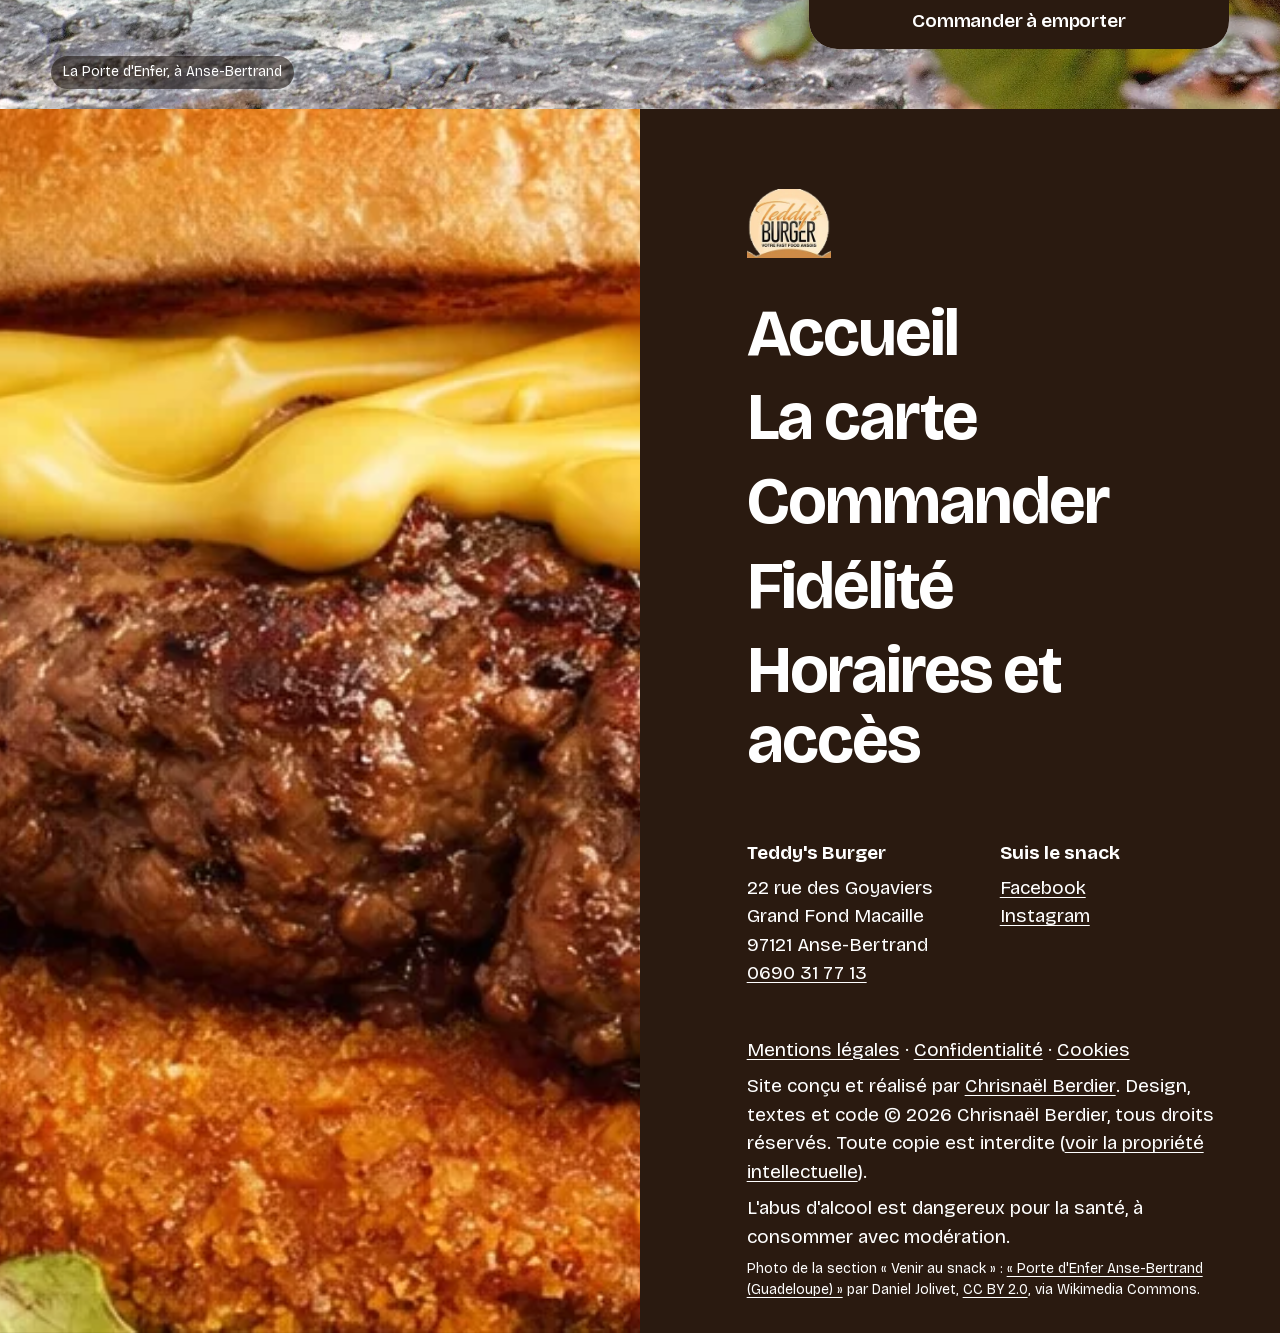
==== commit 18bb8c06: "Protège le design et le code, et durcit la sécurité du site - Clause de propriété intellectuelle dan" ====
--- a/index.html
+++ b/index.html
@@ -1,9 +1,20 @@
 <!doctype html>
+<!--
+  Site conçu, designé et développé par Chrisnaël Berdier (chrisnaelberdier.com).
+  © 2026 Chrisnaël Berdier. Tous droits réservés.
+  Le design, la mise en page, les textes et le code de ce site sont protégés par le
+  Code de la propriété intellectuelle. Toute copie ou réutilisation, même partielle,
+  sans autorisation écrite de l'auteur constitue une contrefaçon (art. L335-2 et L335-3).
+-->
 <html lang="fr">
 <head>
 <meta name="robots" content="noindex">
 <meta charset="utf-8">
 <meta name="viewport" content="width=device-width, initial-scale=1">
+<meta http-equiv="Content-Security-Policy" content="default-src 'self'; script-src 'self' 'sha256-WZRJfWvsnNCPcxzZwvyhovnZGqhZaC+8gPGPRbx6wTk='; style-src 'self' 'unsafe-inline'; img-src 'self' data:; font-src 'self'; connect-src 'self'; object-src 'none'; base-uri 'self'; form-action 'self'; upgrade-insecure-requests">
+<meta name="referrer" content="strict-origin-when-cross-origin">
+<meta name="author" content="Chrisnaël Berdier">
+<meta name="copyright" content="© 2026 Chrisnaël Berdier, tous droits réservés">
 <script>document.documentElement.classList.add("js");</script>
 <title>Teddy&#x27;s Burger · Burgers à emporter à Anse-Bertrand, Guadeloupe</title>
 <meta name="description" content="Snack familial à Anse-Bertrand : burgers faits à la commande, wraps, Big Dog et wings. Commande en ligne, à emporter du mercredi au dimanche soir.">
@@ -22,7 +33,7 @@
 <link rel="preload" href="assets/logo-teddys.webp" as="image">
 <link rel="stylesheet" href="css/style.css">
 <script src="js/site.js" defer></script>
-<script type="application/ld+json">{"@context": "https://schema.org", "@type": "Restaurant", "name": "Teddy's Burger", "url": "https://www.teddysburger.com", "image": "https://www.teddysburger.com/assets/logo-teddys.png", "telephone": "+590690317713", "servesCuisine": ["Burgers", "Fast food"], "priceRange": "€", "hasMenu": "https://www.teddysburger.com/carte.html", "acceptsReservations": false, "address": {"@type": "PostalAddress", "streetAddress": "22 rue des Goyaviers, Grand Fond Macaille", "postalCode": "97121", "addressLocality": "Anse-Bertrand", "addressRegion": "Guadeloupe", "addressCountry": "GP"}, "openingHoursSpecification": [{"@type": "OpeningHoursSpecification", "dayOfWeek": ["Wednesday", "Thursday", "Friday", "Saturday"], "opens": "18:30", "closes": "22:00"}, {"@type": "OpeningHoursSpecification", "dayOfWeek": "Sunday", "opens": "17:30", "closes": "21:00"}], "sameAs": ["https://www.facebook.com/teddysburger97121", "https://www.instagram.com/teddys_burger"]}</script>
+<script type="application/ld+json">{"@context": "https://schema.org", "@type": "Restaurant", "name": "Teddy's Burger", "url": "https://www.teddysburger.com", "image": "https://www.teddysburger.com/assets/logo-teddys.png", "telephone": "+590690317713", "servesCuisine": ["Burgers", "Fast food"], "priceRange": "€", "hasMenu": "https://www.teddysburger.com/carte.html", "acceptsReservations": false, "address": {"@type": "PostalAddress", "streetAddress": "22 rue des Goyaviers, Grand Fond Macaille", "postalCode": "97121", "addressLocality": "Anse-Bertrand", "addressRegion": "Guadeloupe", "addressCountry": "GP"}, "geo": {"@type": "GeoCoordinates", "latitude": 16.467261, "longitude": -61.503232}, "hasMap": "https://www.google.com/maps/dir/?api=1&destination=Teddy%27s%20Burger%20Anse-Bertrand&destination_place_id=ChIJTRhRaHIwE4wRmwLr2E7x73U", "openingHoursSpecification": [{"@type": "OpeningHoursSpecification", "dayOfWeek": ["Wednesday", "Thursday", "Friday", "Saturday"], "opens": "18:30", "closes": "22:00"}, {"@type": "OpeningHoursSpecification", "dayOfWeek": "Sunday", "opens": "17:30", "closes": "21:00"}], "sameAs": ["https://www.facebook.com/teddysburger97121", "https://www.instagram.com/teddys_burger"]}</script>
 </head>
 <body>
 <div class="loader" id="loader" role="status" aria-label="Chargement">
@@ -308,8 +319,8 @@
       </div>
     </div>
     <div class="foot-legal">
-      <p>© <span data-year>2026</span> Teddy's Burger · <a href="mentions-legales.html">Mentions légales</a> · <a href="confidentialite.html">Confidentialité</a> · <a href="confidentialite.html#cookies">Cookies</a></p>
-      <p>Site conçu et réalisé par <a href="https://chrisnaelberdier.com" target="_blank" rel="noopener">Chrisnaël Berdier<span class="sr-only"> (nouvel onglet)</span></a></p>
+      <p><a href="mentions-legales.html">Mentions légales</a> · <a href="confidentialite.html">Confidentialité</a> · <a href="confidentialite.html#cookies">Cookies</a></p>
+      <p>Site conçu et réalisé par <a href="https://chrisnaelberdier.com" target="_blank" rel="noopener">Chrisnaël Berdier<span class="sr-only"> (nouvel onglet)</span></a>. Design, textes et code © <span data-year>2026</span> Chrisnaël Berdier, tous droits réservés. Toute copie est interdite (<a href="mentions-legales.html#propriete">voir la propriété intellectuelle</a>).</p>
       <p>L'abus d'alcool est dangereux pour la santé, à consommer avec modération.</p>
       <p class="credits">Photo de la section « Venir au snack » : <a href="https://commons.wikimedia.org/w/index.php?curid=102979565">« Porte d'Enfer Anse-Bertrand (Guadeloupe) »</a> par Daniel Jolivet, <a href="https://creativecommons.org/licenses/by/2.0/">CC BY 2.0</a>, via Wikimedia Commons.</p>
     </div>
--- a/css/style.css
+++ b/css/style.css
@@ -1,4 +1,6 @@
-/* Teddy's Burger · feuille de styles principale */
+/* Teddy's Burger · feuille de styles principale
+   © 2026 Chrisnaël Berdier (chrisnaelberdier.com). Tous droits réservés.
+   Toute copie ou réutilisation sans autorisation écrite est interdite. */
 
 @font-face {
   font-family: "Bricolage Grotesque";
@@ -138,7 +140,7 @@
   position: relative;
   width: min(540px, 100%); aspect-ratio: 1;
   border-radius: var(--radius);
-  background: var(--red-2);
+  background: transparent;
 }
 .plinth__item {
   position: absolute; inset: 0;
